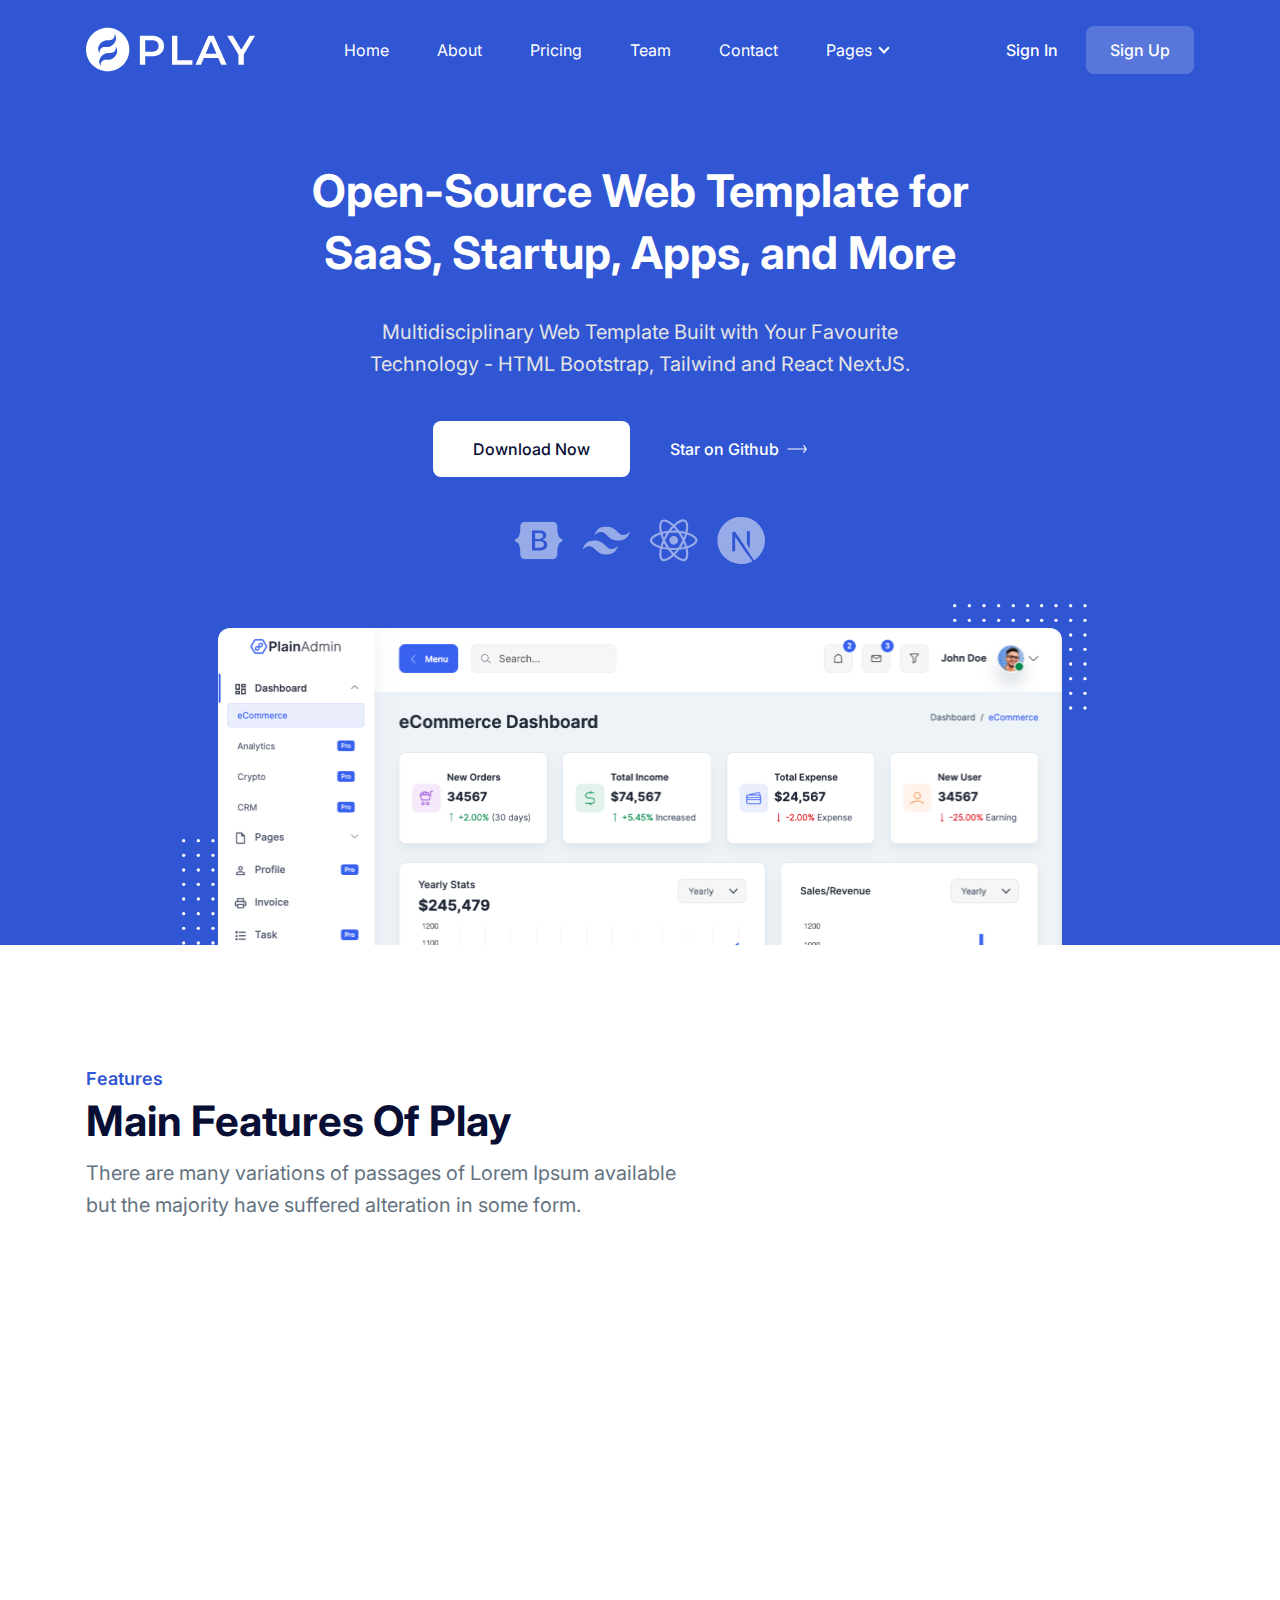
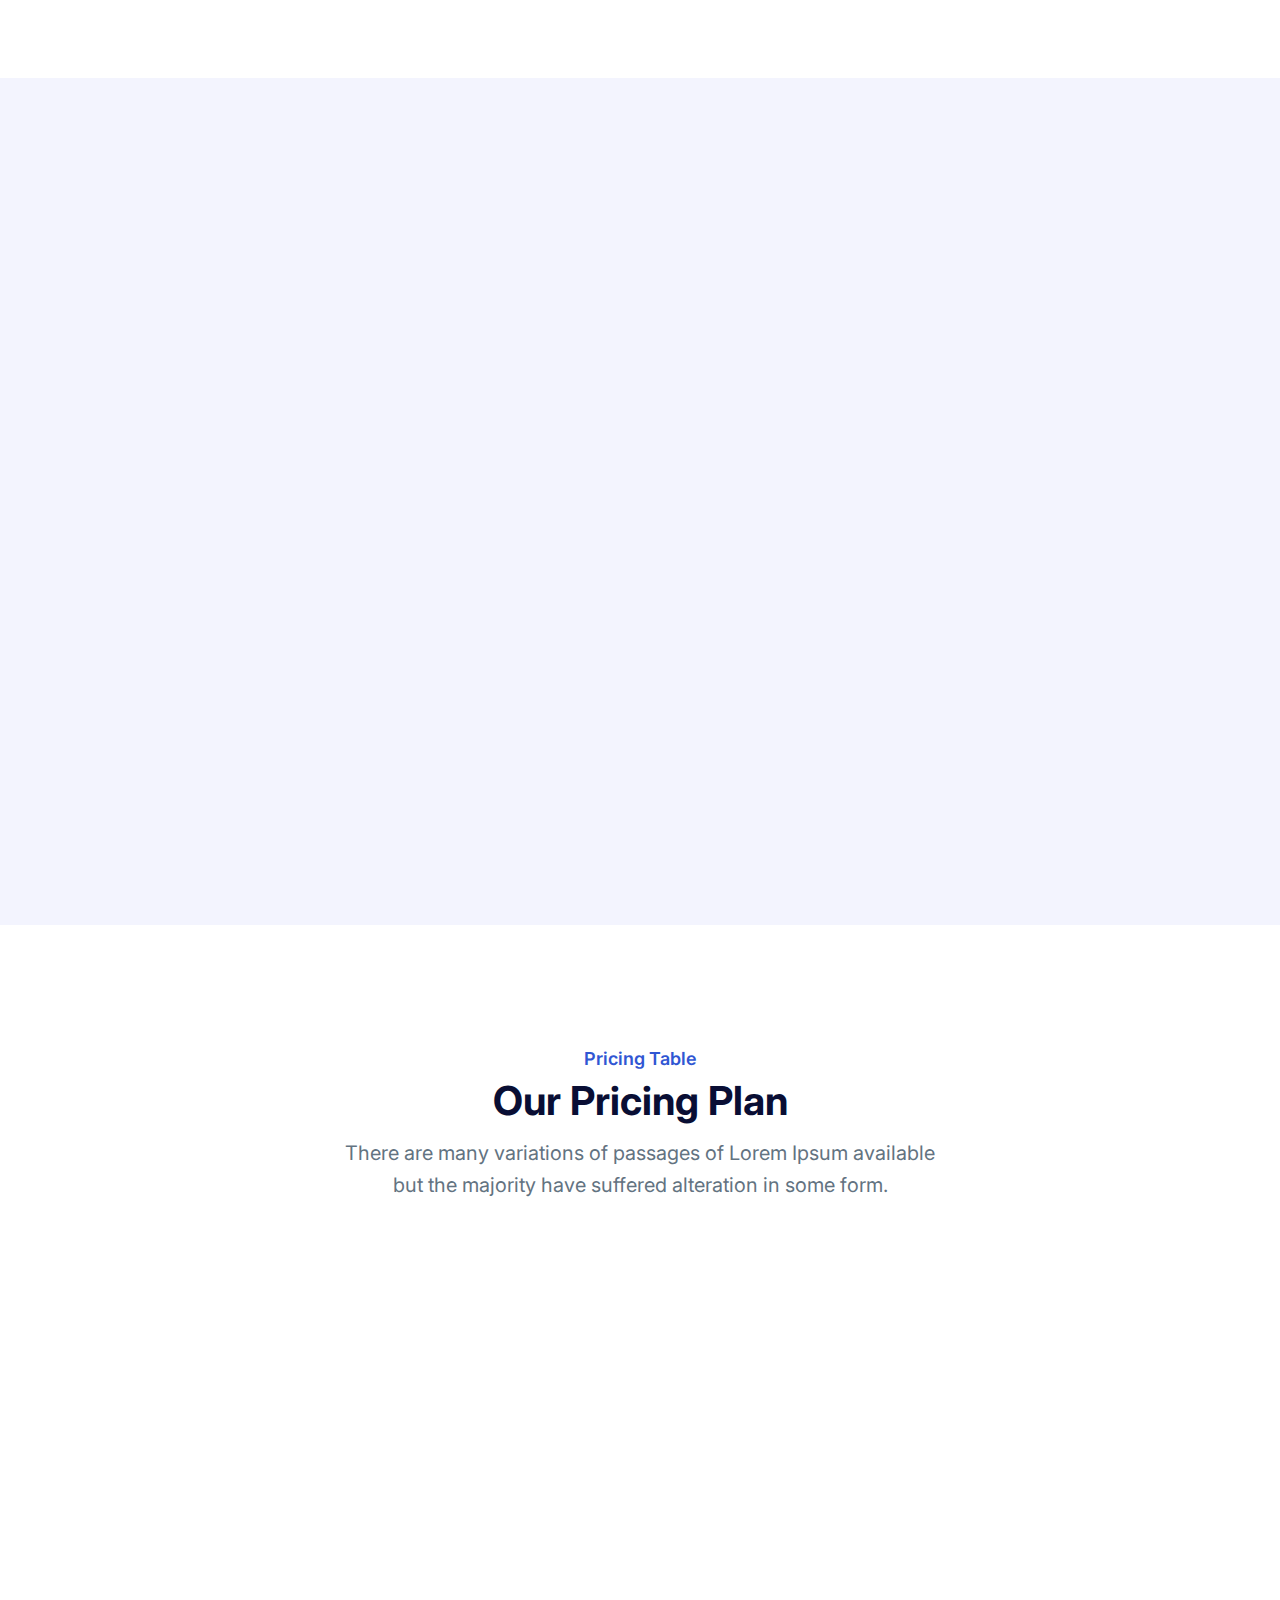
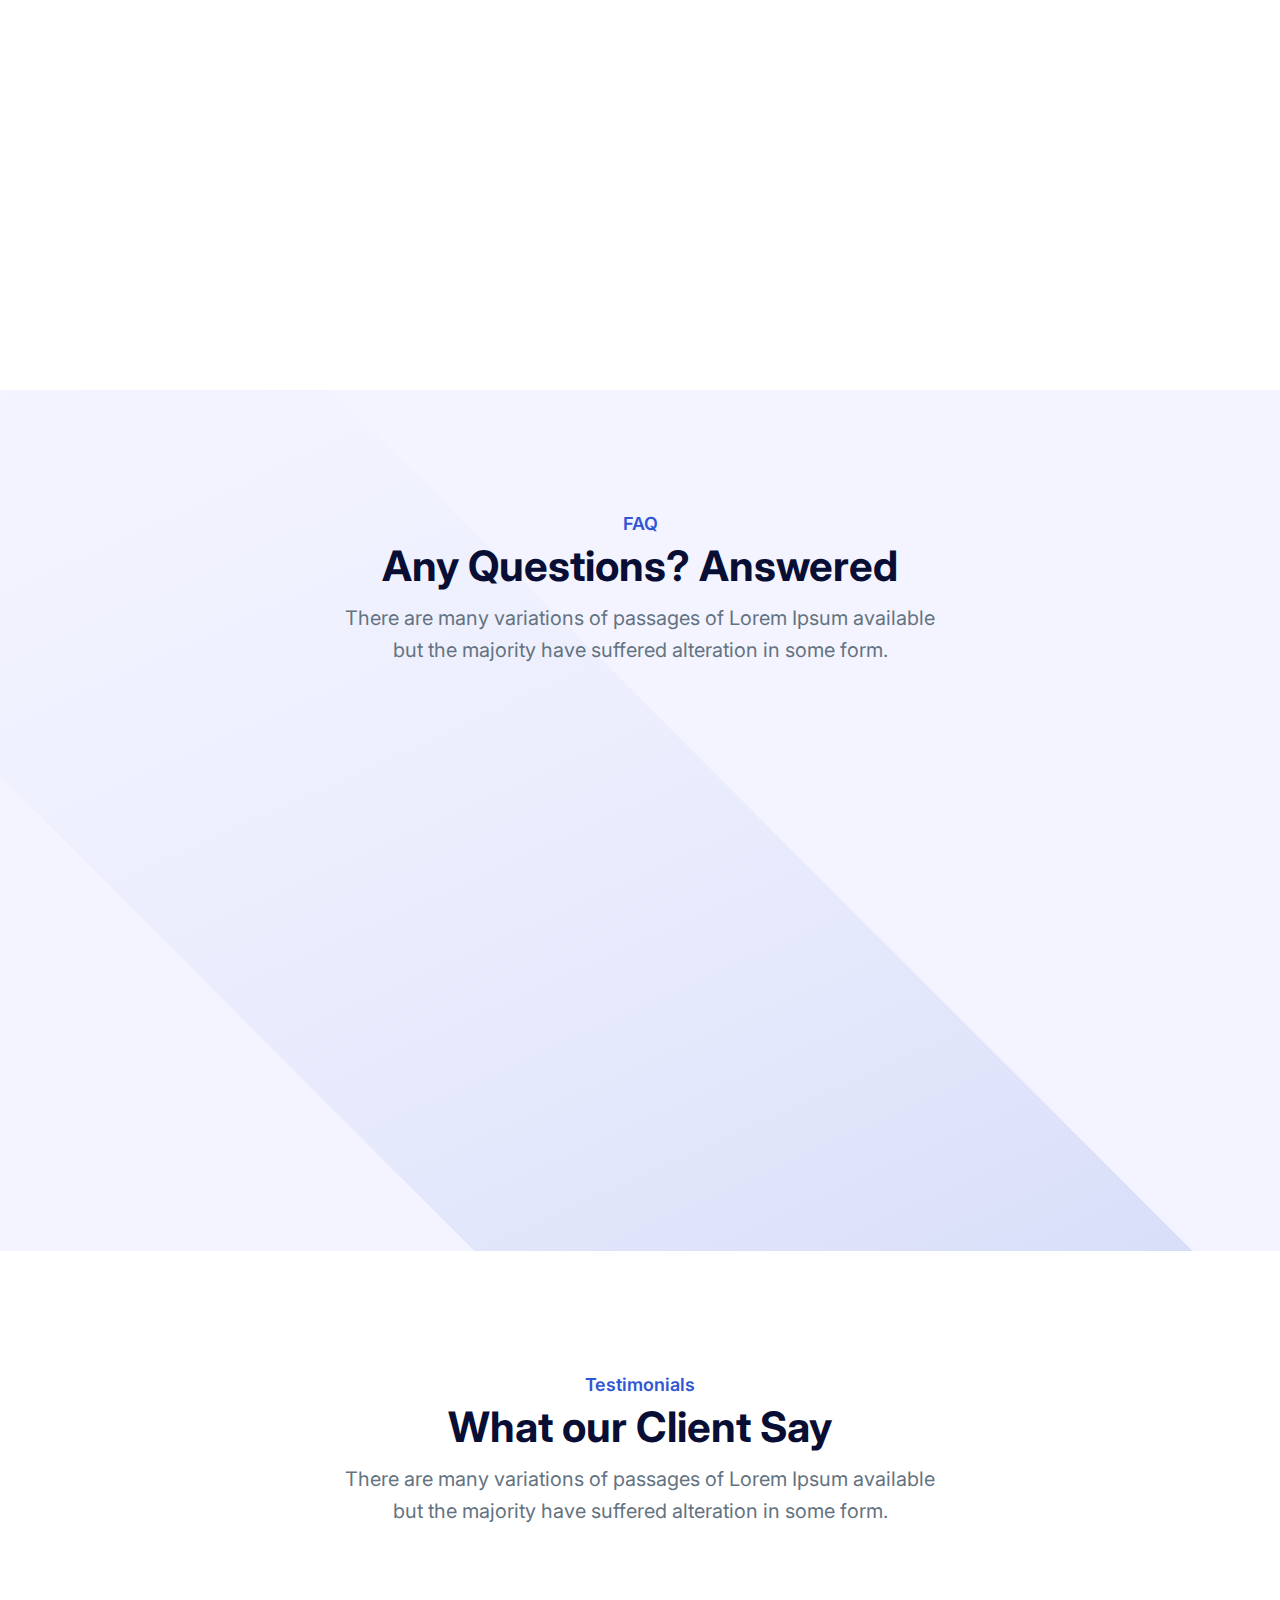
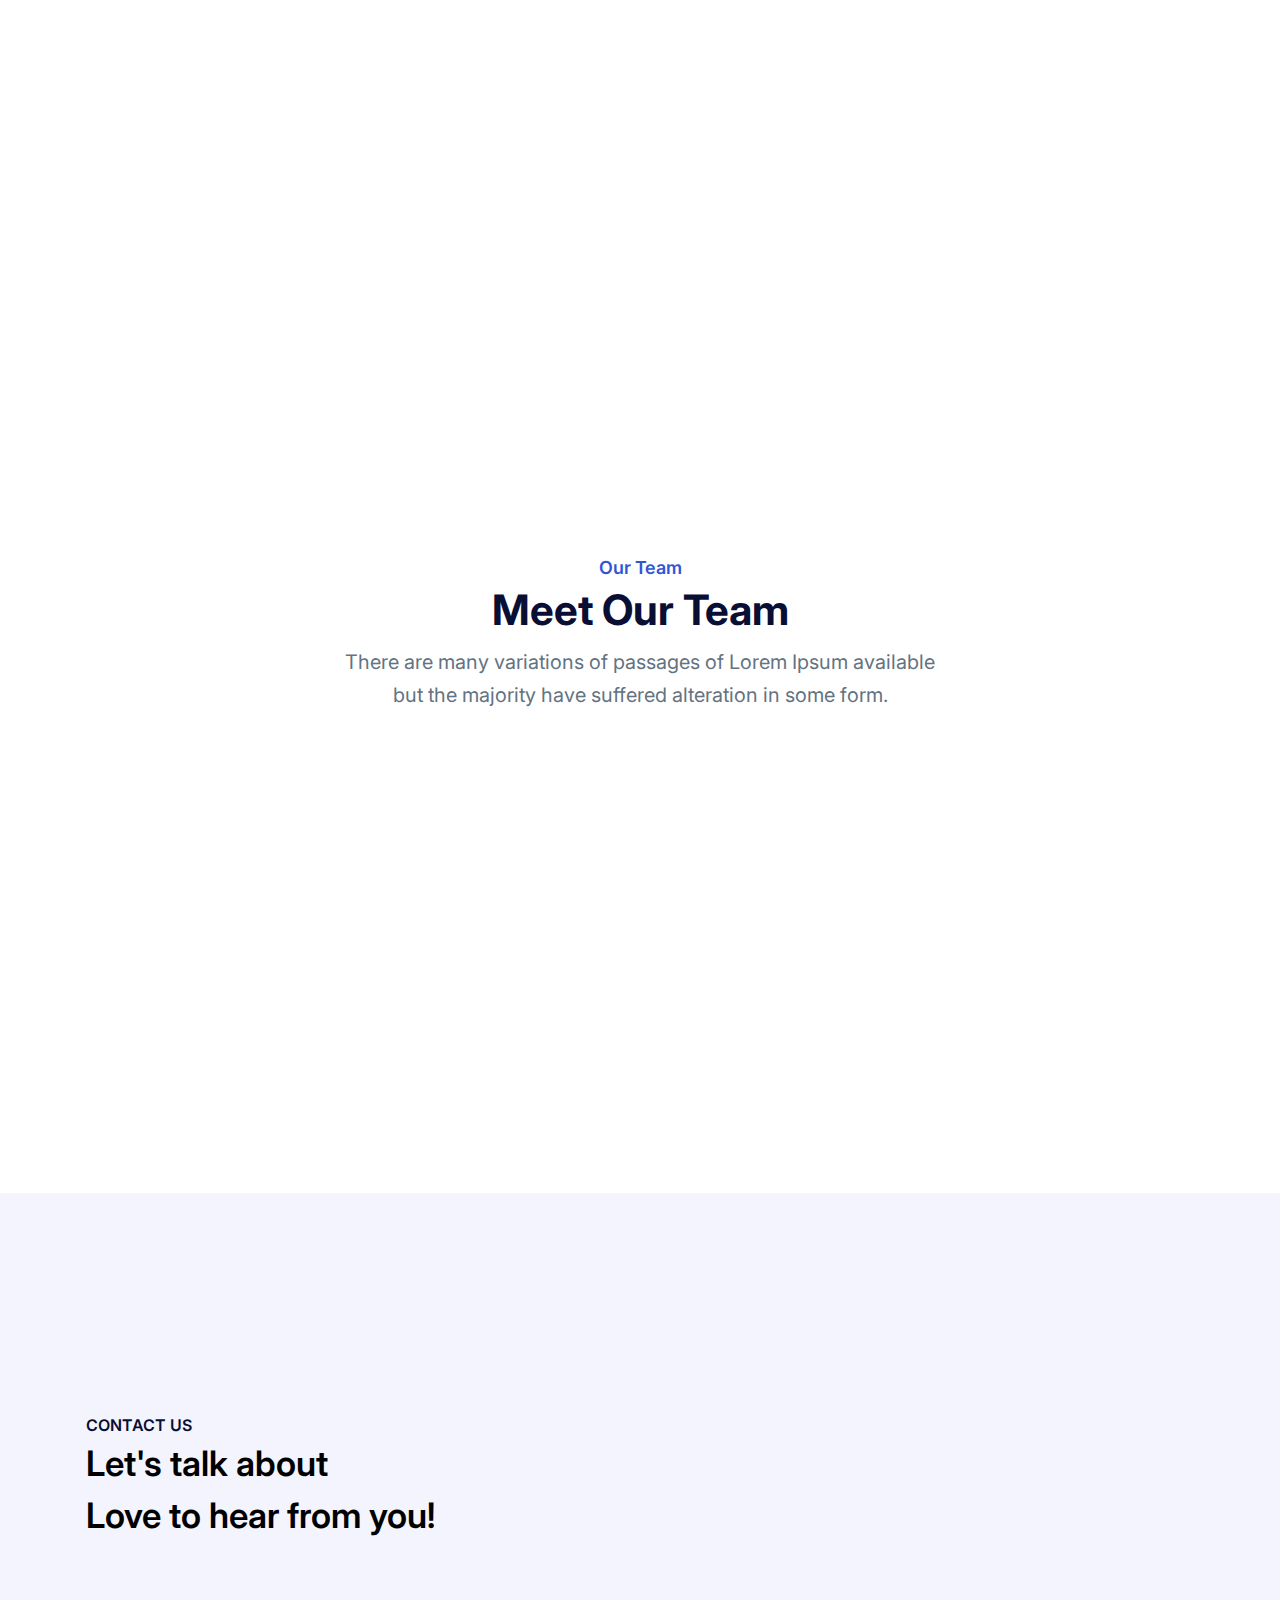
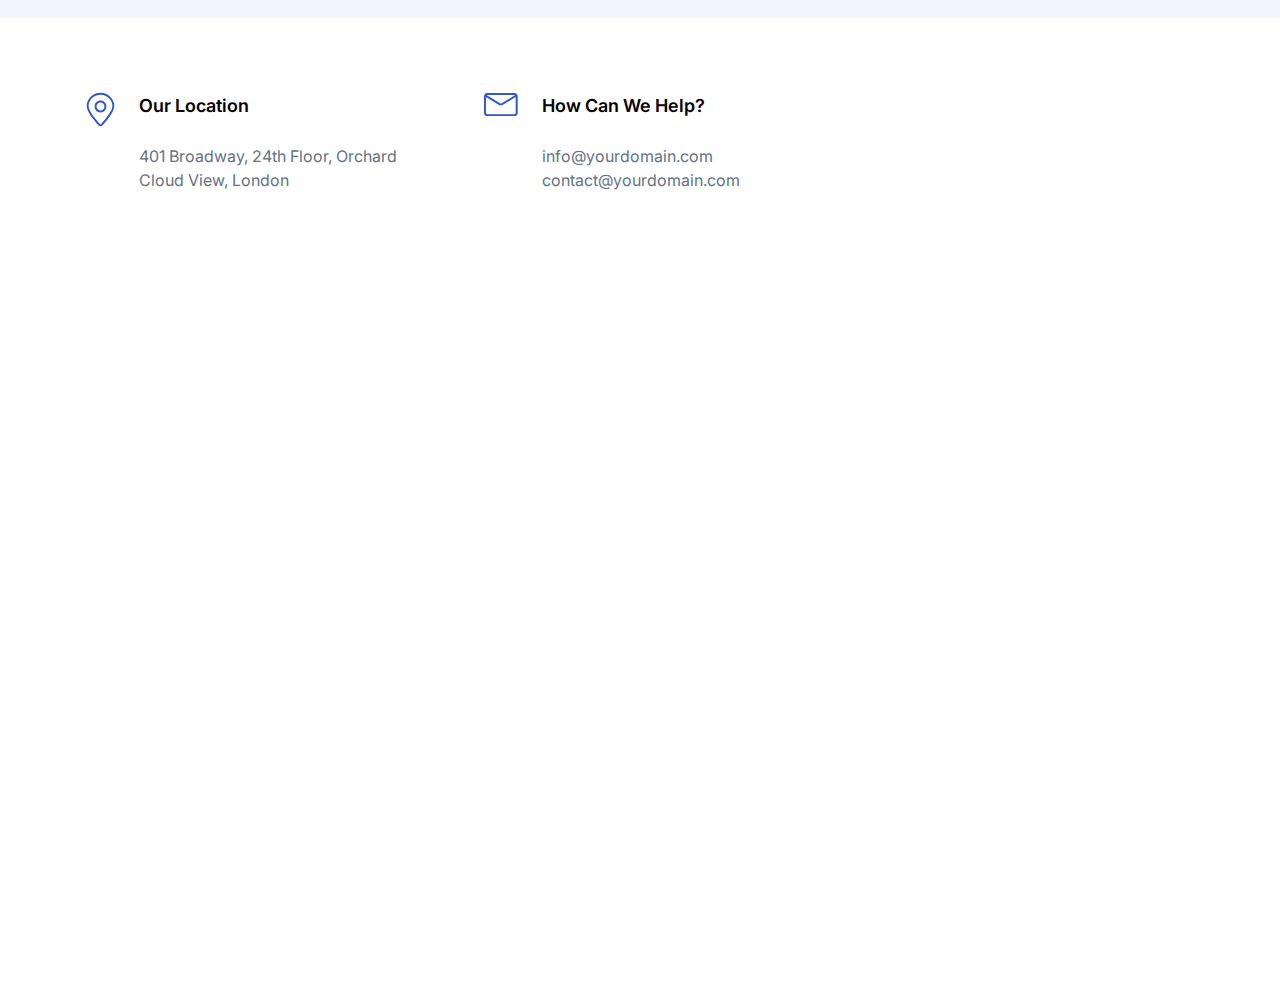
==== play-tailwind-main/index.html @ 8dba0bf2 "Add files via upload" ====
<!DOCTYPE html>
<html lang="en" class="scroll-smooth">
  <head>
    <meta charset="UTF-8" />
    <meta http-equiv="X-UA-Compatible" content="IE=edge" />
    <meta name="viewport" content="width=device-width, initial-scale=1.0" />
    <title>
      Play | Free Tailwind CSS Template for Startup and SaaS By TailGrids
    </title>
    <link
      rel="shortcut icon"
      href="assets/images/favicon.png"
      type="image/x-icon"
    />
    <link rel="stylesheet" href="assets/css/animate.css" />
    <link rel="stylesheet" href="assets/css/tailwind.css" />

    <!-- ==== WOW JS ==== -->
    <script src="assets/js/wow.min.js"></script>
    <script>
      new WOW().init();
    </script>
  </head>
  <body>
    <!-- ====== Navbar Section Start -->
    <div
      class="ud-header absolute top-0 left-0 z-40 flex w-full items-center bg-transparent"
    >
      <div class="container">
        <div class="relative -mx-4 flex items-center justify-between">
          <div class="w-60 max-w-full px-4">
            <a href="index.html" class="navbar-logo block w-full py-5">
              <img
                src="assets/images/logo/logo-white.svg"
                alt="logo"
                class="header-logo w-full"
              />
            </a>
          </div>
          <div class="flex w-full items-center justify-between px-4">
            <div>
              <button
                id="navbarToggler"
                class="absolute right-4 top-1/2 block -translate-y-1/2 rounded-lg px-3 py-[6px] ring-primary focus:ring-2 lg:hidden"
              >
                <span
                  class="relative my-[6px] block h-[2px] w-[30px] bg-white"
                ></span>
                <span
                  class="relative my-[6px] block h-[2px] w-[30px] bg-white"
                ></span>
                <span
                  class="relative my-[6px] block h-[2px] w-[30px] bg-white"
                ></span>
              </button>
              <nav
                id="navbarCollapse"
                class="absolute right-4 top-full hidden w-full max-w-[250px] rounded-lg bg-white py-5 shadow-lg lg:static lg:block lg:w-full lg:max-w-full lg:bg-transparent lg:py-0 lg:px-4 lg:shadow-none xl:px-6"
              >
                <ul class="blcok lg:flex">
                  <li class="group relative">
                    <a
                      href="#home"
                      class="ud-menu-scroll mx-8 flex py-2 text-base text-dark group-hover:text-primary lg:mr-0 lg:inline-flex lg:py-6 lg:px-0 lg:text-white lg:group-hover:text-white lg:group-hover:opacity-70"
                    >
                      Home
                    </a>
                  </li>
                  <li class="group relative">
                    <a
                      href="#about"
                      class="ud-menu-scroll mx-8 flex py-2 text-base text-dark group-hover:text-primary lg:mr-0 lg:ml-7 lg:inline-flex lg:py-6 lg:px-0 lg:text-white lg:group-hover:text-white lg:group-hover:opacity-70 xl:ml-12"
                    >
                      About
                    </a>
                  </li>
                  <li class="group relative">
                    <a
                      href="#pricing"
                      class="ud-menu-scroll mx-8 flex py-2 text-base text-dark group-hover:text-primary lg:mr-0 lg:ml-7 lg:inline-flex lg:py-6 lg:px-0 lg:text-white lg:group-hover:text-white lg:group-hover:opacity-70 xl:ml-12"
                    >
                      Pricing
                    </a>
                  </li>
                  <li class="group relative">
                    <a
                      href="#team"
                      class="ud-menu-scroll mx-8 flex py-2 text-base text-dark group-hover:text-primary lg:mr-0 lg:ml-7 lg:inline-flex lg:py-6 lg:px-0 lg:text-white lg:group-hover:text-white lg:group-hover:opacity-70 xl:ml-12"
                    >
                      Team
                    </a>
                  </li>
                  <li class="group relative">
                    <a
                      href="#contact"
                      class="ud-menu-scroll mx-8 flex py-2 text-base text-dark group-hover:text-primary lg:mr-0 lg:ml-7 lg:inline-flex lg:py-6 lg:px-0 lg:text-white lg:group-hover:text-white lg:group-hover:opacity-70 xl:ml-12"
                    >
                      Contact
                    </a>
                  </li>
                  <li class="submenu-item group relative">
                    <a
                      href="javascript:void(0)"
                      class="relative mx-8 flex py-2 text-base text-dark after:absolute after:right-1 after:top-1/2 after:mt-[-2px] after:h-2 after:w-2 after:-translate-y-1/2 after:rotate-45 after:border-b-2 after:border-r-2 after:border-current group-hover:text-primary lg:mr-0 lg:ml-8 lg:inline-flex lg:py-6 lg:pl-0 lg:pr-4 lg:text-white lg:after:right-0 lg:group-hover:text-white lg:group-hover:opacity-70 xl:ml-12"
                    >
                      Pages
                    </a>
                    <div
                      class="submenu relative top-full left-0 hidden w-[250px] rounded-sm bg-white p-4 transition-[top] duration-300 group-hover:opacity-100 lg:invisible lg:absolute lg:top-[110%] lg:block lg:opacity-0 lg:shadow-lg lg:group-hover:visible lg:group-hover:top-full"
                    >
                      <a
                        href="about.html"
                        class="block rounded py-[10px] px-4 text-sm text-body-color hover:text-primary"
                      >
                        About Page
                      </a>
                      <a
                        href="pricing.html"
                        class="block rounded py-[10px] px-4 text-sm text-body-color hover:text-primary"
                      >
                        Pricing Page
                      </a>
                      <a
                        href="contact.html"
                        class="block rounded py-[10px] px-4 text-sm text-body-color hover:text-primary"
                      >
                        Contact Page
                      </a>
                      <a
                        href="blog-grids.html"
                        class="block rounded py-[10px] px-4 text-sm text-body-color hover:text-primary"
                      >
                        Blog Grid Page
                      </a>
                      <a
                        href="blog-details.html"
                        class="block rounded py-[10px] px-4 text-sm text-body-color hover:text-primary"
                      >
                        Blog Details Page
                      </a>
                      <a
                        href="signup.html"
                        class="block rounded py-[10px] px-4 text-sm text-body-color hover:text-primary"
                      >
                        Sign Up Page
                      </a>
                      <a
                        href="signin.html"
                        class="block rounded py-[10px] px-4 text-sm text-body-color hover:text-primary"
                      >
                        Sign In Page
                      </a>
                      <a
                        href="404.html"
                        class="block rounded py-[10px] px-4 text-sm text-body-color hover:text-primary"
                      >
                        404 Page
                      </a>
                    </div>
                  </li>
                </ul>
              </nav>
            </div>
            <div class="hidden justify-end pr-16 sm:flex lg:pr-0">
              <a
                href="signin.html"
                class="loginBtn py-3 px-7 text-base font-medium text-white hover:opacity-70"
              >
                Sign In
              </a>
              <a
                href="signup.html"
                class="signUpBtn rounded-lg bg-white bg-opacity-20 py-3 px-6 text-base font-medium text-white duration-300 ease-in-out hover:bg-opacity-100 hover:text-dark"
              >
                Sign Up
              </a>
            </div>
          </div>
        </div>
      </div>
    </div>
    <!-- ====== Navbar Section End -->

    <!-- ====== Hero Section Start -->
    <div
      id="home"
      class="relative overflow-hidden bg-primary pt-[120px] md:pt-[130px] lg:pt-[160px]"
    >
      <div class="container">
        <div class="-mx-4 flex flex-wrap items-center">
          <div class="w-full px-4">
            <div
              class="hero-content wow fadeInUp mx-auto max-w-[780px] text-center"
              data-wow-delay=".2s"
            >
              <h1
                class="mb-8 text-3xl font-bold leading-snug text-white sm:text-4xl sm:leading-snug md:text-[45px] md:leading-snug"
              >
                Open-Source Web Template for SaaS, Startup, Apps, and More
              </h1>
              <p
                class="mx-auto mb-10 max-w-[600px] text-base text-[#e4e4e4] sm:text-lg sm:leading-relaxed md:text-xl md:leading-relaxed"
              >
                Multidisciplinary Web Template Built with Your Favourite
                Technology - HTML Bootstrap, Tailwind and React NextJS.
              </p>
              <ul class="mb-10 flex flex-wrap items-center justify-center">
                <li>
                  <a
                    href="https://links.tailgrids.com/play-download"
                    class="inline-flex items-center justify-center rounded-lg bg-white py-4 px-6 text-center text-base font-medium text-dark transition duration-300 ease-in-out hover:text-primary hover:shadow-lg sm:px-10"
                  >
                    Download Now
                  </a>
                </li>
                <li>
                  <a
                    href="https://github.com/tailgrids/play-tailwind"
                    target="_blank"
                    class="flex items-center py-4 px-6 text-base font-medium text-white transition duration-300 ease-in-out hover:opacity-70 sm:px-10"
                  >
                    Star on Github
                    <span class="pl-2">
                      <svg
                        width="20"
                        height="8"
                        viewBox="0 0 20 8"
                        class="fill-current"
                      >
                        <path
                          d="M19.2188 2.90632L17.0625 0.343819C16.875 0.125069 16.5312 0.0938193 16.2812 0.281319C16.0625 0.468819 16.0312 0.812569 16.2188 1.06257L18.25 3.46882H0.9375C0.625 3.46882 0.375 3.71882 0.375 4.03132C0.375 4.34382 0.625 4.59382 0.9375 4.59382H18.25L16.2188 7.00007C16.0312 7.21882 16.0625 7.56257 16.2812 7.78132C16.375 7.87507 16.5 7.90632 16.625 7.90632C16.7812 7.90632 16.9375 7.84382 17.0312 7.71882L19.1875 5.15632C19.75 4.46882 19.75 3.53132 19.2188 2.90632Z"
                        />
                      </svg>
                    </span>
                  </a>
                </li>
              </ul>
              <div class="wow fadeInUp text-center" data-wow-delay=".3s">
                <img
                  src="assets/images/hero/brand.svg"
                  alt="image"
                  class="mx-auto w-full max-w-[250px] opacity-50 transition duration-300 ease-in-out hover:opacity-100"
                />
              </div>
            </div>
          </div>

          <div class="w-full px-4">
            <div
              class="wow fadeInUp relative z-10 mx-auto max-w-[845px]"
              data-wow-delay=".25s"
            >
              <div class="mt-16">
                <img
                  src="assets/images/hero/hero-image.jpg"
                  alt="hero"
                  class="mx-auto max-w-full rounded-t-xl rounded-tr-xl"
                />
              </div>
              <div class="absolute bottom-0 -left-9 z-[-1]">
                <svg
                  width="134"
                  height="106"
                  viewBox="0 0 134 106"
                  fill="none"
                  xmlns="http://www.w3.org/2000/svg"
                >
                  <circle
                    cx="1.66667"
                    cy="104"
                    r="1.66667"
                    transform="rotate(-90 1.66667 104)"
                    fill="white"
                  />
                  <circle
                    cx="16.3333"
                    cy="104"
                    r="1.66667"
                    transform="rotate(-90 16.3333 104)"
                    fill="white"
                  />
                  <circle
                    cx="31"
                    cy="104"
                    r="1.66667"
                    transform="rotate(-90 31 104)"
                    fill="white"
                  />
                  <circle
                    cx="45.6667"
                    cy="104"
                    r="1.66667"
                    transform="rotate(-90 45.6667 104)"
                    fill="white"
                  />
                  <circle
                    cx="60.3333"
                    cy="104"
                    r="1.66667"
                    transform="rotate(-90 60.3333 104)"
                    fill="white"
                  />
                  <circle
                    cx="88.6667"
                    cy="104"
                    r="1.66667"
                    transform="rotate(-90 88.6667 104)"
                    fill="white"
                  />
                  <circle
                    cx="117.667"
                    cy="104"
                    r="1.66667"
                    transform="rotate(-90 117.667 104)"
                    fill="white"
                  />
                  <circle
                    cx="74.6667"
                    cy="104"
                    r="1.66667"
                    transform="rotate(-90 74.6667 104)"
                    fill="white"
                  />
                  <circle
                    cx="103"
                    cy="104"
                    r="1.66667"
                    transform="rotate(-90 103 104)"
                    fill="white"
                  />
                  <circle
                    cx="132"
                    cy="104"
                    r="1.66667"
                    transform="rotate(-90 132 104)"
                    fill="white"
                  />
                  <circle
                    cx="1.66667"
                    cy="89.3333"
                    r="1.66667"
                    transform="rotate(-90 1.66667 89.3333)"
                    fill="white"
                  />
                  <circle
                    cx="16.3333"
                    cy="89.3333"
                    r="1.66667"
                    transform="rotate(-90 16.3333 89.3333)"
                    fill="white"
                  />
                  <circle
                    cx="31"
                    cy="89.3333"
                    r="1.66667"
                    transform="rotate(-90 31 89.3333)"
                    fill="white"
                  />
                  <circle
                    cx="45.6667"
                    cy="89.3333"
                    r="1.66667"
                    transform="rotate(-90 45.6667 89.3333)"
                    fill="white"
                  />
                  <circle
                    cx="60.3333"
                    cy="89.3338"
                    r="1.66667"
                    transform="rotate(-90 60.3333 89.3338)"
                    fill="white"
                  />
                  <circle
                    cx="88.6667"
                    cy="89.3338"
                    r="1.66667"
                    transform="rotate(-90 88.6667 89.3338)"
                    fill="white"
                  />
                  <circle
                    cx="117.667"
                    cy="89.3338"
                    r="1.66667"
                    transform="rotate(-90 117.667 89.3338)"
                    fill="white"
                  />
                  <circle
                    cx="74.6667"
                    cy="89.3338"
                    r="1.66667"
                    transform="rotate(-90 74.6667 89.3338)"
                    fill="white"
                  />
                  <circle
                    cx="103"
                    cy="89.3338"
                    r="1.66667"
                    transform="rotate(-90 103 89.3338)"
                    fill="white"
                  />
                  <circle
                    cx="132"
                    cy="89.3338"
                    r="1.66667"
                    transform="rotate(-90 132 89.3338)"
                    fill="white"
                  />
                  <circle
                    cx="1.66667"
                    cy="74.6673"
                    r="1.66667"
                    transform="rotate(-90 1.66667 74.6673)"
                    fill="white"
                  />
                  <circle
                    cx="1.66667"
                    cy="31.0003"
                    r="1.66667"
                    transform="rotate(-90 1.66667 31.0003)"
                    fill="white"
                  />
                  <circle
                    cx="16.3333"
                    cy="74.6668"
                    r="1.66667"
                    transform="rotate(-90 16.3333 74.6668)"
                    fill="white"
                  />
                  <circle
                    cx="16.3333"
                    cy="31.0003"
                    r="1.66667"
                    transform="rotate(-90 16.3333 31.0003)"
                    fill="white"
                  />
                  <circle
                    cx="31"
                    cy="74.6668"
                    r="1.66667"
                    transform="rotate(-90 31 74.6668)"
                    fill="white"
                  />
                  <circle
                    cx="31"
                    cy="31.0003"
                    r="1.66667"
                    transform="rotate(-90 31 31.0003)"
                    fill="white"
                  />
                  <circle
                    cx="45.6667"
                    cy="74.6668"
                    r="1.66667"
                    transform="rotate(-90 45.6667 74.6668)"
                    fill="white"
                  />
                  <circle
                    cx="45.6667"
                    cy="31.0003"
                    r="1.66667"
                    transform="rotate(-90 45.6667 31.0003)"
                    fill="white"
                  />
                  <circle
                    cx="60.3333"
                    cy="74.6668"
                    r="1.66667"
                    transform="rotate(-90 60.3333 74.6668)"
                    fill="white"
                  />
                  <circle
                    cx="60.3333"
                    cy="31.0001"
                    r="1.66667"
                    transform="rotate(-90 60.3333 31.0001)"
                    fill="white"
                  />
                  <circle
                    cx="88.6667"
                    cy="74.6668"
                    r="1.66667"
                    transform="rotate(-90 88.6667 74.6668)"
                    fill="white"
                  />
                  <circle
                    cx="88.6667"
                    cy="31.0001"
                    r="1.66667"
                    transform="rotate(-90 88.6667 31.0001)"
                    fill="white"
                  />
                  <circle
                    cx="117.667"
                    cy="74.6668"
                    r="1.66667"
                    transform="rotate(-90 117.667 74.6668)"
                    fill="white"
                  />
                  <circle
                    cx="117.667"
                    cy="31.0001"
                    r="1.66667"
                    transform="rotate(-90 117.667 31.0001)"
                    fill="white"
                  />
                  <circle
                    cx="74.6667"
                    cy="74.6668"
                    r="1.66667"
                    transform="rotate(-90 74.6667 74.6668)"
                    fill="white"
                  />
                  <circle
                    cx="74.6667"
                    cy="31.0001"
                    r="1.66667"
                    transform="rotate(-90 74.6667 31.0001)"
                    fill="white"
                  />
                  <circle
                    cx="103"
                    cy="74.6668"
                    r="1.66667"
                    transform="rotate(-90 103 74.6668)"
                    fill="white"
                  />
                  <circle
                    cx="103"
                    cy="31.0001"
                    r="1.66667"
                    transform="rotate(-90 103 31.0001)"
                    fill="white"
                  />
                  <circle
                    cx="132"
                    cy="74.6668"
                    r="1.66667"
                    transform="rotate(-90 132 74.6668)"
                    fill="white"
                  />
                  <circle
                    cx="132"
                    cy="31.0001"
                    r="1.66667"
                    transform="rotate(-90 132 31.0001)"
                    fill="white"
                  />
                  <circle
                    cx="1.66667"
                    cy="60.0003"
                    r="1.66667"
                    transform="rotate(-90 1.66667 60.0003)"
                    fill="white"
                  />
                  <circle
                    cx="1.66667"
                    cy="16.3336"
                    r="1.66667"
                    transform="rotate(-90 1.66667 16.3336)"
                    fill="white"
                  />
                  <circle
                    cx="16.3333"
                    cy="60.0003"
                    r="1.66667"
                    transform="rotate(-90 16.3333 60.0003)"
                    fill="white"
                  />
                  <circle
                    cx="16.3333"
                    cy="16.3336"
                    r="1.66667"
                    transform="rotate(-90 16.3333 16.3336)"
                    fill="white"
                  />
                  <circle
                    cx="31"
                    cy="60.0003"
                    r="1.66667"
                    transform="rotate(-90 31 60.0003)"
                    fill="white"
                  />
                  <circle
                    cx="31"
                    cy="16.3336"
                    r="1.66667"
                    transform="rotate(-90 31 16.3336)"
                    fill="white"
                  />
                  <circle
                    cx="45.6667"
                    cy="60.0003"
                    r="1.66667"
                    transform="rotate(-90 45.6667 60.0003)"
                    fill="white"
                  />
                  <circle
                    cx="45.6667"
                    cy="16.3336"
                    r="1.66667"
                    transform="rotate(-90 45.6667 16.3336)"
                    fill="white"
                  />
                  <circle
                    cx="60.3333"
                    cy="60.0003"
                    r="1.66667"
                    transform="rotate(-90 60.3333 60.0003)"
                    fill="white"
                  />
                  <circle
                    cx="60.3333"
                    cy="16.3336"
                    r="1.66667"
                    transform="rotate(-90 60.3333 16.3336)"
                    fill="white"
                  />
                  <circle
                    cx="88.6667"
                    cy="60.0003"
                    r="1.66667"
                    transform="rotate(-90 88.6667 60.0003)"
                    fill="white"
                  />
                  <circle
                    cx="88.6667"
                    cy="16.3336"
                    r="1.66667"
                    transform="rotate(-90 88.6667 16.3336)"
                    fill="white"
                  />
                  <circle
                    cx="117.667"
                    cy="60.0003"
                    r="1.66667"
                    transform="rotate(-90 117.667 60.0003)"
                    fill="white"
                  />
                  <circle
                    cx="117.667"
                    cy="16.3336"
                    r="1.66667"
                    transform="rotate(-90 117.667 16.3336)"
                    fill="white"
                  />
                  <circle
                    cx="74.6667"
                    cy="60.0003"
                    r="1.66667"
                    transform="rotate(-90 74.6667 60.0003)"
                    fill="white"
                  />
                  <circle
                    cx="74.6667"
                    cy="16.3336"
                    r="1.66667"
                    transform="rotate(-90 74.6667 16.3336)"
                    fill="white"
                  />
                  <circle
                    cx="103"
                    cy="60.0003"
                    r="1.66667"
                    transform="rotate(-90 103 60.0003)"
                    fill="white"
                  />
                  <circle
                    cx="103"
                    cy="16.3336"
                    r="1.66667"
                    transform="rotate(-90 103 16.3336)"
                    fill="white"
                  />
                  <circle
                    cx="132"
                    cy="60.0003"
                    r="1.66667"
                    transform="rotate(-90 132 60.0003)"
                    fill="white"
                  />
                  <circle
                    cx="132"
                    cy="16.3336"
                    r="1.66667"
                    transform="rotate(-90 132 16.3336)"
                    fill="white"
                  />
                  <circle
                    cx="1.66667"
                    cy="45.3336"
                    r="1.66667"
                    transform="rotate(-90 1.66667 45.3336)"
                    fill="white"
                  />
                  <circle
                    cx="1.66667"
                    cy="1.66683"
                    r="1.66667"
                    transform="rotate(-90 1.66667 1.66683)"
                    fill="white"
                  />
                  <circle
                    cx="16.3333"
                    cy="45.3336"
                    r="1.66667"
                    transform="rotate(-90 16.3333 45.3336)"
                    fill="white"
                  />
                  <circle
                    cx="16.3333"
                    cy="1.66683"
                    r="1.66667"
                    transform="rotate(-90 16.3333 1.66683)"
                    fill="white"
                  />
                  <circle
                    cx="31"
                    cy="45.3336"
                    r="1.66667"
                    transform="rotate(-90 31 45.3336)"
                    fill="white"
                  />
                  <circle
                    cx="31"
                    cy="1.66683"
                    r="1.66667"
                    transform="rotate(-90 31 1.66683)"
                    fill="white"
                  />
                  <circle
                    cx="45.6667"
                    cy="45.3336"
                    r="1.66667"
                    transform="rotate(-90 45.6667 45.3336)"
                    fill="white"
                  />
                  <circle
                    cx="45.6667"
                    cy="1.66683"
                    r="1.66667"
                    transform="rotate(-90 45.6667 1.66683)"
                    fill="white"
                  />
                  <circle
                    cx="60.3333"
                    cy="45.3338"
                    r="1.66667"
                    transform="rotate(-90 60.3333 45.3338)"
                    fill="white"
                  />
                  <circle
                    cx="60.3333"
                    cy="1.66707"
                    r="1.66667"
                    transform="rotate(-90 60.3333 1.66707)"
                    fill="white"
                  />
                  <circle
                    cx="88.6667"
                    cy="45.3338"
                    r="1.66667"
                    transform="rotate(-90 88.6667 45.3338)"
                    fill="white"
                  />
                  <circle
                    cx="88.6667"
                    cy="1.66707"
                    r="1.66667"
                    transform="rotate(-90 88.6667 1.66707)"
                    fill="white"
                  />
                  <circle
                    cx="117.667"
                    cy="45.3338"
                    r="1.66667"
                    transform="rotate(-90 117.667 45.3338)"
                    fill="white"
                  />
                  <circle
                    cx="117.667"
                    cy="1.66707"
                    r="1.66667"
                    transform="rotate(-90 117.667 1.66707)"
                    fill="white"
                  />
                  <circle
                    cx="74.6667"
                    cy="45.3338"
                    r="1.66667"
                    transform="rotate(-90 74.6667 45.3338)"
                    fill="white"
                  />
                  <circle
                    cx="74.6667"
                    cy="1.66707"
                    r="1.66667"
                    transform="rotate(-90 74.6667 1.66707)"
                    fill="white"
                  />
                  <circle
                    cx="103"
                    cy="45.3338"
                    r="1.66667"
                    transform="rotate(-90 103 45.3338)"
                    fill="white"
                  />
                  <circle
                    cx="103"
                    cy="1.66707"
                    r="1.66667"
                    transform="rotate(-90 103 1.66707)"
                    fill="white"
                  />
                  <circle
                    cx="132"
                    cy="45.3338"
                    r="1.66667"
                    transform="rotate(-90 132 45.3338)"
                    fill="white"
                  />
                  <circle
                    cx="132"
                    cy="1.66707"
                    r="1.66667"
                    transform="rotate(-90 132 1.66707)"
                    fill="white"
                  />
                </svg>
              </div>
              <div class="absolute -top-6 -right-6 z-[-1]">
                <svg
                  width="134"
                  height="106"
                  viewBox="0 0 134 106"
                  fill="none"
                  xmlns="http://www.w3.org/2000/svg"
                >
                  <circle
                    cx="1.66667"
                    cy="104"
                    r="1.66667"
                    transform="rotate(-90 1.66667 104)"
                    fill="white"
                  />
                  <circle
                    cx="16.3333"
                    cy="104"
                    r="1.66667"
                    transform="rotate(-90 16.3333 104)"
                    fill="white"
                  />
                  <circle
                    cx="31"
                    cy="104"
                    r="1.66667"
                    transform="rotate(-90 31 104)"
                    fill="white"
                  />
                  <circle
                    cx="45.6667"
                    cy="104"
                    r="1.66667"
                    transform="rotate(-90 45.6667 104)"
                    fill="white"
                  />
                  <circle
                    cx="60.3333"
                    cy="104"
                    r="1.66667"
                    transform="rotate(-90 60.3333 104)"
                    fill="white"
                  />
                  <circle
                    cx="88.6667"
                    cy="104"
                    r="1.66667"
                    transform="rotate(-90 88.6667 104)"
                    fill="white"
                  />
                  <circle
                    cx="117.667"
                    cy="104"
                    r="1.66667"
                    transform="rotate(-90 117.667 104)"
                    fill="white"
                  />
                  <circle
                    cx="74.6667"
                    cy="104"
                    r="1.66667"
                    transform="rotate(-90 74.6667 104)"
                    fill="white"
                  />
                  <circle
                    cx="103"
                    cy="104"
                    r="1.66667"
                    transform="rotate(-90 103 104)"
                    fill="white"
                  />
                  <circle
                    cx="132"
                    cy="104"
                    r="1.66667"
                    transform="rotate(-90 132 104)"
                    fill="white"
                  />
                  <circle
                    cx="1.66667"
                    cy="89.3333"
                    r="1.66667"
                    transform="rotate(-90 1.66667 89.3333)"
                    fill="white"
                  />
                  <circle
                    cx="16.3333"
                    cy="89.3333"
                    r="1.66667"
                    transform="rotate(-90 16.3333 89.3333)"
                    fill="white"
                  />
                  <circle
                    cx="31"
                    cy="89.3333"
                    r="1.66667"
                    transform="rotate(-90 31 89.3333)"
                    fill="white"
                  />
                  <circle
                    cx="45.6667"
                    cy="89.3333"
                    r="1.66667"
                    transform="rotate(-90 45.6667 89.3333)"
                    fill="white"
                  />
                  <circle
                    cx="60.3333"
                    cy="89.3338"
                    r="1.66667"
                    transform="rotate(-90 60.3333 89.3338)"
                    fill="white"
                  />
                  <circle
                    cx="88.6667"
                    cy="89.3338"
                    r="1.66667"
                    transform="rotate(-90 88.6667 89.3338)"
                    fill="white"
                  />
                  <circle
                    cx="117.667"
                    cy="89.3338"
                    r="1.66667"
                    transform="rotate(-90 117.667 89.3338)"
                    fill="white"
                  />
                  <circle
                    cx="74.6667"
                    cy="89.3338"
                    r="1.66667"
                    transform="rotate(-90 74.6667 89.3338)"
                    fill="white"
                  />
                  <circle
                    cx="103"
                    cy="89.3338"
                    r="1.66667"
                    transform="rotate(-90 103 89.3338)"
                    fill="white"
                  />
                  <circle
                    cx="132"
                    cy="89.3338"
                    r="1.66667"
                    transform="rotate(-90 132 89.3338)"
                    fill="white"
                  />
                  <circle
                    cx="1.66667"
                    cy="74.6673"
                    r="1.66667"
                    transform="rotate(-90 1.66667 74.6673)"
                    fill="white"
                  />
                  <circle
                    cx="1.66667"
                    cy="31.0003"
                    r="1.66667"
                    transform="rotate(-90 1.66667 31.0003)"
                    fill="white"
                  />
                  <circle
                    cx="16.3333"
                    cy="74.6668"
                    r="1.66667"
                    transform="rotate(-90 16.3333 74.6668)"
                    fill="white"
                  />
                  <circle
                    cx="16.3333"
                    cy="31.0003"
                    r="1.66667"
                    transform="rotate(-90 16.3333 31.0003)"
                    fill="white"
                  />
                  <circle
                    cx="31"
                    cy="74.6668"
                    r="1.66667"
                    transform="rotate(-90 31 74.6668)"
                    fill="white"
                  />
                  <circle
                    cx="31"
                    cy="31.0003"
                    r="1.66667"
                    transform="rotate(-90 31 31.0003)"
                    fill="white"
                  />
                  <circle
                    cx="45.6667"
                    cy="74.6668"
                    r="1.66667"
                    transform="rotate(-90 45.6667 74.6668)"
                    fill="white"
                  />
                  <circle
                    cx="45.6667"
                    cy="31.0003"
                    r="1.66667"
                    transform="rotate(-90 45.6667 31.0003)"
                    fill="white"
                  />
                  <circle
                    cx="60.3333"
                    cy="74.6668"
                    r="1.66667"
                    transform="rotate(-90 60.3333 74.6668)"
                    fill="white"
                  />
                  <circle
                    cx="60.3333"
                    cy="31.0001"
                    r="1.66667"
                    transform="rotate(-90 60.3333 31.0001)"
                    fill="white"
                  />
                  <circle
                    cx="88.6667"
                    cy="74.6668"
                    r="1.66667"
                    transform="rotate(-90 88.6667 74.6668)"
                    fill="white"
                  />
                  <circle
                    cx="88.6667"
                    cy="31.0001"
                    r="1.66667"
                    transform="rotate(-90 88.6667 31.0001)"
                    fill="white"
                  />
                  <circle
                    cx="117.667"
                    cy="74.6668"
                    r="1.66667"
                    transform="rotate(-90 117.667 74.6668)"
                    fill="white"
                  />
                  <circle
                    cx="117.667"
                    cy="31.0001"
                    r="1.66667"
                    transform="rotate(-90 117.667 31.0001)"
                    fill="white"
                  />
                  <circle
                    cx="74.6667"
                    cy="74.6668"
                    r="1.66667"
                    transform="rotate(-90 74.6667 74.6668)"
                    fill="white"
                  />
                  <circle
                    cx="74.6667"
                    cy="31.0001"
                    r="1.66667"
                    transform="rotate(-90 74.6667 31.0001)"
                    fill="white"
                  />
                  <circle
                    cx="103"
                    cy="74.6668"
                    r="1.66667"
                    transform="rotate(-90 103 74.6668)"
                    fill="white"
                  />
                  <circle
                    cx="103"
                    cy="31.0001"
                    r="1.66667"
                    transform="rotate(-90 103 31.0001)"
                    fill="white"
                  />
                  <circle
                    cx="132"
                    cy="74.6668"
                    r="1.66667"
                    transform="rotate(-90 132 74.6668)"
                    fill="white"
                  />
                  <circle
                    cx="132"
                    cy="31.0001"
                    r="1.66667"
                    transform="rotate(-90 132 31.0001)"
                    fill="white"
                  />
                  <circle
                    cx="1.66667"
                    cy="60.0003"
                    r="1.66667"
                    transform="rotate(-90 1.66667 60.0003)"
                    fill="white"
                  />
                  <circle
                    cx="1.66667"
                    cy="16.3336"
                    r="1.66667"
                    transform="rotate(-90 1.66667 16.3336)"
                    fill="white"
                  />
                  <circle
                    cx="16.3333"
                    cy="60.0003"
                    r="1.66667"
                    transform="rotate(-90 16.3333 60.0003)"
                    fill="white"
                  />
                  <circle
                    cx="16.3333"
                    cy="16.3336"
                    r="1.66667"
                    transform="rotate(-90 16.3333 16.3336)"
                    fill="white"
                  />
                  <circle
                    cx="31"
                    cy="60.0003"
                    r="1.66667"
                    transform="rotate(-90 31 60.0003)"
                    fill="white"
                  />
                  <circle
                    cx="31"
                    cy="16.3336"
                    r="1.66667"
                    transform="rotate(-90 31 16.3336)"
                    fill="white"
                  />
                  <circle
                    cx="45.6667"
                    cy="60.0003"
                    r="1.66667"
                    transform="rotate(-90 45.6667 60.0003)"
                    fill="white"
                  />
                  <circle
                    cx="45.6667"
                    cy="16.3336"
                    r="1.66667"
                    transform="rotate(-90 45.6667 16.3336)"
                    fill="white"
                  />
                  <circle
                    cx="60.3333"
                    cy="60.0003"
                    r="1.66667"
                    transform="rotate(-90 60.3333 60.0003)"
                    fill="white"
                  />
                  <circle
                    cx="60.3333"
                    cy="16.3336"
                    r="1.66667"
                    transform="rotate(-90 60.3333 16.3336)"
                    fill="white"
                  />
                  <circle
                    cx="88.6667"
                    cy="60.0003"
                    r="1.66667"
                    transform="rotate(-90 88.6667 60.0003)"
                    fill="white"
                  />
                  <circle
                    cx="88.6667"
                    cy="16.3336"
                    r="1.66667"
                    transform="rotate(-90 88.6667 16.3336)"
                    fill="white"
                  />
                  <circle
                    cx="117.667"
                    cy="60.0003"
                    r="1.66667"
                    transform="rotate(-90 117.667 60.0003)"
                    fill="white"
                  />
                  <circle
                    cx="117.667"
                    cy="16.3336"
                    r="1.66667"
                    transform="rotate(-90 117.667 16.3336)"
                    fill="white"
                  />
                  <circle
                    cx="74.6667"
                    cy="60.0003"
                    r="1.66667"
                    transform="rotate(-90 74.6667 60.0003)"
                    fill="white"
                  />
                  <circle
                    cx="74.6667"
                    cy="16.3336"
                    r="1.66667"
                    transform="rotate(-90 74.6667 16.3336)"
                    fill="white"
                  />
                  <circle
                    cx="103"
                    cy="60.0003"
                    r="1.66667"
                    transform="rotate(-90 103 60.0003)"
                    fill="white"
                  />
                  <circle
                    cx="103"
                    cy="16.3336"
                    r="1.66667"
                    transform="rotate(-90 103 16.3336)"
                    fill="white"
                  />
                  <circle
                    cx="132"
                    cy="60.0003"
                    r="1.66667"
                    transform="rotate(-90 132 60.0003)"
                    fill="white"
                  />
                  <circle
                    cx="132"
                    cy="16.3336"
                    r="1.66667"
                    transform="rotate(-90 132 16.3336)"
                    fill="white"
                  />
                  <circle
                    cx="1.66667"
                    cy="45.3336"
                    r="1.66667"
                    transform="rotate(-90 1.66667 45.3336)"
                    fill="white"
                  />
                  <circle
                    cx="1.66667"
                    cy="1.66683"
                    r="1.66667"
                    transform="rotate(-90 1.66667 1.66683)"
                    fill="white"
                  />
                  <circle
                    cx="16.3333"
                    cy="45.3336"
                    r="1.66667"
                    transform="rotate(-90 16.3333 45.3336)"
                    fill="white"
                  />
                  <circle
                    cx="16.3333"
                    cy="1.66683"
                    r="1.66667"
                    transform="rotate(-90 16.3333 1.66683)"
                    fill="white"
                  />
                  <circle
                    cx="31"
                    cy="45.3336"
                    r="1.66667"
                    transform="rotate(-90 31 45.3336)"
                    fill="white"
                  />
                  <circle
                    cx="31"
                    cy="1.66683"
                    r="1.66667"
                    transform="rotate(-90 31 1.66683)"
                    fill="white"
                  />
                  <circle
                    cx="45.6667"
                    cy="45.3336"
                    r="1.66667"
                    transform="rotate(-90 45.6667 45.3336)"
                    fill="white"
                  />
                  <circle
                    cx="45.6667"
                    cy="1.66683"
                    r="1.66667"
                    transform="rotate(-90 45.6667 1.66683)"
                    fill="white"
                  />
                  <circle
                    cx="60.3333"
                    cy="45.3338"
                    r="1.66667"
                    transform="rotate(-90 60.3333 45.3338)"
                    fill="white"
                  />
                  <circle
                    cx="60.3333"
                    cy="1.66707"
                    r="1.66667"
                    transform="rotate(-90 60.3333 1.66707)"
                    fill="white"
                  />
                  <circle
                    cx="88.6667"
                    cy="45.3338"
                    r="1.66667"
                    transform="rotate(-90 88.6667 45.3338)"
                    fill="white"
                  />
                  <circle
                    cx="88.6667"
                    cy="1.66707"
                    r="1.66667"
                    transform="rotate(-90 88.6667 1.66707)"
                    fill="white"
                  />
                  <circle
                    cx="117.667"
                    cy="45.3338"
                    r="1.66667"
                    transform="rotate(-90 117.667 45.3338)"
                    fill="white"
                  />
                  <circle
                    cx="117.667"
                    cy="1.66707"
                    r="1.66667"
                    transform="rotate(-90 117.667 1.66707)"
                    fill="white"
                  />
                  <circle
                    cx="74.6667"
                    cy="45.3338"
                    r="1.66667"
                    transform="rotate(-90 74.6667 45.3338)"
                    fill="white"
                  />
                  <circle
                    cx="74.6667"
                    cy="1.66707"
                    r="1.66667"
                    transform="rotate(-90 74.6667 1.66707)"
                    fill="white"
                  />
                  <circle
                    cx="103"
                    cy="45.3338"
                    r="1.66667"
                    transform="rotate(-90 103 45.3338)"
                    fill="white"
                  />
                  <circle
                    cx="103"
                    cy="1.66707"
                    r="1.66667"
                    transform="rotate(-90 103 1.66707)"
                    fill="white"
                  />
                  <circle
                    cx="132"
                    cy="45.3338"
                    r="1.66667"
                    transform="rotate(-90 132 45.3338)"
                    fill="white"
                  />
                  <circle
                    cx="132"
                    cy="1.66707"
                    r="1.66667"
                    transform="rotate(-90 132 1.66707)"
                    fill="white"
                  />
                </svg>
              </div>
            </div>
          </div>
        </div>
      </div>
    </div>
    <!-- ====== Hero Section End -->

    <!-- ====== Features Section Start -->
    <section class="pt-20 pb-8 lg:pt-[120px] lg:pb-[70px]">
      <div class="container">
        <div class="-mx-4 flex flex-wrap">
          <div class="w-full px-4">
            <div class="mb-12 max-w-[620px] lg:mb-20">
              <span class="mb-2 block text-lg font-semibold text-primary">
                Features
              </span>
              <h2
                class="mb-4 text-3xl font-bold text-dark sm:text-4xl md:text-[42px]"
              >
                Main Features Of Play
              </h2>
              <p
                class="text-lg leading-relaxed text-body-color sm:text-xl sm:leading-relaxed"
              >
                There are many variations of passages of Lorem Ipsum available
                but the majority have suffered alteration in some form.
              </p>
            </div>
          </div>
        </div>
        <div class="-mx-4 flex flex-wrap">
          <div class="w-full px-4 md:w-1/2 lg:w-1/4">
            <div class="wow fadeInUp group mb-12 bg-white" data-wow-delay=".1s">
              <div
                class="relative z-10 mb-8 flex h-[70px] w-[70px] items-center justify-center rounded-2xl bg-primary"
              >
                <span
                  class="absolute top-0 left-0 z-[-1] mb-8 flex h-[70px] w-[70px] rotate-[25deg] items-center justify-center rounded-2xl bg-primary bg-opacity-20 duration-300 group-hover:rotate-45"
                ></span>
                <svg
                  width="35"
                  height="35"
                  viewBox="0 0 52 52"
                  fill="none"
                  xmlns="http://www.w3.org/2000/svg"
                >
                  <path
                    d="M44.9313 11.7H38.9188C40.5438 10.9687 41.7626 9.99374 42.2501 8.69374C42.9001 6.98749 42.2501 5.19999 40.3001 3.33124C38.1876 1.29999 35.9938 0.568738 33.8001 1.13749C29.9813 2.11249 27.4626 7.06874 26.2438 9.99374C25.1063 7.06874 22.5876 2.11249 18.6876 1.13749C16.4938 0.568738 14.3001 1.29999 12.1876 3.33124C10.2376 5.19999 9.5876 6.98749 10.2376 8.69374C10.7251 9.99374 12.0251 10.9687 13.5688 11.7H7.06885C5.0376 11.7 3.4126 13.325 3.4126 15.3562V21.5312C3.4126 23.5625 5.0376 25.1875 7.06885 25.1875H7.71885V46.2312C7.71885 48.8312 9.83135 51.025 12.5126 51.025H40.1376C42.7376 51.025 44.9313 48.9125 44.9313 46.2312V25.1875C46.9626 25.1875 48.5876 23.5625 48.5876 21.5312V15.3562C48.5063 13.325 46.8813 11.7 44.9313 11.7ZM34.5313 3.98124C34.7751 3.89999 35.0188 3.89999 35.1813 3.89999C36.1563 3.89999 37.2126 4.38749 38.2688 5.52499C38.7563 6.01249 39.8126 7.06874 39.5688 7.79999C39.0001 9.34374 33.9626 10.6437 28.9251 11.05C30.0626 8.36874 32.1751 4.54999 34.5313 3.98124ZM13.0001 7.71874C12.7563 6.98749 13.8126 5.93124 14.3001 5.44374C15.4376 4.38749 16.4126 3.81874 17.3876 3.81874C17.6313 3.81874 17.8751 3.81874 18.0376 3.89999C20.4751 4.54999 22.5063 8.28749 23.6438 10.9687C18.6063 10.5625 13.5688 9.26249 13.0001 7.71874ZM42.0063 46.2312C42.0063 47.2875 41.1126 48.1812 40.0563 48.1812H12.4313C11.3751 48.1812 10.4813 47.2875 10.4813 46.2312V25.1875H41.9251V46.2312H42.0063ZM45.6626 21.5312C45.6626 22.0187 45.3376 22.3437 44.8501 22.3437H7.06885C6.6626 22.3437 6.25635 22.0187 6.25635 21.5312V15.3562C6.25635 14.95 6.6626 14.5437 7.06885 14.5437H44.8501C45.2563 14.5437 45.6626 14.8687 45.6626 15.3562V21.5312Z"
                    fill="white"
                  />
                </svg>
              </div>
              <h4 class="mb-3 text-xl font-bold text-dark">
                Free and Open-Source
              </h4>
              <p class="mb-8 text-body-color lg:mb-11">
                Lorem Ipsum is simply dummy text of the printing and industry.
              </p>
              <a
                href="javascript:void(0)"
                class="text-base font-medium text-body-color hover:text-primary"
              >
                Learn More
              </a>
            </div>
          </div>
          <div class="w-full px-4 md:w-1/2 lg:w-1/4">
            <div
              class="wow fadeInUp group mb-12 bg-white"
              data-wow-delay=".15s"
            >
              <div
                class="relative z-10 mb-8 flex h-[70px] w-[70px] items-center justify-center rounded-2xl bg-primary"
              >
                <span
                  class="absolute top-0 left-0 z-[-1] mb-8 flex h-[70px] w-[70px] rotate-[25deg] items-center justify-center rounded-2xl bg-primary bg-opacity-20 duration-300 group-hover:rotate-45"
                ></span>
                <svg
                  width="35"
                  height="35"
                  viewBox="0 0 52 52"
                  fill="none"
                  xmlns="http://www.w3.org/2000/svg"
                >
                  <path
                    d="M49.8062 23.3187L43.875 17.3875C43.3063 16.8187 42.4125 16.8187 41.8438 17.3875C41.275 17.9562 41.275 18.85 41.8438 19.4187L46.9625 24.6187H27.4625V4.87498L32.5812 10.075C33.15 10.6437 34.0437 10.6437 34.6125 10.075C35.1812 9.50623 35.1812 8.61248 34.6125 8.04373L28.6812 2.11248C27.95 1.38123 26.975 0.974976 26 0.974976C24.9438 0.974976 24.05 1.38123 23.3188 2.11248L17.3875 8.04373C16.8187 8.61248 16.8187 9.50623 17.3875 10.075C17.6312 10.3187 18.0375 10.4812 18.3625 10.4812C18.6875 10.4812 19.0937 10.3187 19.3375 10.075L24.6187 4.87498V24.5375H4.95625L10.075 19.3375C10.6437 18.7687 10.6437 17.875 10.075 17.3062C9.50625 16.7375 8.6125 16.7375 8.04375 17.3062L2.1125 23.2375C0.65 24.7 0.65 27.1375 2.1125 28.6L8.04375 34.5312C8.2875 34.775 8.69375 34.9375 9.01875 34.9375C9.34375 34.9375 9.75 34.775 9.99375 34.5312C10.5625 33.9625 10.5625 33.0687 9.99375 32.5L4.79375 27.3H24.4563V47.125L19.2563 41.925C18.6875 41.3562 17.7938 41.3562 17.225 41.925C16.6563 42.4937 16.6563 43.3875 17.225 43.9562L23.1562 49.8875C23.8875 50.6187 24.8625 51.025 25.8375 51.025C26.8937 51.025 27.7875 50.6187 28.5187 49.8875L34.45 43.9562C35.0188 43.3875 35.0188 42.4937 34.45 41.925C33.8813 41.3562 32.9875 41.3562 32.4188 41.925L27.4625 47.125V27.3812H47.0438L41.8438 32.5812C41.275 33.15 41.275 34.0437 41.8438 34.6125C42.0875 34.8562 42.4938 35.0187 42.8188 35.0187C43.1438 35.0187 43.55 34.8562 43.7938 34.6125L49.725 28.6812C51.2688 27.2187 51.2687 24.7812 49.8062 23.3187Z"
                    fill="white"
                  />
                </svg>
              </div>
              <h4 class="mb-3 text-xl font-bold text-dark">
                Multipurpose Template
              </h4>
              <p class="mb-8 text-body-color lg:mb-11">
                Lorem Ipsum is simply dummy text of the printing and industry.
              </p>
              <a
                href="javascript:void(0)"
                class="text-base font-medium text-body-color hover:text-primary"
              >
                Learn More
              </a>
            </div>
          </div>
          <div class="w-full px-4 md:w-1/2 lg:w-1/4">
            <div class="wow fadeInUp group mb-12 bg-white" data-wow-delay=".2s">
              <div
                class="relative z-10 mb-8 flex h-[70px] w-[70px] items-center justify-center rounded-2xl bg-primary"
              >
                <span
                  class="absolute top-0 left-0 z-[-1] mb-8 flex h-[70px] w-[70px] rotate-[25deg] items-center justify-center rounded-2xl bg-primary bg-opacity-20 duration-300 group-hover:rotate-45"
                ></span>
                <svg
                  width="35"
                  height="35"
                  viewBox="0 0 35 35"
                  fill="none"
                  xmlns="http://www.w3.org/2000/svg"
                >
                  <path
                    d="M10.7734 14.3281H3.82813C2.07813 14.3281 0.65625 12.9062 0.65625 11.1562V4.21094C0.65625 2.46094 2.07813 1.03906 3.82813 1.03906H10.7734C12.5234 1.03906 13.9453 2.46094 13.9453 4.21094V11.1562C13.9453 12.9062 12.5234 14.3281 10.7734 14.3281ZM3.82813 2.95312C3.17188 2.95312 2.57031 3.5 2.57031 4.21094V11.1562C2.57031 11.8125 3.11719 12.4141 3.82813 12.4141H10.7734C11.4297 12.4141 12.0313 11.8672 12.0313 11.1562V4.21094C12.0313 3.55469 11.4844 2.95312 10.7734 2.95312H3.82813Z"
                    fill="white"
                  />
                  <path
                    d="M31.1719 14.3281H24.2266C22.4766 14.3281 21.0547 12.9062 21.0547 11.1562V4.21094C21.0547 2.46094 22.4766 1.03906 24.2266 1.03906H31.1719C32.9219 1.03906 34.3438 2.46094 34.3438 4.21094V11.1562C34.3438 12.9062 32.9219 14.3281 31.1719 14.3281ZM24.2266 2.95312C23.5703 2.95312 22.9688 3.5 22.9688 4.21094V11.1562C22.9688 11.8125 23.5156 12.4141 24.2266 12.4141H31.1719C31.8281 12.4141 32.4297 11.8672 32.4297 11.1562V4.21094C32.4297 3.55469 31.8828 2.95312 31.1719 2.95312H24.2266Z"
                    fill="white"
                  />
                  <path
                    d="M10.7734 33.9609H3.82813C2.07813 33.9609 0.65625 32.5391 0.65625 30.7891V23.8438C0.65625 22.0938 2.07813 20.6719 3.82813 20.6719H10.7734C12.5234 20.6719 13.9453 22.0938 13.9453 23.8438V30.7891C13.9453 32.5391 12.5234 33.9609 10.7734 33.9609ZM3.82813 22.5859C3.17188 22.5859 2.57031 23.1328 2.57031 23.8438V30.7891C2.57031 31.4453 3.11719 32.0469 3.82813 32.0469H10.7734C11.4297 32.0469 12.0313 31.5 12.0313 30.7891V23.8438C12.0313 23.1875 11.4844 22.5859 10.7734 22.5859H3.82813Z"
                    fill="white"
                  />
                  <path
                    d="M31.1719 33.9609H24.2266C22.4766 33.9609 21.0547 32.5391 21.0547 30.7891V23.8438C21.0547 22.0938 22.4766 20.6719 24.2266 20.6719H31.1719C32.9219 20.6719 34.3438 22.0938 34.3438 23.8438V30.7891C34.3438 32.5391 32.9219 33.9609 31.1719 33.9609ZM24.2266 22.5859C23.5703 22.5859 22.9688 23.1328 22.9688 23.8438V30.7891C22.9688 31.4453 23.5156 32.0469 24.2266 32.0469H31.1719C31.8281 32.0469 32.4297 31.5 32.4297 30.7891V23.8438C32.4297 23.1875 31.8828 22.5859 31.1719 22.5859H24.2266Z"
                    fill="white"
                  />
                </svg>
              </div>
              <h4 class="mb-3 text-xl font-bold text-dark">
                High-quality Design
              </h4>
              <p class="mb-8 text-body-color lg:mb-11">
                Lorem Ipsum is simply dummy text of the printing and industry.
              </p>
              <a
                href="javascript:void(0)"
                class="text-base font-medium text-body-color hover:text-primary"
              >
                Learn More
              </a>
            </div>
          </div>
          <div class="w-full px-4 md:w-1/2 lg:w-1/4">
            <div
              class="wow fadeInUp group mb-12 bg-white"
              data-wow-delay=".25s"
            >
              <div
                class="relative z-10 mb-8 flex h-[70px] w-[70px] items-center justify-center rounded-2xl bg-primary"
              >
                <span
                  class="absolute top-0 left-0 z-[-1] mb-8 flex h-[70px] w-[70px] rotate-[25deg] items-center justify-center rounded-2xl bg-primary bg-opacity-20 duration-300 group-hover:rotate-45"
                ></span>
                <svg
                  width="35"
                  height="35"
                  viewBox="0 0 35 35"
                  fill="none"
                  xmlns="http://www.w3.org/2000/svg"
                >
                  <path
                    d="M29.5312 21.6562L28.6563 21.1641L29.6953 20.5625C30.7344 19.9062 31.3359 18.8125 31.2812 17.6094C31.2266 16.4063 30.625 15.3125 29.5312 14.7109L27.8906 13.7813L29.6406 12.6875C30.6797 12.0313 31.2812 10.9375 31.2266 9.73438C31.1719 8.53125 30.5703 7.4375 29.4766 6.83594L19.25 1.09375C18.2109 0.492187 16.9531 0.546875 15.9141 1.09375L5.41406 7.21875C4.375 7.82031 3.71875 8.91406 3.71875 10.1172C3.71875 11.3203 4.375 12.4141 5.41406 13.0156L7.10938 14L5.41406 14.9844C4.375 15.5859 3.71875 16.6797 3.71875 17.8828C3.71875 19.0859 4.32031 20.1797 5.41406 20.7812L6.39844 21.3281L5.46875 21.875C4.42969 22.4766 3.77344 23.5703 3.77344 24.7734C3.77344 25.9766 4.375 27.0703 5.46875 27.6719L15.9141 33.6875C16.4609 34.0156 17.0078 34.125 17.6094 34.125C18.2109 34.125 18.8125 33.9609 19.3594 33.6328L29.6953 27.2891C30.7344 26.6328 31.3359 25.5391 31.2812 24.3359C31.2266 23.2969 30.625 22.2031 29.5312 21.6562ZM5.63281 10.1172C5.63281 9.57031 5.90625 9.13281 6.34375 8.85938L16.8438 2.78906C17.0625 2.67969 17.3359 2.57031 17.5547 2.57031C17.7734 2.57031 18.0469 2.625 18.2656 2.73437L28.5469 8.47656C28.9844 8.75 29.2578 9.1875 29.3125 9.73438C29.3125 10.2812 29.0391 10.7188 28.6016 10.9922L18.3203 17.3906C17.8828 17.6641 17.2812 17.6641 16.8438 17.3906L6.39844 11.375C5.90625 11.1562 5.63281 10.6641 5.63281 10.1172ZM5.63281 17.9375C5.63281 17.3906 5.90625 16.9531 6.34375 16.6797L9.02344 15.1484L15.8594 19.0859C16.4062 19.4141 16.9531 19.5234 17.5547 19.5234C18.1562 19.5234 18.7578 19.3594 19.3047 19.0312L26.0312 14.875L28.6016 16.2969C29.0391 16.5703 29.3125 17.0078 29.3672 17.5547C29.3672 18.1016 29.0938 18.5391 28.6563 18.8125L18.3203 25.2656C17.8828 25.5391 17.2812 25.5391 16.8438 25.2656L6.39844 19.25C5.90625 18.9766 5.63281 18.4844 5.63281 17.9375ZM28.6563 25.8125L18.3203 32.2109C17.8828 32.4844 17.2812 32.4844 16.8438 32.2109L6.39844 26.1953C5.96094 25.9219 5.6875 25.4844 5.6875 24.9375C5.6875 24.3906 5.96094 23.9531 6.39844 23.6797L8.3125 22.5859L15.8594 26.9609C16.4062 27.2891 16.9531 27.3984 17.5547 27.3984C18.1562 27.3984 18.7578 27.2344 19.3047 26.9062L26.7969 22.2578L28.6563 23.2969C29.0938 23.5703 29.3672 24.0078 29.4219 24.5547C29.3672 25.0469 29.0938 25.5391 28.6563 25.8125Z"
                    fill="white"
                  />
                </svg>
              </div>
              <h4 class="mb-3 text-xl font-bold text-dark">
                All Essential Elements
              </h4>
              <p class="mb-8 text-body-color lg:mb-11">
                Lorem Ipsum is simply dummy text of the printing and industry.
              </p>
              <a
                href="javascript:void(0)"
                class="text-base font-medium text-body-color hover:text-primary"
              >
                Learn More
              </a>
            </div>
          </div>
        </div>
      </div>
    </section>
    <!-- ====== Features Section End -->

    <!-- ====== About Section Start -->
    <section
      id="about"
      class="bg-[#f3f4fe] pt-20 pb-20 lg:pt-[120px] lg:pb-[120px]"
    >
      <div class="container">
        <div class="wow fadeInUp bg-white" data-wow-delay=".2s">
          <div class="-mx-4 flex flex-wrap">
            <div class="w-full px-4">
              <div
                class="items-center justify-between overflow-hidden border lg:flex"
              >
                <div
                  class="w-full py-12 px-7 sm:px-12 md:p-16 lg:max-w-[565px] lg:py-9 lg:px-16 xl:max-w-[640px] xl:p-[70px]"
                >
                  <span
                    class="mb-5 inline-block bg-primary py-2 px-5 text-sm font-medium text-white"
                  >
                    About Us
                  </span>
                  <h2
                    class="mb-6 text-3xl font-bold text-dark sm:text-4xl sm:leading-snug 2xl:text-[40px]"
                  >
                    Brilliant Toolkit to Build Nextgen Website Faster.
                  </h2>
                  <p class="mb-9 text-base leading-relaxed text-body-color">
                    The main ‘thrust' is to focus on educating attendees on how
                    to best protect highly vulnerable business applications with
                    interactive panel discussions and roundtables led by subject
                    matter experts.
                  </p>
                  <p class="mb-9 text-base leading-relaxed text-body-color">
                    The main ‘thrust' is to focus on educating attendees on how
                    to best protect highly vulnerable business applications with
                    interactive panel.
                  </p>
                  <a
                    href="javascript:void(0)"
                    class="inline-flex items-center justify-center rounded bg-primary py-4 px-6 text-base font-medium text-white transition duration-300 ease-in-out hover:bg-opacity-90 hover:shadow-lg"
                  >
                    Learn More
                  </a>
                </div>
                <div class="text-center">
                  <div class="relative z-10 inline-block">
                    <img
                      src="assets/images/about/about-image.svg"
                      alt="image"
                      class="mx-auto lg:ml-auto"
                    />
                  </div>
                </div>
              </div>
            </div>
          </div>
        </div>
      </div>
    </section>
    <!-- ====== About Section End -->

    <!-- ====== Pricing Section Start -->
    <section
      id="pricing"
      class="relative z-20 overflow-hidden bg-white pt-20 pb-12 lg:pt-[120px] lg:pb-[90px]"
    >
      <div class="container">
        <div class="-mx-4 flex flex-wrap">
          <div class="w-full px-4">
            <div class="mx-auto mb-[60px] max-w-[620px] text-center lg:mb-20">
              <span class="mb-2 block text-lg font-semibold text-primary">
                Pricing Table
              </span>
              <h2
                class="mb-4 text-3xl font-bold text-dark sm:text-4xl md:text-[40px]"
              >
                Our Pricing Plan
              </h2>
              <p
                class="text-lg leading-relaxed text-body-color sm:text-xl sm:leading-relaxed"
              >
                There are many variations of passages of Lorem Ipsum available
                but the majority have suffered alteration in some form.
              </p>
            </div>
          </div>
        </div>

        <div class="flex flex-wrap items-center justify-center">
          <div class="w-full md:w-1/2 lg:w-1/3">
            <div
              class="wow fadeInUp relative z-10 mb-10 overflow-hidden rounded-xl border border-primary border-opacity-20 bg-white py-10 px-8 text-center shadow-pricing sm:p-12 lg:py-10 lg:px-6 xl:p-12"
              data-wow-delay=".15s
              "
            >
              <span
                class="mb-2 block text-base font-medium uppercase text-dark"
              >
                STARTING FROM
              </span>
              <h2 class="mb-9 text-[28px] font-semibold text-primary">
                $ 19.99/mo
              </h2>

              <div class="mb-10">
                <p
                  class="mb-1 text-base font-medium leading-loose text-body-color"
                >
                  1 User
                </p>
                <p
                  class="mb-1 text-base font-medium leading-loose text-body-color"
                >
                  All UI components
                </p>
                <p
                  class="mb-1 text-base font-medium leading-loose text-body-color"
                >
                  Lifetime access
                </p>
                <p
                  class="mb-1 text-base font-medium leading-loose text-body-color"
                >
                  Free updates
                </p>
                <p
                  class="mb-1 text-base font-medium leading-loose text-body-color"
                >
                  Use on 1 (one) project
                </p>
                <p
                  class="mb-1 text-base font-medium leading-loose text-body-color"
                >
                  3 Months support
                </p>
              </div>
              <div class="w-full">
                <a
                  href="javascript:void(0)"
                  class="inline-block rounded-full border border-[#D4DEFF] bg-transparent py-4 px-11 text-center text-base font-medium text-primary transition duration-300 ease-in-out hover:border-primary hover:bg-primary hover:text-white"
                >
                  Purchase Now
                </a>
              </div>
              <span
                class="absolute left-0 bottom-0 z-[-1] block h-14 w-14 rounded-tr-full bg-primary"
              >
              </span>
            </div>
          </div>
          <div class="w-full md:w-1/2 lg:w-1/3">
            <div
              class="wow fadeInUp relative z-10 mb-10 overflow-hidden rounded-xl bg-primary bg-gradient-to-b from-primary to-[#179BEE] py-10 px-8 text-center shadow-pricing sm:p-12 lg:py-10 lg:px-6 xl:p-12"
              data-wow-delay=".1s
              "
            >
              <span
                class="mb-5 inline-block rounded-full border border-white bg-white py-2 px-6 text-base font-semibold uppercase text-primary"
              >
                POPULAR
              </span>
              <span
                class="mb-2 block text-base font-medium uppercase text-white"
              >
                STARTING FROM
              </span>
              <h2 class="mb-9 text-[28px] font-semibold text-white">
                $ 19.99/mo
              </h2>

              <div class="mb-10">
                <p class="mb-1 text-base font-medium leading-loose text-white">
                  5 User
                </p>
                <p class="mb-1 text-base font-medium leading-loose text-white">
                  All UI components
                </p>
                <p class="mb-1 text-base font-medium leading-loose text-white">
                  Lifetime access
                </p>
                <p class="mb-1 text-base font-medium leading-loose text-white">
                  Free updates
                </p>
                <p class="mb-1 text-base font-medium leading-loose text-white">
                  Use on 1 (one) project
                </p>
                <p class="mb-1 text-base font-medium leading-loose text-white">
                  4 Months support
                </p>
              </div>
              <div class="w-full">
                <a
                  href="javascript:void(0)"
                  class="inline-block rounded-full border border-white bg-white py-4 px-11 text-center text-base font-medium text-dark transition duration-300 ease-in-out hover:border-dark hover:bg-dark hover:text-white"
                >
                  Purchase Now
                </a>
              </div>
            </div>
          </div>
          <div class="w-full md:w-1/2 lg:w-1/3">
            <div
              class="wow fadeInUp relative z-10 mb-10 overflow-hidden rounded-xl border border-primary border-opacity-20 bg-white py-10 px-8 text-center shadow-pricing sm:p-12 lg:py-10 lg:px-6 xl:p-12"
              data-wow-delay=".15s
              "
            >
              <span
                class="mb-2 block text-base font-medium uppercase text-dark"
              >
                STARTING FROM
              </span>
              <h2 class="mb-9 text-[28px] font-semibold text-primary">
                $ 70.99/mo
              </h2>

              <div class="mb-10">
                <p
                  class="mb-1 text-base font-medium leading-loose text-body-color"
                >
                  1 User
                </p>
                <p
                  class="mb-1 text-base font-medium leading-loose text-body-color"
                >
                  All UI components
                </p>
                <p
                  class="mb-1 text-base font-medium leading-loose text-body-color"
                >
                  Lifetime access
                </p>
                <p
                  class="mb-1 text-base font-medium leading-loose text-body-color"
                >
                  Free updates
                </p>
                <p
                  class="mb-1 text-base font-medium leading-loose text-body-color"
                >
                  Use on unlimited project
                </p>
                <p
                  class="mb-1 text-base font-medium leading-loose text-body-color"
                >
                  4 Months support
                </p>
              </div>
              <div class="w-full">
                <a
                  href="javascript:void(0)"
                  class="inline-block rounded-full border border-[#D4DEFF] bg-transparent py-4 px-11 text-center text-base font-medium text-primary transition duration-300 ease-in-out hover:border-primary hover:bg-primary hover:text-white"
                >
                  Purchase Now
                </a>
              </div>

              <span
                class="absolute right-0 top-0 z-[-1] block h-14 w-14 rounded-bl-full bg-secondary"
              >
              </span>
            </div>
          </div>
        </div>
      </div>
    </section>
    <!-- ====== Pricing Section End -->

    <!-- ====== Faq Section Start -->
    <section
      class="relative z-20 overflow-hidden bg-[#f3f4ff] pt-20 pb-12 lg:pt-[120px] lg:pb-[90px]"
    >
      <div class="container">
        <div class="-mx-4 flex flex-wrap">
          <div class="w-full px-4">
            <div class="mx-auto mb-[60px] max-w-[620px] text-center lg:mb-20">
              <span class="mb-2 block text-lg font-semibold text-primary">
                FAQ
              </span>
              <h2
                class="mb-4 text-3xl font-bold text-dark sm:text-4xl md:text-[42px]"
              >
                Any Questions? Answered
              </h2>
              <p
                class="text-lg leading-relaxed text-body-color sm:text-xl sm:leading-relaxed"
              >
                There are many variations of passages of Lorem Ipsum available
                but the majority have suffered alteration in some form.
              </p>
            </div>
          </div>
        </div>

        <div class="-mx-4 flex flex-wrap">
          <div class="w-full px-4 lg:w-1/2">
            <div
              class="single-faq wow fadeInUp mb-8 w-full rounded-lg border border-[#F3F4FE] bg-white p-5 sm:p-8"
              data-wow-delay=".1s
              "
            >
              <button class="faq-btn flex w-full items-center text-left">
                <div
                  class="mr-5 flex h-10 w-full max-w-[40px] items-center justify-center rounded-lg bg-primary bg-opacity-5 text-primary"
                >
                  <svg
                    width="17"
                    height="10"
                    viewBox="0 0 17 10"
                    class="icon fill-current"
                  >
                    <path
                      d="M7.28687 8.43257L7.28679 8.43265L7.29496 8.43985C7.62576 8.73124 8.02464 8.86001 8.41472 8.86001C8.83092 8.86001 9.22376 8.69083 9.53447 8.41713L9.53454 8.41721L9.54184 8.41052L15.7631 2.70784L15.7691 2.70231L15.7749 2.69659C16.0981 2.38028 16.1985 1.80579 15.7981 1.41393C15.4803 1.1028 14.9167 1.00854 14.5249 1.38489L8.41472 7.00806L2.29995 1.38063L2.29151 1.37286L2.28271 1.36548C1.93092 1.07036 1.38469 1.06804 1.03129 1.41393L1.01755 1.42738L1.00488 1.44184C0.69687 1.79355 0.695778 2.34549 1.0545 2.69659L1.05999 2.70196L1.06565 2.70717L7.28687 8.43257Z"
                      fill="#3056D3"
                      stroke="#3056D3"
                    />
                  </svg>
                </div>
                <div class="w-full">
                  <h4 class="text-base font-semibold text-black sm:text-lg">
                    How to use TailGrids?
                  </h4>
                </div>
              </button>
              <div class="faq-content hidden pl-[62px]">
                <p class="py-3 text-base leading-relaxed text-body-color">
                  It takes 2-3 weeks to get your first blog post ready. That
                  includes the in-depth research & creation of your monthly
                  content marketing strategy that we do before writing your
                  first blog post, Ipsum available .
                </p>
              </div>
            </div>
            <div
              class="single-faq wow fadeInUp mb-8 w-full rounded-lg border border-[#F3F4FE] bg-white p-5 sm:p-8"
              data-wow-delay=".15s
              "
            >
              <button class="faq-btn flex w-full items-center text-left">
                <div
                  class="mr-5 flex h-10 w-full max-w-[40px] items-center justify-center rounded-lg bg-primary bg-opacity-5 text-primary"
                >
                  <svg
                    width="17"
                    height="10"
                    viewBox="0 0 17 10"
                    class="icon fill-current"
                  >
                    <path
                      d="M7.28687 8.43257L7.28679 8.43265L7.29496 8.43985C7.62576 8.73124 8.02464 8.86001 8.41472 8.86001C8.83092 8.86001 9.22376 8.69083 9.53447 8.41713L9.53454 8.41721L9.54184 8.41052L15.7631 2.70784L15.7691 2.70231L15.7749 2.69659C16.0981 2.38028 16.1985 1.80579 15.7981 1.41393C15.4803 1.1028 14.9167 1.00854 14.5249 1.38489L8.41472 7.00806L2.29995 1.38063L2.29151 1.37286L2.28271 1.36548C1.93092 1.07036 1.38469 1.06804 1.03129 1.41393L1.01755 1.42738L1.00488 1.44184C0.69687 1.79355 0.695778 2.34549 1.0545 2.69659L1.05999 2.70196L1.06565 2.70717L7.28687 8.43257Z"
                      fill="#3056D3"
                      stroke="#3056D3"
                    />
                  </svg>
                </div>
                <div class="w-full">
                  <h4 class="text-base font-semibold text-black sm:text-lg">
                    How to download icons from LineIcons?
                  </h4>
                </div>
              </button>
              <div class="faq-content hidden pl-[62px]">
                <p class="py-3 text-base leading-relaxed text-body-color">
                  It takes 2-3 weeks to get your first blog post ready. That
                  includes the in-depth research & creation of your monthly
                  content marketing strategy that we do before writing your
                  first blog post, Ipsum available .
                </p>
              </div>
            </div>
            <div
              class="single-faq wow fadeInUp mb-8 w-full rounded-lg border border-[#F3F4FE] bg-white p-5 sm:p-8"
              data-wow-delay=".2s
              "
            >
              <button class="faq-btn flex w-full items-center text-left">
                <div
                  class="mr-5 flex h-10 w-full max-w-[40px] items-center justify-center rounded-lg bg-primary bg-opacity-5 text-primary"
                >
                  <svg
                    width="17"
                    height="10"
                    viewBox="0 0 17 10"
                    class="icon fill-current"
                  >
                    <path
                      d="M7.28687 8.43257L7.28679 8.43265L7.29496 8.43985C7.62576 8.73124 8.02464 8.86001 8.41472 8.86001C8.83092 8.86001 9.22376 8.69083 9.53447 8.41713L9.53454 8.41721L9.54184 8.41052L15.7631 2.70784L15.7691 2.70231L15.7749 2.69659C16.0981 2.38028 16.1985 1.80579 15.7981 1.41393C15.4803 1.1028 14.9167 1.00854 14.5249 1.38489L8.41472 7.00806L2.29995 1.38063L2.29151 1.37286L2.28271 1.36548C1.93092 1.07036 1.38469 1.06804 1.03129 1.41393L1.01755 1.42738L1.00488 1.44184C0.69687 1.79355 0.695778 2.34549 1.0545 2.69659L1.05999 2.70196L1.06565 2.70717L7.28687 8.43257Z"
                      fill="#3056D3"
                      stroke="#3056D3"
                    />
                  </svg>
                </div>
                <div class="w-full">
                  <h4 class="text-base font-semibold text-black sm:text-lg">
                    Is GrayGrids part of UIdeck?
                  </h4>
                </div>
              </button>
              <div class="faq-content hidden pl-[62px]">
                <p class="py-3 text-base leading-relaxed text-body-color">
                  It takes 2-3 weeks to get your first blog post ready. That
                  includes the in-depth research & creation of your monthly
                  content marketing strategy that we do before writing your
                  first blog post, Ipsum available .
                </p>
              </div>
            </div>
          </div>
          <div class="w-full px-4 lg:w-1/2">
            <div
              class="single-faq wow fadeInUp mb-8 w-full rounded-lg border border-[#F3F4FE] bg-white p-5 sm:p-8"
              data-wow-delay=".1s
              "
            >
              <button class="faq-btn flex w-full items-center text-left">
                <div
                  class="mr-5 flex h-10 w-full max-w-[40px] items-center justify-center rounded-lg bg-primary bg-opacity-5 text-primary"
                >
                  <svg
                    width="17"
                    height="10"
                    viewBox="0 0 17 10"
                    class="icon fill-current"
                  >
                    <path
                      d="M7.28687 8.43257L7.28679 8.43265L7.29496 8.43985C7.62576 8.73124 8.02464 8.86001 8.41472 8.86001C8.83092 8.86001 9.22376 8.69083 9.53447 8.41713L9.53454 8.41721L9.54184 8.41052L15.7631 2.70784L15.7691 2.70231L15.7749 2.69659C16.0981 2.38028 16.1985 1.80579 15.7981 1.41393C15.4803 1.1028 14.9167 1.00854 14.5249 1.38489L8.41472 7.00806L2.29995 1.38063L2.29151 1.37286L2.28271 1.36548C1.93092 1.07036 1.38469 1.06804 1.03129 1.41393L1.01755 1.42738L1.00488 1.44184C0.69687 1.79355 0.695778 2.34549 1.0545 2.69659L1.05999 2.70196L1.06565 2.70717L7.28687 8.43257Z"
                      fill="#3056D3"
                      stroke="#3056D3"
                    />
                  </svg>
                </div>
                <div class="w-full">
                  <h4 class="text-base font-semibold text-black sm:text-lg">
                    Can I use this template for commercial project?
                  </h4>
                </div>
              </button>
              <div class="faq-content hidden pl-[62px]">
                <p class="py-3 text-base leading-relaxed text-body-color">
                  It takes 2-3 weeks to get your first blog post ready. That
                  includes the in-depth research & creation of your monthly
                  content marketing strategy that we do before writing your
                  first blog post, Ipsum available .
                </p>
              </div>
            </div>
            <div
              class="single-faq wow fadeInUp mb-8 w-full rounded-lg border border-[#F3F4FE] bg-white p-5 sm:p-8"
              data-wow-delay=".15s
              "
            >
              <button class="faq-btn flex w-full items-center text-left">
                <div
                  class="mr-5 flex h-10 w-full max-w-[40px] items-center justify-center rounded-lg bg-primary bg-opacity-5 text-primary"
                >
                  <svg
                    width="17"
                    height="10"
                    viewBox="0 0 17 10"
                    class="icon fill-current"
                  >
                    <path
                      d="M7.28687 8.43257L7.28679 8.43265L7.29496 8.43985C7.62576 8.73124 8.02464 8.86001 8.41472 8.86001C8.83092 8.86001 9.22376 8.69083 9.53447 8.41713L9.53454 8.41721L9.54184 8.41052L15.7631 2.70784L15.7691 2.70231L15.7749 2.69659C16.0981 2.38028 16.1985 1.80579 15.7981 1.41393C15.4803 1.1028 14.9167 1.00854 14.5249 1.38489L8.41472 7.00806L2.29995 1.38063L2.29151 1.37286L2.28271 1.36548C1.93092 1.07036 1.38469 1.06804 1.03129 1.41393L1.01755 1.42738L1.00488 1.44184C0.69687 1.79355 0.695778 2.34549 1.0545 2.69659L1.05999 2.70196L1.06565 2.70717L7.28687 8.43257Z"
                      fill="#3056D3"
                      stroke="#3056D3"
                    />
                  </svg>
                </div>
                <div class="w-full">
                  <h4 class="text-base font-semibold text-black sm:text-lg">
                    Do you have plan to releasing Play Pro?
                  </h4>
                </div>
              </button>
              <div class="faq-content hidden pl-[62px]">
                <p class="py-3 text-base leading-relaxed text-body-color">
                  It takes 2-3 weeks to get your first blog post ready. That
                  includes the in-depth research & creation of your monthly
                  content marketing strategy that we do before writing your
                  first blog post, Ipsum available .
                </p>
              </div>
            </div>
            <div
              class="single-faq wow fadeInUp mb-8 w-full rounded-lg border border-[#F3F4FE] bg-white p-5 sm:p-8"
              data-wow-delay=".2s
              "
            >
              <button class="faq-btn flex w-full items-center text-left">
                <div
                  class="mr-5 flex h-10 w-full max-w-[40px] items-center justify-center rounded-lg bg-primary bg-opacity-5 text-primary"
                >
                  <svg
                    width="17"
                    height="10"
                    viewBox="0 0 17 10"
                    class="icon fill-current"
                  >
                    <path
                      d="M7.28687 8.43257L7.28679 8.43265L7.29496 8.43985C7.62576 8.73124 8.02464 8.86001 8.41472 8.86001C8.83092 8.86001 9.22376 8.69083 9.53447 8.41713L9.53454 8.41721L9.54184 8.41052L15.7631 2.70784L15.7691 2.70231L15.7749 2.69659C16.0981 2.38028 16.1985 1.80579 15.7981 1.41393C15.4803 1.1028 14.9167 1.00854 14.5249 1.38489L8.41472 7.00806L2.29995 1.38063L2.29151 1.37286L2.28271 1.36548C1.93092 1.07036 1.38469 1.06804 1.03129 1.41393L1.01755 1.42738L1.00488 1.44184C0.69687 1.79355 0.695778 2.34549 1.0545 2.69659L1.05999 2.70196L1.06565 2.70717L7.28687 8.43257Z"
                      fill="#3056D3"
                      stroke="#3056D3"
                    />
                  </svg>
                </div>
                <div class="w-full">
                  <h4 class="text-base font-semibold text-black sm:text-lg">
                    Where and how to host this template?
                  </h4>
                </div>
              </button>
              <div class="faq-content hidden pl-[62px]">
                <p class="py-3 text-base leading-relaxed text-body-color">
                  It takes 2-3 weeks to get your first blog post ready. That
                  includes the in-depth research & creation of your monthly
                  content marketing strategy that we do before writing your
                  first blog post, Ipsum available .
                </p>
              </div>
            </div>
          </div>
        </div>
      </div>

      <div class="absolute bottom-0 right-0 z-[-1]">
        <svg
          width="1440"
          height="886"
          viewBox="0 0 1440 886"
          fill="none"
          xmlns="http://www.w3.org/2000/svg"
        >
          <path
            opacity="0.5"
            d="M193.307 -273.321L1480.87 1014.24L1121.85 1373.26C1121.85 1373.26 731.745 983.231 478.513 729.927C225.976 477.317 -165.714 85.6993 -165.714 85.6993L193.307 -273.321Z"
            fill="url(#paint0_linear)"
          />
          <defs>
            <linearGradient
              id="paint0_linear"
              x1="1308.65"
              y1="1142.58"
              x2="602.827"
              y2="-418.681"
              gradientUnits="userSpaceOnUse"
            >
              <stop stop-color="#3056D3" stop-opacity="0.36" />
              <stop offset="1" stop-color="#F5F2FD" stop-opacity="0" />
              <stop offset="1" stop-color="#F5F2FD" stop-opacity="0.096144" />
            </linearGradient>
          </defs>
        </svg>
      </div>
    </section>
    <!-- ====== Faq Section End -->

    <!-- ====== Testimonials Start ====== -->
    <section id="testimonials" class="pt-20 md:pt-[120px]">
      <div class="container px-4">
        <div class="flex flex-wrap">
          <div class="mx-4 w-full">
            <div class="mx-auto mb-[60px] max-w-[620px] text-center lg:mb-20">
              <span class="mb-2 block text-lg font-semibold text-primary">
                Testimonials
              </span>
              <h2
                class="mb-4 text-3xl font-bold text-dark sm:text-4xl md:text-[42px]"
              >
                What our Client Say
              </h2>
              <p
                class="text-lg leading-relaxed text-body-color sm:text-xl sm:leading-relaxed"
              >
                There are many variations of passages of Lorem Ipsum available
                but the majority have suffered alteration in some form.
              </p>
            </div>
          </div>
        </div>

        <div class="flex flex-wrap">
          <div class="w-full px-4 md:w-1/2 lg:w-1/3">
            <div
              class="ud-single-testimonial wow fadeInUp mb-12 bg-white p-8 shadow-testimonial"
              data-wow-delay=".1s
              "
            >
              <div class="ud-testimonial-ratings mb-3 flex items-center">
                <span class="mr-1 text-[#fbb040]">
                  <svg
                    width="18"
                    height="16"
                    viewBox="0 0 18 16"
                    class="fill-current"
                  >
                    <path
                      d="M9.09815 0.360596L11.1054 6.06493H17.601L12.3459 9.5904L14.3532 15.2947L9.09815 11.7693L3.84309 15.2947L5.85035 9.5904L0.595291 6.06493H7.0909L9.09815 0.360596Z"
                    />
                  </svg>
                </span>
                <span class="mr-1 text-[#fbb040]">
                  <svg
                    width="18"
                    height="16"
                    viewBox="0 0 18 16"
                    class="fill-current"
                  >
                    <path
                      d="M9.09815 0.360596L11.1054 6.06493H17.601L12.3459 9.5904L14.3532 15.2947L9.09815 11.7693L3.84309 15.2947L5.85035 9.5904L0.595291 6.06493H7.0909L9.09815 0.360596Z"
                    />
                  </svg>
                </span>
                <span class="mr-1 text-[#fbb040]">
                  <svg
                    width="18"
                    height="16"
                    viewBox="0 0 18 16"
                    class="fill-current"
                  >
                    <path
                      d="M9.09815 0.360596L11.1054 6.06493H17.601L12.3459 9.5904L14.3532 15.2947L9.09815 11.7693L3.84309 15.2947L5.85035 9.5904L0.595291 6.06493H7.0909L9.09815 0.360596Z"
                    />
                  </svg>
                </span>
                <span class="mr-1 text-[#fbb040]">
                  <svg
                    width="18"
                    height="16"
                    viewBox="0 0 18 16"
                    class="fill-current"
                  >
                    <path
                      d="M9.09815 0.360596L11.1054 6.06493H17.601L12.3459 9.5904L14.3532 15.2947L9.09815 11.7693L3.84309 15.2947L5.85035 9.5904L0.595291 6.06493H7.0909L9.09815 0.360596Z"
                    />
                  </svg>
                </span>
                <span class="mr-1 text-[#fbb040]">
                  <svg
                    width="18"
                    height="16"
                    viewBox="0 0 18 16"
                    class="fill-current"
                  >
                    <path
                      d="M9.09815 0.360596L11.1054 6.06493H17.601L12.3459 9.5904L14.3532 15.2947L9.09815 11.7693L3.84309 15.2947L5.85035 9.5904L0.595291 6.06493H7.0909L9.09815 0.360596Z"
                    />
                  </svg>
                </span>
              </div>
              <div class="ud-testimonial-content mb-6">
                <p class="text-base tracking-wide text-body-color">
                  “Our members are so impressed. It's intuitive. It's clean.
                  It's distraction free. If you're building a community.
                </p>
              </div>
              <div class="ud-testimonial-info flex items-center">
                <div
                  class="ud-testimonial-image mr-5 h-[50px] w-[50px] overflow-hidden rounded-full"
                >
                  <img
                    src="assets/images/testimonials/author-01.png"
                    alt="author"
                  />
                </div>
                <div class="ud-testimonial-meta">
                  <h4 class="text-sm font-semibold">Sabo Masties</h4>
                  <p class="text-xs text-[#969696]">Founder @ Rolex</p>
                </div>
              </div>
            </div>
          </div>
          <div class="w-full px-4 md:w-1/2 lg:w-1/3">
            <div
              class="ud-single-testimonial wow fadeInUp mb-12 bg-white p-8 shadow-testimonial"
              data-wow-delay=".15s
              "
            >
              <div class="ud-testimonial-ratings mb-3 flex items-center">
                <span class="mr-1 text-[#fbb040]">
                  <svg
                    width="18"
                    height="16"
                    viewBox="0 0 18 16"
                    class="fill-current"
                  >
                    <path
                      d="M9.09815 0.360596L11.1054 6.06493H17.601L12.3459 9.5904L14.3532 15.2947L9.09815 11.7693L3.84309 15.2947L5.85035 9.5904L0.595291 6.06493H7.0909L9.09815 0.360596Z"
                    />
                  </svg>
                </span>
                <span class="mr-1 text-[#fbb040]">
                  <svg
                    width="18"
                    height="16"
                    viewBox="0 0 18 16"
                    class="fill-current"
                  >
                    <path
                      d="M9.09815 0.360596L11.1054 6.06493H17.601L12.3459 9.5904L14.3532 15.2947L9.09815 11.7693L3.84309 15.2947L5.85035 9.5904L0.595291 6.06493H7.0909L9.09815 0.360596Z"
                    />
                  </svg>
                </span>
                <span class="mr-1 text-[#fbb040]">
                  <svg
                    width="18"
                    height="16"
                    viewBox="0 0 18 16"
                    class="fill-current"
                  >
                    <path
                      d="M9.09815 0.360596L11.1054 6.06493H17.601L12.3459 9.5904L14.3532 15.2947L9.09815 11.7693L3.84309 15.2947L5.85035 9.5904L0.595291 6.06493H7.0909L9.09815 0.360596Z"
                    />
                  </svg>
                </span>
                <span class="mr-1 text-[#fbb040]">
                  <svg
                    width="18"
                    height="16"
                    viewBox="0 0 18 16"
                    class="fill-current"
                  >
                    <path
                      d="M9.09815 0.360596L11.1054 6.06493H17.601L12.3459 9.5904L14.3532 15.2947L9.09815 11.7693L3.84309 15.2947L5.85035 9.5904L0.595291 6.06493H7.0909L9.09815 0.360596Z"
                    />
                  </svg>
                </span>
                <span class="mr-1 text-[#fbb040]">
                  <svg
                    width="18"
                    height="16"
                    viewBox="0 0 18 16"
                    class="fill-current"
                  >
                    <path
                      d="M9.09815 0.360596L11.1054 6.06493H17.601L12.3459 9.5904L14.3532 15.2947L9.09815 11.7693L3.84309 15.2947L5.85035 9.5904L0.595291 6.06493H7.0909L9.09815 0.360596Z"
                    />
                  </svg>
                </span>
              </div>
              <div class="ud-testimonial-content mb-6">
                <p class="text-base tracking-wide text-body-color">
                  “Our members are so impressed. It's intuitive. It's clean.
                  It's distraction free. If you're building a community.
                </p>
              </div>
              <div class="ud-testimonial-info flex items-center">
                <div
                  class="ud-testimonial-image mr-5 h-[50px] w-[50px] overflow-hidden rounded-full"
                >
                  <img
                    src="assets/images/testimonials/author-02.png"
                    alt="author"
                  />
                </div>
                <div class="ud-testimonial-meta">
                  <h4 class="text-sm font-semibold">Margin Gesmu</h4>
                  <p class="text-xs text-[#969696]">Founder @ UI Hunter</p>
                </div>
              </div>
            </div>
          </div>
          <div class="w-full px-4 md:w-1/2 lg:w-1/3">
            <div
              class="ud-single-testimonial wow fadeInUp mb-12 bg-white p-8 shadow-testimonial"
              data-wow-delay=".2s
              "
            >
              <div class="ud-testimonial-ratings mb-3 flex items-center">
                <span class="mr-1 text-[#fbb040]">
                  <svg
                    width="18"
                    height="16"
                    viewBox="0 0 18 16"
                    class="fill-current"
                  >
                    <path
                      d="M9.09815 0.360596L11.1054 6.06493H17.601L12.3459 9.5904L14.3532 15.2947L9.09815 11.7693L3.84309 15.2947L5.85035 9.5904L0.595291 6.06493H7.0909L9.09815 0.360596Z"
                    />
                  </svg>
                </span>
                <span class="mr-1 text-[#fbb040]">
                  <svg
                    width="18"
                    height="16"
                    viewBox="0 0 18 16"
                    class="fill-current"
                  >
                    <path
                      d="M9.09815 0.360596L11.1054 6.06493H17.601L12.3459 9.5904L14.3532 15.2947L9.09815 11.7693L3.84309 15.2947L5.85035 9.5904L0.595291 6.06493H7.0909L9.09815 0.360596Z"
                    />
                  </svg>
                </span>
                <span class="mr-1 text-[#fbb040]">
                  <svg
                    width="18"
                    height="16"
                    viewBox="0 0 18 16"
                    class="fill-current"
                  >
                    <path
                      d="M9.09815 0.360596L11.1054 6.06493H17.601L12.3459 9.5904L14.3532 15.2947L9.09815 11.7693L3.84309 15.2947L5.85035 9.5904L0.595291 6.06493H7.0909L9.09815 0.360596Z"
                    />
                  </svg>
                </span>
                <span class="mr-1 text-[#fbb040]">
                  <svg
                    width="18"
                    height="16"
                    viewBox="0 0 18 16"
                    class="fill-current"
                  >
                    <path
                      d="M9.09815 0.360596L11.1054 6.06493H17.601L12.3459 9.5904L14.3532 15.2947L9.09815 11.7693L3.84309 15.2947L5.85035 9.5904L0.595291 6.06493H7.0909L9.09815 0.360596Z"
                    />
                  </svg>
                </span>
                <span class="mr-1 text-[#fbb040]">
                  <svg
                    width="18"
                    height="16"
                    viewBox="0 0 18 16"
                    class="fill-current"
                  >
                    <path
                      d="M9.09815 0.360596L11.1054 6.06493H17.601L12.3459 9.5904L14.3532 15.2947L9.09815 11.7693L3.84309 15.2947L5.85035 9.5904L0.595291 6.06493H7.0909L9.09815 0.360596Z"
                    />
                  </svg>
                </span>
              </div>
              <div class="ud-testimonial-content mb-6">
                <p class="text-base tracking-wide text-body-color">
                  “Our members are so impressed. It's intuitive. It's clean.
                  It's distraction free. If you're building a community.
                </p>
              </div>
              <div class="ud-testimonial-info flex items-center">
                <div
                  class="ud-testimonial-image mr-5 h-[50px] w-[50px] overflow-hidden rounded-full"
                >
                  <img
                    src="assets/images/testimonials/author-03.png"
                    alt="author"
                  />
                </div>
                <div class="ud-testimonial-meta">
                  <h4 class="text-sm font-semibold">William Smith</h4>
                  <p class="text-xs text-[#969696]">Founder @ Trorex</p>
                </div>
              </div>
            </div>
          </div>
        </div>
        <div class="flex flex-wrap">
          <div class="mx-4 w-full">
            <div class="wow fadeInUp" data-wow-delay=".2s">
              <div class="ud-title mb-8">
                <h6
                  class="relative inline-flex items-center text-xs font-normal text-body-color"
                >
                  Some Of Our Clients
                  <span class="ml-4 inline-block h-[1px] w-8 bg-[#afb2b5]">
                  </span>
                </h6>
              </div>
              <div class="ud-brands-logo flex flex-wrap items-center">
                <div class="ud-single-logo mr-10 mb-5 max-w-[140px]">
                  <a
                    href="https://tailgrids.com"
                    target="_blank"
                    rel="nofollow noopner"
                  >
                    <img
                      src="assets/images/brands/tailgrids.svg"
                      alt="tailgrids"
                      class="grayscale duration-300 hover:filter-none"
                    />
                  </a>
                </div>
                <div class="ud-single-logo mr-10 mb-5 max-w-[140px]">
                  <a
                    href="https://ayroui.com"
                    target="_blank"
                    rel="nofollow noopner"
                  >
                    <img
                      src="assets/images/brands/ayroui.svg"
                      alt="ayroui"
                      class="grayscale duration-300 hover:filter-none"
                    />
                  </a>
                </div>
                <div class="ud-single-logo mr-10 mb-5 max-w-[140px]">
                  <a
                    href="https://uideck.com"
                    target="_blank"
                    rel="nofollow noopner"
                  >
                    <img
                      src="assets/images/brands/uideck.svg"
                      alt="uideck"
                      class="grayscale duration-300 hover:filter-none"
                    />
                  </a>
                </div>
                <div class="ud-single-logo mr-10 mb-5 max-w-[140px]">
                  <a
                    href="https://graygrids.com"
                    target="_blank"
                    rel="nofollow noopner"
                  >
                    <img
                      src="assets/images/brands/graygrids.svg"
                      alt="graygrids"
                      class="grayscale duration-300 hover:filter-none"
                    />
                  </a>
                </div>
                <div class="ud-single-logo mr-10 mb-5 max-w-[140px]">
                  <a
                    href="https://lineicons.com"
                    target="_blank"
                    rel="nofollow noopner"
                  >
                    <img
                      src="assets/images/brands/lineicons.svg"
                      alt="lineicons"
                      class="grayscale duration-300 hover:filter-none"
                    />
                  </a>
                </div>
              </div>
            </div>
          </div>
        </div>
      </div>
    </section>
    <!-- ====== Testimonials End ====== -->

    <!-- ====== Team Section Start -->
    <section id="team" class="pt-20 pb-10 lg:pt-[120px] lg:pb-20">
      <div class="container">
        <div class="-mx-4 flex flex-wrap">
          <div class="w-full px-4">
            <div class="mx-auto mb-[60px] max-w-[620px] text-center">
              <span class="mb-2 block text-lg font-semibold text-primary">
                Our Team
              </span>
              <h2
                class="mb-4 text-3xl font-bold text-dark sm:text-4xl md:text-[42px]"
              >
                Meet Our Team
              </h2>
              <p
                class="text-lg leading-relaxed text-body-color sm:text-xl sm:leading-relaxed"
              >
                There are many variations of passages of Lorem Ipsum available
                but the majority have suffered alteration in some form.
              </p>
            </div>
          </div>
        </div>

        <div class="-mx-4 flex flex-wrap justify-center">
          <div class="w-full px-4 sm:w-1/2 lg:w-1/4">
            <div class="wow fadeInUp mb-10" data-wow-delay=".1s">
              <div
                class="h-170px] relative z-10 mx-auto mb-6 w-[170px] rounded-full"
              >
                <img
                  src="assets/images/team/team-01.png"
                  alt="image"
                  class="w-full rounded-full"
                />
                <span class="absolute top-0 left-0 z-[-1]">
                  <svg
                    width="71"
                    height="82"
                    viewBox="0 0 71 82"
                    fill="none"
                    xmlns="http://www.w3.org/2000/svg"
                  >
                    <circle
                      cx="1.29337"
                      cy="80.7066"
                      r="1.29337"
                      transform="rotate(-90 1.29337 80.7066)"
                      fill="#3056D3"
                    />
                    <circle
                      cx="12.6747"
                      cy="80.7066"
                      r="1.29337"
                      transform="rotate(-90 12.6747 80.7066)"
                      fill="#3056D3"
                    />
                    <circle
                      cx="24.0575"
                      cy="80.7066"
                      r="1.29337"
                      transform="rotate(-90 24.0575 80.7066)"
                      fill="#3056D3"
                    />
                    <circle
                      cx="35.4379"
                      cy="80.7066"
                      r="1.29337"
                      transform="rotate(-90 35.4379 80.7066)"
                      fill="#3056D3"
                    />
                    <circle
                      cx="46.8197"
                      cy="80.7066"
                      r="1.29337"
                      transform="rotate(-90 46.8197 80.7066)"
                      fill="#3056D3"
                    />
                    <circle
                      cx="68.807"
                      cy="80.7066"
                      r="1.29337"
                      transform="rotate(-90 68.807 80.7066)"
                      fill="#3056D3"
                    />
                    <circle
                      cx="57.9443"
                      cy="80.7066"
                      r="1.29337"
                      transform="rotate(-90 57.9443 80.7066)"
                      fill="#3056D3"
                    />
                    <circle
                      cx="1.29337"
                      cy="69.3249"
                      r="1.29337"
                      transform="rotate(-90 1.29337 69.3249)"
                      fill="#3056D3"
                    />
                    <circle
                      cx="12.6747"
                      cy="69.3249"
                      r="1.29337"
                      transform="rotate(-90 12.6747 69.3249)"
                      fill="#3056D3"
                    />
                    <circle
                      cx="24.0575"
                      cy="69.3249"
                      r="1.29337"
                      transform="rotate(-90 24.0575 69.3249)"
                      fill="#3056D3"
                    />
                    <circle
                      cx="35.4379"
                      cy="69.3249"
                      r="1.29337"
                      transform="rotate(-90 35.4379 69.3249)"
                      fill="#3056D3"
                    />
                    <circle
                      cx="46.8197"
                      cy="69.325"
                      r="1.29337"
                      transform="rotate(-90 46.8197 69.325)"
                      fill="#3056D3"
                    />
                    <circle
                      cx="68.807"
                      cy="69.325"
                      r="1.29337"
                      transform="rotate(-90 68.807 69.325)"
                      fill="#3056D3"
                    />
                    <circle
                      cx="57.9433"
                      cy="69.325"
                      r="1.29337"
                      transform="rotate(-90 57.9433 69.325)"
                      fill="#3056D3"
                    />
                    <circle
                      cx="1.29337"
                      cy="57.9433"
                      r="1.29337"
                      transform="rotate(-90 1.29337 57.9433)"
                      fill="#3056D3"
                    />
                    <circle
                      cx="1.29337"
                      cy="24.0568"
                      r="1.29337"
                      transform="rotate(-90 1.29337 24.0568)"
                      fill="#3056D3"
                    />
                    <circle
                      cx="12.6747"
                      cy="57.9433"
                      r="1.29337"
                      transform="rotate(-90 12.6747 57.9433)"
                      fill="#3056D3"
                    />
                    <circle
                      cx="12.6747"
                      cy="24.0568"
                      r="1.29337"
                      transform="rotate(-90 12.6747 24.0568)"
                      fill="#3056D3"
                    />
                    <circle
                      cx="24.0575"
                      cy="57.9433"
                      r="1.29337"
                      transform="rotate(-90 24.0575 57.9433)"
                      fill="#3056D3"
                    />
                    <circle
                      cx="24.0575"
                      cy="24.0568"
                      r="1.29337"
                      transform="rotate(-90 24.0575 24.0568)"
                      fill="#3056D3"
                    />
                    <circle
                      cx="35.4379"
                      cy="57.9433"
                      r="1.29337"
                      transform="rotate(-90 35.4379 57.9433)"
                      fill="#3056D3"
                    />
                    <circle
                      cx="35.4379"
                      cy="24.0568"
                      r="1.29337"
                      transform="rotate(-90 35.4379 24.0568)"
                      fill="#3056D3"
                    />
                    <circle
                      cx="46.8197"
                      cy="57.9431"
                      r="1.29337"
                      transform="rotate(-90 46.8197 57.9431)"
                      fill="#3056D3"
                    />
                    <circle
                      cx="46.8197"
                      cy="24.0567"
                      r="1.29337"
                      transform="rotate(-90 46.8197 24.0567)"
                      fill="#3056D3"
                    />
                    <circle
                      cx="68.807"
                      cy="57.9431"
                      r="1.29337"
                      transform="rotate(-90 68.807 57.9431)"
                      fill="#3056D3"
                    />
                    <circle
                      cx="68.807"
                      cy="24.0567"
                      r="1.29337"
                      transform="rotate(-90 68.807 24.0567)"
                      fill="#3056D3"
                    />
                    <circle
                      cx="57.9433"
                      cy="57.9431"
                      r="1.29337"
                      transform="rotate(-90 57.9433 57.9431)"
                      fill="#3056D3"
                    />
                    <circle
                      cx="57.9443"
                      cy="24.0567"
                      r="1.29337"
                      transform="rotate(-90 57.9443 24.0567)"
                      fill="#3056D3"
                    />
                    <circle
                      cx="1.29337"
                      cy="46.5615"
                      r="1.29337"
                      transform="rotate(-90 1.29337 46.5615)"
                      fill="#3056D3"
                    />
                    <circle
                      cx="1.29337"
                      cy="12.6751"
                      r="1.29337"
                      transform="rotate(-90 1.29337 12.6751)"
                      fill="#3056D3"
                    />
                    <circle
                      cx="12.6747"
                      cy="46.5615"
                      r="1.29337"
                      transform="rotate(-90 12.6747 46.5615)"
                      fill="#3056D3"
                    />
                    <circle
                      cx="12.6747"
                      cy="12.6751"
                      r="1.29337"
                      transform="rotate(-90 12.6747 12.6751)"
                      fill="#3056D3"
                    />
                    <circle
                      cx="24.0575"
                      cy="46.5615"
                      r="1.29337"
                      transform="rotate(-90 24.0575 46.5615)"
                      fill="#3056D3"
                    />
                    <circle
                      cx="24.0575"
                      cy="12.6751"
                      r="1.29337"
                      transform="rotate(-90 24.0575 12.6751)"
                      fill="#3056D3"
                    />
                    <circle
                      cx="35.4379"
                      cy="46.5615"
                      r="1.29337"
                      transform="rotate(-90 35.4379 46.5615)"
                      fill="#3056D3"
                    />
                    <circle
                      cx="35.4379"
                      cy="12.6751"
                      r="1.29337"
                      transform="rotate(-90 35.4379 12.6751)"
                      fill="#3056D3"
                    />
                    <circle
                      cx="46.8197"
                      cy="46.5615"
                      r="1.29337"
                      transform="rotate(-90 46.8197 46.5615)"
                      fill="#3056D3"
                    />
                    <circle
                      cx="46.8197"
                      cy="12.6751"
                      r="1.29337"
                      transform="rotate(-90 46.8197 12.6751)"
                      fill="#3056D3"
                    />
                    <circle
                      cx="68.807"
                      cy="46.5615"
                      r="1.29337"
                      transform="rotate(-90 68.807 46.5615)"
                      fill="#3056D3"
                    />
                    <circle
                      cx="68.807"
                      cy="12.6751"
                      r="1.29337"
                      transform="rotate(-90 68.807 12.6751)"
                      fill="#3056D3"
                    />
                    <circle
                      cx="57.9433"
                      cy="46.5615"
                      r="1.29337"
                      transform="rotate(-90 57.9433 46.5615)"
                      fill="#3056D3"
                    />
                    <circle
                      cx="57.9443"
                      cy="12.6751"
                      r="1.29337"
                      transform="rotate(-90 57.9443 12.6751)"
                      fill="#3056D3"
                    />
                    <circle
                      cx="1.29337"
                      cy="35.1798"
                      r="1.29337"
                      transform="rotate(-90 1.29337 35.1798)"
                      fill="#3056D3"
                    />
                    <circle
                      cx="1.29337"
                      cy="1.2933"
                      r="1.29337"
                      transform="rotate(-90 1.29337 1.2933)"
                      fill="#3056D3"
                    />
                    <circle
                      cx="12.6747"
                      cy="35.1798"
                      r="1.29337"
                      transform="rotate(-90 12.6747 35.1798)"
                      fill="#3056D3"
                    />
                    <circle
                      cx="12.6747"
                      cy="1.2933"
                      r="1.29337"
                      transform="rotate(-90 12.6747 1.2933)"
                      fill="#3056D3"
                    />
                    <circle
                      cx="24.0575"
                      cy="35.1798"
                      r="1.29337"
                      transform="rotate(-90 24.0575 35.1798)"
                      fill="#3056D3"
                    />
                    <circle
                      cx="24.0575"
                      cy="1.29336"
                      r="1.29337"
                      transform="rotate(-90 24.0575 1.29336)"
                      fill="#3056D3"
                    />
                    <circle
                      cx="35.4379"
                      cy="35.1798"
                      r="1.29337"
                      transform="rotate(-90 35.4379 35.1798)"
                      fill="#3056D3"
                    />
                    <circle
                      cx="35.4379"
                      cy="1.29336"
                      r="1.29337"
                      transform="rotate(-90 35.4379 1.29336)"
                      fill="#3056D3"
                    />
                    <circle
                      cx="46.8197"
                      cy="35.18"
                      r="1.29337"
                      transform="rotate(-90 46.8197 35.18)"
                      fill="#3056D3"
                    />
                    <circle
                      cx="46.8197"
                      cy="1.29354"
                      r="1.29337"
                      transform="rotate(-90 46.8197 1.29354)"
                      fill="#3056D3"
                    />
                    <circle
                      cx="68.807"
                      cy="35.18"
                      r="1.29337"
                      transform="rotate(-90 68.807 35.18)"
                      fill="#3056D3"
                    />
                    <circle
                      cx="68.807"
                      cy="1.29354"
                      r="1.29337"
                      transform="rotate(-90 68.807 1.29354)"
                      fill="#3056D3"
                    />
                    <circle
                      cx="57.9443"
                      cy="35.18"
                      r="1.29337"
                      transform="rotate(-90 57.9443 35.18)"
                      fill="#3056D3"
                    />
                    <circle
                      cx="57.9443"
                      cy="1.29354"
                      r="1.29337"
                      transform="rotate(-90 57.9443 1.29354)"
                      fill="#3056D3"
                    />
                  </svg>
                </span>
                <span class="absolute right-0 bottom-0">
                  <svg
                    width="22"
                    height="22"
                    viewBox="0 0 22 22"
                    fill="none"
                    xmlns="http://www.w3.org/2000/svg"
                  >
                    <path
                      d="M21.5 21.5L0.505701 21.5C0.767606 10.023 10.023 0.767604 21.5 0.505697L21.5 21.5Z"
                      stroke="#13C296"
                    />
                  </svg>
                </span>
              </div>
              <div class="text-center">
                <h4 class="mb-2 text-lg font-medium text-dark">
                  Adveen Desuza
                </h4>
                <p class="mb-5 text-sm font-medium text-body-color">
                  UI Designer
                </p>
                <div class="flex items-center justify-center">
                  <a
                    href="javascript:void(0)"
                    class="mx-2 flex h-8 w-8 items-center justify-center text-[#cdced6] hover:text-primary"
                  >
                    <svg
                      width="10"
                      height="18"
                      viewBox="0 0 10 18"
                      class="fill-current"
                    >
                      <path
                        d="M9.29878 7.2H7.74898H7.19548V6.61935V4.81936V4.23871H7.74898H8.91133C9.21575 4.23871 9.46483 4.00645 9.46483 3.65806V0.580645C9.46483 0.26129 9.24343 0 8.91133 0H6.89106C4.70474 0 3.18262 1.62581 3.18262 4.03548V6.56129V7.14194H2.62912H0.747223C0.359774 7.14194 0 7.46129 0 7.92581V10.0161C0 10.4226 0.304424 10.8 0.747223 10.8H2.57377H3.12727V11.3806V17.2161C3.12727 17.6226 3.43169 18 3.87449 18H6.47593C6.64198 18 6.78036 17.9129 6.89106 17.7968C7.00176 17.6806 7.08478 17.4774 7.08478 17.3032V11.4097V10.829H7.66596H8.91133C9.2711 10.829 9.54785 10.5968 9.6032 10.2484V10.2194V10.1903L9.99065 8.1871C10.0183 7.98387 9.99065 7.75161 9.8246 7.51935C9.76925 7.37419 9.52018 7.22903 9.29878 7.2Z"
                      />
                    </svg>
                  </a>
                  <a
                    href="javascript:void(0)"
                    class="mx-2 flex h-8 w-8 items-center justify-center text-[#cdced6] hover:text-primary"
                  >
                    <svg
                      width="18"
                      height="14"
                      viewBox="0 0 18 14"
                      class="fill-current"
                    >
                      <path
                        d="M15.9968 2.41096L17.1 1.09589C17.4194 0.739726 17.5065 0.465753 17.5355 0.328767C16.6645 0.821918 15.8516 0.986301 15.329 0.986301H15.1258L15.0097 0.876712C14.3129 0.30137 13.4419 0 12.5129 0C10.4806 0 8.88387 1.58904 8.88387 3.42466C8.88387 3.53425 8.88387 3.69863 8.9129 3.80822L9 4.35616L8.39032 4.32877C4.67419 4.21918 1.62581 1.20548 1.13226 0.684932C0.319355 2.05479 0.783871 3.36986 1.27742 4.19178L2.26452 5.72603L0.696774 4.90411C0.725806 6.05479 1.19032 6.9589 2.09032 7.61644L2.87419 8.16438L2.09032 8.46575C2.58387 9.86301 3.6871 10.4384 4.5 10.6575L5.57419 10.9315L4.55806 11.589C2.93226 12.6849 0.9 12.6027 0 12.5205C1.82903 13.726 4.00645 14 5.51613 14C6.64839 14 7.49032 13.8904 7.69355 13.8082C15.8226 12 16.2 5.15068 16.2 3.78082V3.58904L16.3742 3.47945C17.3613 2.60274 17.7677 2.13699 18 1.86301C17.9129 1.89041 17.7968 1.94521 17.6806 1.9726L15.9968 2.41096Z"
                      />
                    </svg>
                  </a>
                  <a
                    href="javascript:void(0)"
                    class="mx-2 flex h-8 w-8 items-center justify-center text-[#cdced6] hover:text-primary"
                  >
                    <svg
                      width="18"
                      height="18"
                      viewBox="0 0 18 18"
                      class="fill-current"
                    >
                      <path
                        d="M8.90245 12.1939C10.7363 12.1939 12.2229 10.7073 12.2229 8.87352C12.2229 7.0397 10.7363 5.5531 8.90245 5.5531C7.06863 5.5531 5.58203 7.0397 5.58203 8.87352C5.58203 10.7073 7.06863 12.1939 8.90245 12.1939Z"
                      />
                      <path
                        d="M12.5088 0H5.23824C2.34719 0 0 2.34719 0 5.23824V12.4516C0 15.3999 2.34719 17.7471 5.23824 17.7471H12.4516C15.3999 17.7471 17.7471 15.3999 17.7471 12.5088V5.23824C17.7471 2.34719 15.3999 0 12.5088 0ZM8.90215 13.2244C6.46909 13.2244 4.55126 11.2493 4.55126 8.87353C4.55126 6.49771 6.49771 4.52264 8.90215 4.52264C11.278 4.52264 13.2244 6.49771 13.2244 8.87353C13.2244 11.2493 11.3066 13.2244 8.90215 13.2244ZM14.9133 4.92338C14.627 5.23824 14.1976 5.40999 13.711 5.40999C13.2817 5.40999 12.8523 5.23824 12.5088 4.92338C12.1939 4.60851 12.0222 4.20777 12.0222 3.72116C12.0222 3.23454 12.1939 2.86243 12.5088 2.51894C12.8237 2.17545 13.2244 2.0037 13.711 2.0037C14.1404 2.0037 14.5984 2.17545 14.9133 2.49031C15.1995 2.86243 15.3999 3.29179 15.3999 3.74978C15.3712 4.20777 15.1995 4.60851 14.9133 4.92338Z"
                      />
                      <path
                        d="M13.7397 3.03418C13.3676 3.03418 13.0527 3.34905 13.0527 3.72116C13.0527 4.09328 13.3676 4.40815 13.7397 4.40815C14.1118 4.40815 14.4267 4.09328 14.4267 3.72116C14.4267 3.34905 14.1405 3.03418 13.7397 3.03418Z"
                      />
                    </svg>
                  </a>
                </div>
              </div>
            </div>
          </div>
          <div class="w-full px-4 sm:w-1/2 lg:w-1/4">
            <div class="wow fadeInUp mb-10" data-wow-delay=".15s">
              <div
                class="h-170px] relative z-10 mx-auto mb-6 w-[170px] rounded-full"
              >
                <img
                  src="assets/images/team/team-02.png"
                  alt="image"
                  class="w-full rounded-full"
                />
                <span class="absolute top-0 left-0 z-[-1]">
                  <svg
                    width="71"
                    height="82"
                    viewBox="0 0 71 82"
                    fill="none"
                    xmlns="http://www.w3.org/2000/svg"
                  >
                    <circle
                      cx="1.29337"
                      cy="80.7066"
                      r="1.29337"
                      transform="rotate(-90 1.29337 80.7066)"
                      fill="#3056D3"
                    />
                    <circle
                      cx="12.6747"
                      cy="80.7066"
                      r="1.29337"
                      transform="rotate(-90 12.6747 80.7066)"
                      fill="#3056D3"
                    />
                    <circle
                      cx="24.0575"
                      cy="80.7066"
                      r="1.29337"
                      transform="rotate(-90 24.0575 80.7066)"
                      fill="#3056D3"
                    />
                    <circle
                      cx="35.4379"
                      cy="80.7066"
                      r="1.29337"
                      transform="rotate(-90 35.4379 80.7066)"
                      fill="#3056D3"
                    />
                    <circle
                      cx="46.8197"
                      cy="80.7066"
                      r="1.29337"
                      transform="rotate(-90 46.8197 80.7066)"
                      fill="#3056D3"
                    />
                    <circle
                      cx="68.807"
                      cy="80.7066"
                      r="1.29337"
                      transform="rotate(-90 68.807 80.7066)"
                      fill="#3056D3"
                    />
                    <circle
                      cx="57.9443"
                      cy="80.7066"
                      r="1.29337"
                      transform="rotate(-90 57.9443 80.7066)"
                      fill="#3056D3"
                    />
                    <circle
                      cx="1.29337"
                      cy="69.3249"
                      r="1.29337"
                      transform="rotate(-90 1.29337 69.3249)"
                      fill="#3056D3"
                    />
                    <circle
                      cx="12.6747"
                      cy="69.3249"
                      r="1.29337"
                      transform="rotate(-90 12.6747 69.3249)"
                      fill="#3056D3"
                    />
                    <circle
                      cx="24.0575"
                      cy="69.3249"
                      r="1.29337"
                      transform="rotate(-90 24.0575 69.3249)"
                      fill="#3056D3"
                    />
                    <circle
                      cx="35.4379"
                      cy="69.3249"
                      r="1.29337"
                      transform="rotate(-90 35.4379 69.3249)"
                      fill="#3056D3"
                    />
                    <circle
                      cx="46.8197"
                      cy="69.325"
                      r="1.29337"
                      transform="rotate(-90 46.8197 69.325)"
                      fill="#3056D3"
                    />
                    <circle
                      cx="68.807"
                      cy="69.325"
                      r="1.29337"
                      transform="rotate(-90 68.807 69.325)"
                      fill="#3056D3"
                    />
                    <circle
                      cx="57.9433"
                      cy="69.325"
                      r="1.29337"
                      transform="rotate(-90 57.9433 69.325)"
                      fill="#3056D3"
                    />
                    <circle
                      cx="1.29337"
                      cy="57.9433"
                      r="1.29337"
                      transform="rotate(-90 1.29337 57.9433)"
                      fill="#3056D3"
                    />
                    <circle
                      cx="1.29337"
                      cy="24.0568"
                      r="1.29337"
                      transform="rotate(-90 1.29337 24.0568)"
                      fill="#3056D3"
                    />
                    <circle
                      cx="12.6747"
                      cy="57.9433"
                      r="1.29337"
                      transform="rotate(-90 12.6747 57.9433)"
                      fill="#3056D3"
                    />
                    <circle
                      cx="12.6747"
                      cy="24.0568"
                      r="1.29337"
                      transform="rotate(-90 12.6747 24.0568)"
                      fill="#3056D3"
                    />
                    <circle
                      cx="24.0575"
                      cy="57.9433"
                      r="1.29337"
                      transform="rotate(-90 24.0575 57.9433)"
                      fill="#3056D3"
                    />
                    <circle
                      cx="24.0575"
                      cy="24.0568"
                      r="1.29337"
                      transform="rotate(-90 24.0575 24.0568)"
                      fill="#3056D3"
                    />
                    <circle
                      cx="35.4379"
                      cy="57.9433"
                      r="1.29337"
                      transform="rotate(-90 35.4379 57.9433)"
                      fill="#3056D3"
                    />
                    <circle
                      cx="35.4379"
                      cy="24.0568"
                      r="1.29337"
                      transform="rotate(-90 35.4379 24.0568)"
                      fill="#3056D3"
                    />
                    <circle
                      cx="46.8197"
                      cy="57.9431"
                      r="1.29337"
                      transform="rotate(-90 46.8197 57.9431)"
                      fill="#3056D3"
                    />
                    <circle
                      cx="46.8197"
                      cy="24.0567"
                      r="1.29337"
                      transform="rotate(-90 46.8197 24.0567)"
                      fill="#3056D3"
                    />
                    <circle
                      cx="68.807"
                      cy="57.9431"
                      r="1.29337"
                      transform="rotate(-90 68.807 57.9431)"
                      fill="#3056D3"
                    />
                    <circle
                      cx="68.807"
                      cy="24.0567"
                      r="1.29337"
                      transform="rotate(-90 68.807 24.0567)"
                      fill="#3056D3"
                    />
                    <circle
                      cx="57.9433"
                      cy="57.9431"
                      r="1.29337"
                      transform="rotate(-90 57.9433 57.9431)"
                      fill="#3056D3"
                    />
                    <circle
                      cx="57.9443"
                      cy="24.0567"
                      r="1.29337"
                      transform="rotate(-90 57.9443 24.0567)"
                      fill="#3056D3"
                    />
                    <circle
                      cx="1.29337"
                      cy="46.5615"
                      r="1.29337"
                      transform="rotate(-90 1.29337 46.5615)"
                      fill="#3056D3"
                    />
                    <circle
                      cx="1.29337"
                      cy="12.6751"
                      r="1.29337"
                      transform="rotate(-90 1.29337 12.6751)"
                      fill="#3056D3"
                    />
                    <circle
                      cx="12.6747"
                      cy="46.5615"
                      r="1.29337"
                      transform="rotate(-90 12.6747 46.5615)"
                      fill="#3056D3"
                    />
                    <circle
                      cx="12.6747"
                      cy="12.6751"
                      r="1.29337"
                      transform="rotate(-90 12.6747 12.6751)"
                      fill="#3056D3"
                    />
                    <circle
                      cx="24.0575"
                      cy="46.5615"
                      r="1.29337"
                      transform="rotate(-90 24.0575 46.5615)"
                      fill="#3056D3"
                    />
                    <circle
                      cx="24.0575"
                      cy="12.6751"
                      r="1.29337"
                      transform="rotate(-90 24.0575 12.6751)"
                      fill="#3056D3"
                    />
                    <circle
                      cx="35.4379"
                      cy="46.5615"
                      r="1.29337"
                      transform="rotate(-90 35.4379 46.5615)"
                      fill="#3056D3"
                    />
                    <circle
                      cx="35.4379"
                      cy="12.6751"
                      r="1.29337"
                      transform="rotate(-90 35.4379 12.6751)"
                      fill="#3056D3"
                    />
                    <circle
                      cx="46.8197"
                      cy="46.5615"
                      r="1.29337"
                      transform="rotate(-90 46.8197 46.5615)"
                      fill="#3056D3"
                    />
                    <circle
                      cx="46.8197"
                      cy="12.6751"
                      r="1.29337"
                      transform="rotate(-90 46.8197 12.6751)"
                      fill="#3056D3"
                    />
                    <circle
                      cx="68.807"
                      cy="46.5615"
                      r="1.29337"
                      transform="rotate(-90 68.807 46.5615)"
                      fill="#3056D3"
                    />
                    <circle
                      cx="68.807"
                      cy="12.6751"
                      r="1.29337"
                      transform="rotate(-90 68.807 12.6751)"
                      fill="#3056D3"
                    />
                    <circle
                      cx="57.9433"
                      cy="46.5615"
                      r="1.29337"
                      transform="rotate(-90 57.9433 46.5615)"
                      fill="#3056D3"
                    />
                    <circle
                      cx="57.9443"
                      cy="12.6751"
                      r="1.29337"
                      transform="rotate(-90 57.9443 12.6751)"
                      fill="#3056D3"
                    />
                    <circle
                      cx="1.29337"
                      cy="35.1798"
                      r="1.29337"
                      transform="rotate(-90 1.29337 35.1798)"
                      fill="#3056D3"
                    />
                    <circle
                      cx="1.29337"
                      cy="1.2933"
                      r="1.29337"
                      transform="rotate(-90 1.29337 1.2933)"
                      fill="#3056D3"
                    />
                    <circle
                      cx="12.6747"
                      cy="35.1798"
                      r="1.29337"
                      transform="rotate(-90 12.6747 35.1798)"
                      fill="#3056D3"
                    />
                    <circle
                      cx="12.6747"
                      cy="1.2933"
                      r="1.29337"
                      transform="rotate(-90 12.6747 1.2933)"
                      fill="#3056D3"
                    />
                    <circle
                      cx="24.0575"
                      cy="35.1798"
                      r="1.29337"
                      transform="rotate(-90 24.0575 35.1798)"
                      fill="#3056D3"
                    />
                    <circle
                      cx="24.0575"
                      cy="1.29336"
                      r="1.29337"
                      transform="rotate(-90 24.0575 1.29336)"
                      fill="#3056D3"
                    />
                    <circle
                      cx="35.4379"
                      cy="35.1798"
                      r="1.29337"
                      transform="rotate(-90 35.4379 35.1798)"
                      fill="#3056D3"
                    />
                    <circle
                      cx="35.4379"
                      cy="1.29336"
                      r="1.29337"
                      transform="rotate(-90 35.4379 1.29336)"
                      fill="#3056D3"
                    />
                    <circle
                      cx="46.8197"
                      cy="35.18"
                      r="1.29337"
                      transform="rotate(-90 46.8197 35.18)"
                      fill="#3056D3"
                    />
                    <circle
                      cx="46.8197"
                      cy="1.29354"
                      r="1.29337"
                      transform="rotate(-90 46.8197 1.29354)"
                      fill="#3056D3"
                    />
                    <circle
                      cx="68.807"
                      cy="35.18"
                      r="1.29337"
                      transform="rotate(-90 68.807 35.18)"
                      fill="#3056D3"
                    />
                    <circle
                      cx="68.807"
                      cy="1.29354"
                      r="1.29337"
                      transform="rotate(-90 68.807 1.29354)"
                      fill="#3056D3"
                    />
                    <circle
                      cx="57.9443"
                      cy="35.18"
                      r="1.29337"
                      transform="rotate(-90 57.9443 35.18)"
                      fill="#3056D3"
                    />
                    <circle
                      cx="57.9443"
                      cy="1.29354"
                      r="1.29337"
                      transform="rotate(-90 57.9443 1.29354)"
                      fill="#3056D3"
                    />
                  </svg>
                </span>
                <span class="absolute right-0 bottom-0">
                  <svg
                    width="22"
                    height="22"
                    viewBox="0 0 22 22"
                    fill="none"
                    xmlns="http://www.w3.org/2000/svg"
                  >
                    <path
                      d="M21.5 21.5L0.505701 21.5C0.767606 10.023 10.023 0.767604 21.5 0.505697L21.5 21.5Z"
                      stroke="#13C296"
                    />
                  </svg>
                </span>
              </div>
              <div class="text-center">
                <h4 class="mb-2 text-lg font-medium text-dark">Jezmin uniya</h4>
                <p class="mb-5 text-sm font-medium text-body-color">
                  Product Designer
                </p>
                <div class="flex items-center justify-center">
                  <a
                    href="javascript:void(0)"
                    class="mx-2 flex h-8 w-8 items-center justify-center text-[#cdced6] hover:text-primary"
                  >
                    <svg
                      width="10"
                      height="18"
                      viewBox="0 0 10 18"
                      class="fill-current"
                    >
                      <path
                        d="M9.29878 7.2H7.74898H7.19548V6.61935V4.81936V4.23871H7.74898H8.91133C9.21575 4.23871 9.46483 4.00645 9.46483 3.65806V0.580645C9.46483 0.26129 9.24343 0 8.91133 0H6.89106C4.70474 0 3.18262 1.62581 3.18262 4.03548V6.56129V7.14194H2.62912H0.747223C0.359774 7.14194 0 7.46129 0 7.92581V10.0161C0 10.4226 0.304424 10.8 0.747223 10.8H2.57377H3.12727V11.3806V17.2161C3.12727 17.6226 3.43169 18 3.87449 18H6.47593C6.64198 18 6.78036 17.9129 6.89106 17.7968C7.00176 17.6806 7.08478 17.4774 7.08478 17.3032V11.4097V10.829H7.66596H8.91133C9.2711 10.829 9.54785 10.5968 9.6032 10.2484V10.2194V10.1903L9.99065 8.1871C10.0183 7.98387 9.99065 7.75161 9.8246 7.51935C9.76925 7.37419 9.52018 7.22903 9.29878 7.2Z"
                      />
                    </svg>
                  </a>
                  <a
                    href="javascript:void(0)"
                    class="mx-2 flex h-8 w-8 items-center justify-center text-[#cdced6] hover:text-primary"
                  >
                    <svg
                      width="18"
                      height="14"
                      viewBox="0 0 18 14"
                      class="fill-current"
                    >
                      <path
                        d="M15.9968 2.41096L17.1 1.09589C17.4194 0.739726 17.5065 0.465753 17.5355 0.328767C16.6645 0.821918 15.8516 0.986301 15.329 0.986301H15.1258L15.0097 0.876712C14.3129 0.30137 13.4419 0 12.5129 0C10.4806 0 8.88387 1.58904 8.88387 3.42466C8.88387 3.53425 8.88387 3.69863 8.9129 3.80822L9 4.35616L8.39032 4.32877C4.67419 4.21918 1.62581 1.20548 1.13226 0.684932C0.319355 2.05479 0.783871 3.36986 1.27742 4.19178L2.26452 5.72603L0.696774 4.90411C0.725806 6.05479 1.19032 6.9589 2.09032 7.61644L2.87419 8.16438L2.09032 8.46575C2.58387 9.86301 3.6871 10.4384 4.5 10.6575L5.57419 10.9315L4.55806 11.589C2.93226 12.6849 0.9 12.6027 0 12.5205C1.82903 13.726 4.00645 14 5.51613 14C6.64839 14 7.49032 13.8904 7.69355 13.8082C15.8226 12 16.2 5.15068 16.2 3.78082V3.58904L16.3742 3.47945C17.3613 2.60274 17.7677 2.13699 18 1.86301C17.9129 1.89041 17.7968 1.94521 17.6806 1.9726L15.9968 2.41096Z"
                      />
                    </svg>
                  </a>
                  <a
                    href="javascript:void(0)"
                    class="mx-2 flex h-8 w-8 items-center justify-center text-[#cdced6] hover:text-primary"
                  >
                    <svg
                      width="18"
                      height="18"
                      viewBox="0 0 18 18"
                      class="fill-current"
                    >
                      <path
                        d="M8.90245 12.1939C10.7363 12.1939 12.2229 10.7073 12.2229 8.87352C12.2229 7.0397 10.7363 5.5531 8.90245 5.5531C7.06863 5.5531 5.58203 7.0397 5.58203 8.87352C5.58203 10.7073 7.06863 12.1939 8.90245 12.1939Z"
                      />
                      <path
                        d="M12.5088 0H5.23824C2.34719 0 0 2.34719 0 5.23824V12.4516C0 15.3999 2.34719 17.7471 5.23824 17.7471H12.4516C15.3999 17.7471 17.7471 15.3999 17.7471 12.5088V5.23824C17.7471 2.34719 15.3999 0 12.5088 0ZM8.90215 13.2244C6.46909 13.2244 4.55126 11.2493 4.55126 8.87353C4.55126 6.49771 6.49771 4.52264 8.90215 4.52264C11.278 4.52264 13.2244 6.49771 13.2244 8.87353C13.2244 11.2493 11.3066 13.2244 8.90215 13.2244ZM14.9133 4.92338C14.627 5.23824 14.1976 5.40999 13.711 5.40999C13.2817 5.40999 12.8523 5.23824 12.5088 4.92338C12.1939 4.60851 12.0222 4.20777 12.0222 3.72116C12.0222 3.23454 12.1939 2.86243 12.5088 2.51894C12.8237 2.17545 13.2244 2.0037 13.711 2.0037C14.1404 2.0037 14.5984 2.17545 14.9133 2.49031C15.1995 2.86243 15.3999 3.29179 15.3999 3.74978C15.3712 4.20777 15.1995 4.60851 14.9133 4.92338Z"
                      />
                      <path
                        d="M13.7397 3.03418C13.3676 3.03418 13.0527 3.34905 13.0527 3.72116C13.0527 4.09328 13.3676 4.40815 13.7397 4.40815C14.1118 4.40815 14.4267 4.09328 14.4267 3.72116C14.4267 3.34905 14.1405 3.03418 13.7397 3.03418Z"
                      />
                    </svg>
                  </a>
                </div>
              </div>
            </div>
          </div>
          <div class="w-full px-4 sm:w-1/2 lg:w-1/4">
            <div class="wow fadeInUp mb-10" data-wow-delay=".2s">
              <div
                class="h-170px] relative z-10 mx-auto mb-6 w-[170px] rounded-full"
              >
                <img
                  src="assets/images/team/team-03.png"
                  alt="image"
                  class="w-full rounded-full"
                />
                <span class="absolute top-0 left-0 z-[-1]">
                  <svg
                    width="71"
                    height="82"
                    viewBox="0 0 71 82"
                    fill="none"
                    xmlns="http://www.w3.org/2000/svg"
                  >
                    <circle
                      cx="1.29337"
                      cy="80.7066"
                      r="1.29337"
                      transform="rotate(-90 1.29337 80.7066)"
                      fill="#3056D3"
                    />
                    <circle
                      cx="12.6747"
                      cy="80.7066"
                      r="1.29337"
                      transform="rotate(-90 12.6747 80.7066)"
                      fill="#3056D3"
                    />
                    <circle
                      cx="24.0575"
                      cy="80.7066"
                      r="1.29337"
                      transform="rotate(-90 24.0575 80.7066)"
                      fill="#3056D3"
                    />
                    <circle
                      cx="35.4379"
                      cy="80.7066"
                      r="1.29337"
                      transform="rotate(-90 35.4379 80.7066)"
                      fill="#3056D3"
                    />
                    <circle
                      cx="46.8197"
                      cy="80.7066"
                      r="1.29337"
                      transform="rotate(-90 46.8197 80.7066)"
                      fill="#3056D3"
                    />
                    <circle
                      cx="68.807"
                      cy="80.7066"
                      r="1.29337"
                      transform="rotate(-90 68.807 80.7066)"
                      fill="#3056D3"
                    />
                    <circle
                      cx="57.9443"
                      cy="80.7066"
                      r="1.29337"
                      transform="rotate(-90 57.9443 80.7066)"
                      fill="#3056D3"
                    />
                    <circle
                      cx="1.29337"
                      cy="69.3249"
                      r="1.29337"
                      transform="rotate(-90 1.29337 69.3249)"
                      fill="#3056D3"
                    />
                    <circle
                      cx="12.6747"
                      cy="69.3249"
                      r="1.29337"
                      transform="rotate(-90 12.6747 69.3249)"
                      fill="#3056D3"
                    />
                    <circle
                      cx="24.0575"
                      cy="69.3249"
                      r="1.29337"
                      transform="rotate(-90 24.0575 69.3249)"
                      fill="#3056D3"
                    />
                    <circle
                      cx="35.4379"
                      cy="69.3249"
                      r="1.29337"
                      transform="rotate(-90 35.4379 69.3249)"
                      fill="#3056D3"
                    />
                    <circle
                      cx="46.8197"
                      cy="69.325"
                      r="1.29337"
                      transform="rotate(-90 46.8197 69.325)"
                      fill="#3056D3"
                    />
                    <circle
                      cx="68.807"
                      cy="69.325"
                      r="1.29337"
                      transform="rotate(-90 68.807 69.325)"
                      fill="#3056D3"
                    />
                    <circle
                      cx="57.9433"
                      cy="69.325"
                      r="1.29337"
                      transform="rotate(-90 57.9433 69.325)"
                      fill="#3056D3"
                    />
                    <circle
                      cx="1.29337"
                      cy="57.9433"
                      r="1.29337"
                      transform="rotate(-90 1.29337 57.9433)"
                      fill="#3056D3"
                    />
                    <circle
                      cx="1.29337"
                      cy="24.0568"
                      r="1.29337"
                      transform="rotate(-90 1.29337 24.0568)"
                      fill="#3056D3"
                    />
                    <circle
                      cx="12.6747"
                      cy="57.9433"
                      r="1.29337"
                      transform="rotate(-90 12.6747 57.9433)"
                      fill="#3056D3"
                    />
                    <circle
                      cx="12.6747"
                      cy="24.0568"
                      r="1.29337"
                      transform="rotate(-90 12.6747 24.0568)"
                      fill="#3056D3"
                    />
                    <circle
                      cx="24.0575"
                      cy="57.9433"
                      r="1.29337"
                      transform="rotate(-90 24.0575 57.9433)"
                      fill="#3056D3"
                    />
                    <circle
                      cx="24.0575"
                      cy="24.0568"
                      r="1.29337"
                      transform="rotate(-90 24.0575 24.0568)"
                      fill="#3056D3"
                    />
                    <circle
                      cx="35.4379"
                      cy="57.9433"
                      r="1.29337"
                      transform="rotate(-90 35.4379 57.9433)"
                      fill="#3056D3"
                    />
                    <circle
                      cx="35.4379"
                      cy="24.0568"
                      r="1.29337"
                      transform="rotate(-90 35.4379 24.0568)"
                      fill="#3056D3"
                    />
                    <circle
                      cx="46.8197"
                      cy="57.9431"
                      r="1.29337"
                      transform="rotate(-90 46.8197 57.9431)"
                      fill="#3056D3"
                    />
                    <circle
                      cx="46.8197"
                      cy="24.0567"
                      r="1.29337"
                      transform="rotate(-90 46.8197 24.0567)"
                      fill="#3056D3"
                    />
                    <circle
                      cx="68.807"
                      cy="57.9431"
                      r="1.29337"
                      transform="rotate(-90 68.807 57.9431)"
                      fill="#3056D3"
                    />
                    <circle
                      cx="68.807"
                      cy="24.0567"
                      r="1.29337"
                      transform="rotate(-90 68.807 24.0567)"
                      fill="#3056D3"
                    />
                    <circle
                      cx="57.9433"
                      cy="57.9431"
                      r="1.29337"
                      transform="rotate(-90 57.9433 57.9431)"
                      fill="#3056D3"
                    />
                    <circle
                      cx="57.9443"
                      cy="24.0567"
                      r="1.29337"
                      transform="rotate(-90 57.9443 24.0567)"
                      fill="#3056D3"
                    />
                    <circle
                      cx="1.29337"
                      cy="46.5615"
                      r="1.29337"
                      transform="rotate(-90 1.29337 46.5615)"
                      fill="#3056D3"
                    />
                    <circle
                      cx="1.29337"
                      cy="12.6751"
                      r="1.29337"
                      transform="rotate(-90 1.29337 12.6751)"
                      fill="#3056D3"
                    />
                    <circle
                      cx="12.6747"
                      cy="46.5615"
                      r="1.29337"
                      transform="rotate(-90 12.6747 46.5615)"
                      fill="#3056D3"
                    />
                    <circle
                      cx="12.6747"
                      cy="12.6751"
                      r="1.29337"
                      transform="rotate(-90 12.6747 12.6751)"
                      fill="#3056D3"
                    />
                    <circle
                      cx="24.0575"
                      cy="46.5615"
                      r="1.29337"
                      transform="rotate(-90 24.0575 46.5615)"
                      fill="#3056D3"
                    />
                    <circle
                      cx="24.0575"
                      cy="12.6751"
                      r="1.29337"
                      transform="rotate(-90 24.0575 12.6751)"
                      fill="#3056D3"
                    />
                    <circle
                      cx="35.4379"
                      cy="46.5615"
                      r="1.29337"
                      transform="rotate(-90 35.4379 46.5615)"
                      fill="#3056D3"
                    />
                    <circle
                      cx="35.4379"
                      cy="12.6751"
                      r="1.29337"
                      transform="rotate(-90 35.4379 12.6751)"
                      fill="#3056D3"
                    />
                    <circle
                      cx="46.8197"
                      cy="46.5615"
                      r="1.29337"
                      transform="rotate(-90 46.8197 46.5615)"
                      fill="#3056D3"
                    />
                    <circle
                      cx="46.8197"
                      cy="12.6751"
                      r="1.29337"
                      transform="rotate(-90 46.8197 12.6751)"
                      fill="#3056D3"
                    />
                    <circle
                      cx="68.807"
                      cy="46.5615"
                      r="1.29337"
                      transform="rotate(-90 68.807 46.5615)"
                      fill="#3056D3"
                    />
                    <circle
                      cx="68.807"
                      cy="12.6751"
                      r="1.29337"
                      transform="rotate(-90 68.807 12.6751)"
                      fill="#3056D3"
                    />
                    <circle
                      cx="57.9433"
                      cy="46.5615"
                      r="1.29337"
                      transform="rotate(-90 57.9433 46.5615)"
                      fill="#3056D3"
                    />
                    <circle
                      cx="57.9443"
                      cy="12.6751"
                      r="1.29337"
                      transform="rotate(-90 57.9443 12.6751)"
                      fill="#3056D3"
                    />
                    <circle
                      cx="1.29337"
                      cy="35.1798"
                      r="1.29337"
                      transform="rotate(-90 1.29337 35.1798)"
                      fill="#3056D3"
                    />
                    <circle
                      cx="1.29337"
                      cy="1.2933"
                      r="1.29337"
                      transform="rotate(-90 1.29337 1.2933)"
                      fill="#3056D3"
                    />
                    <circle
                      cx="12.6747"
                      cy="35.1798"
                      r="1.29337"
                      transform="rotate(-90 12.6747 35.1798)"
                      fill="#3056D3"
                    />
                    <circle
                      cx="12.6747"
                      cy="1.2933"
                      r="1.29337"
                      transform="rotate(-90 12.6747 1.2933)"
                      fill="#3056D3"
                    />
                    <circle
                      cx="24.0575"
                      cy="35.1798"
                      r="1.29337"
                      transform="rotate(-90 24.0575 35.1798)"
                      fill="#3056D3"
                    />
                    <circle
                      cx="24.0575"
                      cy="1.29336"
                      r="1.29337"
                      transform="rotate(-90 24.0575 1.29336)"
                      fill="#3056D3"
                    />
                    <circle
                      cx="35.4379"
                      cy="35.1798"
                      r="1.29337"
                      transform="rotate(-90 35.4379 35.1798)"
                      fill="#3056D3"
                    />
                    <circle
                      cx="35.4379"
                      cy="1.29336"
                      r="1.29337"
                      transform="rotate(-90 35.4379 1.29336)"
                      fill="#3056D3"
                    />
                    <circle
                      cx="46.8197"
                      cy="35.18"
                      r="1.29337"
                      transform="rotate(-90 46.8197 35.18)"
                      fill="#3056D3"
                    />
                    <circle
                      cx="46.8197"
                      cy="1.29354"
                      r="1.29337"
                      transform="rotate(-90 46.8197 1.29354)"
                      fill="#3056D3"
                    />
                    <circle
                      cx="68.807"
                      cy="35.18"
                      r="1.29337"
                      transform="rotate(-90 68.807 35.18)"
                      fill="#3056D3"
                    />
                    <circle
                      cx="68.807"
                      cy="1.29354"
                      r="1.29337"
                      transform="rotate(-90 68.807 1.29354)"
                      fill="#3056D3"
                    />
                    <circle
                      cx="57.9443"
                      cy="35.18"
                      r="1.29337"
                      transform="rotate(-90 57.9443 35.18)"
                      fill="#3056D3"
                    />
                    <circle
                      cx="57.9443"
                      cy="1.29354"
                      r="1.29337"
                      transform="rotate(-90 57.9443 1.29354)"
                      fill="#3056D3"
                    />
                  </svg>
                </span>
                <span class="absolute right-0 bottom-0">
                  <svg
                    width="22"
                    height="22"
                    viewBox="0 0 22 22"
                    fill="none"
                    xmlns="http://www.w3.org/2000/svg"
                  >
                    <path
                      d="M21.5 21.5L0.505701 21.5C0.767606 10.023 10.023 0.767604 21.5 0.505697L21.5 21.5Z"
                      stroke="#13C296"
                    />
                  </svg>
                </span>
              </div>
              <div class="text-center">
                <h4 class="mb-2 text-lg font-medium text-dark">
                  Andrieo Gloree
                </h4>
                <p class="mb-5 text-sm font-medium text-body-color">
                  App Developer
                </p>
                <div class="flex items-center justify-center">
                  <a
                    href="javascript:void(0)"
                    class="mx-2 flex h-8 w-8 items-center justify-center text-[#cdced6] hover:text-primary"
                  >
                    <svg
                      width="10"
                      height="18"
                      viewBox="0 0 10 18"
                      class="fill-current"
                    >
                      <path
                        d="M9.29878 7.2H7.74898H7.19548V6.61935V4.81936V4.23871H7.74898H8.91133C9.21575 4.23871 9.46483 4.00645 9.46483 3.65806V0.580645C9.46483 0.26129 9.24343 0 8.91133 0H6.89106C4.70474 0 3.18262 1.62581 3.18262 4.03548V6.56129V7.14194H2.62912H0.747223C0.359774 7.14194 0 7.46129 0 7.92581V10.0161C0 10.4226 0.304424 10.8 0.747223 10.8H2.57377H3.12727V11.3806V17.2161C3.12727 17.6226 3.43169 18 3.87449 18H6.47593C6.64198 18 6.78036 17.9129 6.89106 17.7968C7.00176 17.6806 7.08478 17.4774 7.08478 17.3032V11.4097V10.829H7.66596H8.91133C9.2711 10.829 9.54785 10.5968 9.6032 10.2484V10.2194V10.1903L9.99065 8.1871C10.0183 7.98387 9.99065 7.75161 9.8246 7.51935C9.76925 7.37419 9.52018 7.22903 9.29878 7.2Z"
                      />
                    </svg>
                  </a>
                  <a
                    href="javascript:void(0)"
                    class="mx-2 flex h-8 w-8 items-center justify-center text-[#cdced6] hover:text-primary"
                  >
                    <svg
                      width="18"
                      height="14"
                      viewBox="0 0 18 14"
                      class="fill-current"
                    >
                      <path
                        d="M15.9968 2.41096L17.1 1.09589C17.4194 0.739726 17.5065 0.465753 17.5355 0.328767C16.6645 0.821918 15.8516 0.986301 15.329 0.986301H15.1258L15.0097 0.876712C14.3129 0.30137 13.4419 0 12.5129 0C10.4806 0 8.88387 1.58904 8.88387 3.42466C8.88387 3.53425 8.88387 3.69863 8.9129 3.80822L9 4.35616L8.39032 4.32877C4.67419 4.21918 1.62581 1.20548 1.13226 0.684932C0.319355 2.05479 0.783871 3.36986 1.27742 4.19178L2.26452 5.72603L0.696774 4.90411C0.725806 6.05479 1.19032 6.9589 2.09032 7.61644L2.87419 8.16438L2.09032 8.46575C2.58387 9.86301 3.6871 10.4384 4.5 10.6575L5.57419 10.9315L4.55806 11.589C2.93226 12.6849 0.9 12.6027 0 12.5205C1.82903 13.726 4.00645 14 5.51613 14C6.64839 14 7.49032 13.8904 7.69355 13.8082C15.8226 12 16.2 5.15068 16.2 3.78082V3.58904L16.3742 3.47945C17.3613 2.60274 17.7677 2.13699 18 1.86301C17.9129 1.89041 17.7968 1.94521 17.6806 1.9726L15.9968 2.41096Z"
                      />
                    </svg>
                  </a>
                  <a
                    href="javascript:void(0)"
                    class="mx-2 flex h-8 w-8 items-center justify-center text-[#cdced6] hover:text-primary"
                  >
                    <svg
                      width="18"
                      height="18"
                      viewBox="0 0 18 18"
                      class="fill-current"
                    >
                      <path
                        d="M8.90245 12.1939C10.7363 12.1939 12.2229 10.7073 12.2229 8.87352C12.2229 7.0397 10.7363 5.5531 8.90245 5.5531C7.06863 5.5531 5.58203 7.0397 5.58203 8.87352C5.58203 10.7073 7.06863 12.1939 8.90245 12.1939Z"
                      />
                      <path
                        d="M12.5088 0H5.23824C2.34719 0 0 2.34719 0 5.23824V12.4516C0 15.3999 2.34719 17.7471 5.23824 17.7471H12.4516C15.3999 17.7471 17.7471 15.3999 17.7471 12.5088V5.23824C17.7471 2.34719 15.3999 0 12.5088 0ZM8.90215 13.2244C6.46909 13.2244 4.55126 11.2493 4.55126 8.87353C4.55126 6.49771 6.49771 4.52264 8.90215 4.52264C11.278 4.52264 13.2244 6.49771 13.2244 8.87353C13.2244 11.2493 11.3066 13.2244 8.90215 13.2244ZM14.9133 4.92338C14.627 5.23824 14.1976 5.40999 13.711 5.40999C13.2817 5.40999 12.8523 5.23824 12.5088 4.92338C12.1939 4.60851 12.0222 4.20777 12.0222 3.72116C12.0222 3.23454 12.1939 2.86243 12.5088 2.51894C12.8237 2.17545 13.2244 2.0037 13.711 2.0037C14.1404 2.0037 14.5984 2.17545 14.9133 2.49031C15.1995 2.86243 15.3999 3.29179 15.3999 3.74978C15.3712 4.20777 15.1995 4.60851 14.9133 4.92338Z"
                      />
                      <path
                        d="M13.7397 3.03418C13.3676 3.03418 13.0527 3.34905 13.0527 3.72116C13.0527 4.09328 13.3676 4.40815 13.7397 4.40815C14.1118 4.40815 14.4267 4.09328 14.4267 3.72116C14.4267 3.34905 14.1405 3.03418 13.7397 3.03418Z"
                      />
                    </svg>
                  </a>
                </div>
              </div>
            </div>
          </div>
          <div class="w-full px-4 sm:w-1/2 lg:w-1/4">
            <div class="wow fadeInUp mb-10" data-wow-delay=".25s">
              <div
                class="h-170px] relative z-10 mx-auto mb-6 w-[170px] rounded-full"
              >
                <img
                  src="assets/images/team/team-01.png"
                  alt="image"
                  class="w-full rounded-full"
                />
                <span class="absolute top-0 left-0 z-[-1]">
                  <svg
                    width="71"
                    height="82"
                    viewBox="0 0 71 82"
                    fill="none"
                    xmlns="http://www.w3.org/2000/svg"
                  >
                    <circle
                      cx="1.29337"
                      cy="80.7066"
                      r="1.29337"
                      transform="rotate(-90 1.29337 80.7066)"
                      fill="#3056D3"
                    />
                    <circle
                      cx="12.6747"
                      cy="80.7066"
                      r="1.29337"
                      transform="rotate(-90 12.6747 80.7066)"
                      fill="#3056D3"
                    />
                    <circle
                      cx="24.0575"
                      cy="80.7066"
                      r="1.29337"
                      transform="rotate(-90 24.0575 80.7066)"
                      fill="#3056D3"
                    />
                    <circle
                      cx="35.4379"
                      cy="80.7066"
                      r="1.29337"
                      transform="rotate(-90 35.4379 80.7066)"
                      fill="#3056D3"
                    />
                    <circle
                      cx="46.8197"
                      cy="80.7066"
                      r="1.29337"
                      transform="rotate(-90 46.8197 80.7066)"
                      fill="#3056D3"
                    />
                    <circle
                      cx="68.807"
                      cy="80.7066"
                      r="1.29337"
                      transform="rotate(-90 68.807 80.7066)"
                      fill="#3056D3"
                    />
                    <circle
                      cx="57.9443"
                      cy="80.7066"
                      r="1.29337"
                      transform="rotate(-90 57.9443 80.7066)"
                      fill="#3056D3"
                    />
                    <circle
                      cx="1.29337"
                      cy="69.3249"
                      r="1.29337"
                      transform="rotate(-90 1.29337 69.3249)"
                      fill="#3056D3"
                    />
                    <circle
                      cx="12.6747"
                      cy="69.3249"
                      r="1.29337"
                      transform="rotate(-90 12.6747 69.3249)"
                      fill="#3056D3"
                    />
                    <circle
                      cx="24.0575"
                      cy="69.3249"
                      r="1.29337"
                      transform="rotate(-90 24.0575 69.3249)"
                      fill="#3056D3"
                    />
                    <circle
                      cx="35.4379"
                      cy="69.3249"
                      r="1.29337"
                      transform="rotate(-90 35.4379 69.3249)"
                      fill="#3056D3"
                    />
                    <circle
                      cx="46.8197"
                      cy="69.325"
                      r="1.29337"
                      transform="rotate(-90 46.8197 69.325)"
                      fill="#3056D3"
                    />
                    <circle
                      cx="68.807"
                      cy="69.325"
                      r="1.29337"
                      transform="rotate(-90 68.807 69.325)"
                      fill="#3056D3"
                    />
                    <circle
                      cx="57.9433"
                      cy="69.325"
                      r="1.29337"
                      transform="rotate(-90 57.9433 69.325)"
                      fill="#3056D3"
                    />
                    <circle
                      cx="1.29337"
                      cy="57.9433"
                      r="1.29337"
                      transform="rotate(-90 1.29337 57.9433)"
                      fill="#3056D3"
                    />
                    <circle
                      cx="1.29337"
                      cy="24.0568"
                      r="1.29337"
                      transform="rotate(-90 1.29337 24.0568)"
                      fill="#3056D3"
                    />
                    <circle
                      cx="12.6747"
                      cy="57.9433"
                      r="1.29337"
                      transform="rotate(-90 12.6747 57.9433)"
                      fill="#3056D3"
                    />
                    <circle
                      cx="12.6747"
                      cy="24.0568"
                      r="1.29337"
                      transform="rotate(-90 12.6747 24.0568)"
                      fill="#3056D3"
                    />
                    <circle
                      cx="24.0575"
                      cy="57.9433"
                      r="1.29337"
                      transform="rotate(-90 24.0575 57.9433)"
                      fill="#3056D3"
                    />
                    <circle
                      cx="24.0575"
                      cy="24.0568"
                      r="1.29337"
                      transform="rotate(-90 24.0575 24.0568)"
                      fill="#3056D3"
                    />
                    <circle
                      cx="35.4379"
                      cy="57.9433"
                      r="1.29337"
                      transform="rotate(-90 35.4379 57.9433)"
                      fill="#3056D3"
                    />
                    <circle
                      cx="35.4379"
                      cy="24.0568"
                      r="1.29337"
                      transform="rotate(-90 35.4379 24.0568)"
                      fill="#3056D3"
                    />
                    <circle
                      cx="46.8197"
                      cy="57.9431"
                      r="1.29337"
                      transform="rotate(-90 46.8197 57.9431)"
                      fill="#3056D3"
                    />
                    <circle
                      cx="46.8197"
                      cy="24.0567"
                      r="1.29337"
                      transform="rotate(-90 46.8197 24.0567)"
                      fill="#3056D3"
                    />
                    <circle
                      cx="68.807"
                      cy="57.9431"
                      r="1.29337"
                      transform="rotate(-90 68.807 57.9431)"
                      fill="#3056D3"
                    />
                    <circle
                      cx="68.807"
                      cy="24.0567"
                      r="1.29337"
                      transform="rotate(-90 68.807 24.0567)"
                      fill="#3056D3"
                    />
                    <circle
                      cx="57.9433"
                      cy="57.9431"
                      r="1.29337"
                      transform="rotate(-90 57.9433 57.9431)"
                      fill="#3056D3"
                    />
                    <circle
                      cx="57.9443"
                      cy="24.0567"
                      r="1.29337"
                      transform="rotate(-90 57.9443 24.0567)"
                      fill="#3056D3"
                    />
                    <circle
                      cx="1.29337"
                      cy="46.5615"
                      r="1.29337"
                      transform="rotate(-90 1.29337 46.5615)"
                      fill="#3056D3"
                    />
                    <circle
                      cx="1.29337"
                      cy="12.6751"
                      r="1.29337"
                      transform="rotate(-90 1.29337 12.6751)"
                      fill="#3056D3"
                    />
                    <circle
                      cx="12.6747"
                      cy="46.5615"
                      r="1.29337"
                      transform="rotate(-90 12.6747 46.5615)"
                      fill="#3056D3"
                    />
                    <circle
                      cx="12.6747"
                      cy="12.6751"
                      r="1.29337"
                      transform="rotate(-90 12.6747 12.6751)"
                      fill="#3056D3"
                    />
                    <circle
                      cx="24.0575"
                      cy="46.5615"
                      r="1.29337"
                      transform="rotate(-90 24.0575 46.5615)"
                      fill="#3056D3"
                    />
                    <circle
                      cx="24.0575"
                      cy="12.6751"
                      r="1.29337"
                      transform="rotate(-90 24.0575 12.6751)"
                      fill="#3056D3"
                    />
                    <circle
                      cx="35.4379"
                      cy="46.5615"
                      r="1.29337"
                      transform="rotate(-90 35.4379 46.5615)"
                      fill="#3056D3"
                    />
                    <circle
                      cx="35.4379"
                      cy="12.6751"
                      r="1.29337"
                      transform="rotate(-90 35.4379 12.6751)"
                      fill="#3056D3"
                    />
                    <circle
                      cx="46.8197"
                      cy="46.5615"
                      r="1.29337"
                      transform="rotate(-90 46.8197 46.5615)"
                      fill="#3056D3"
                    />
                    <circle
                      cx="46.8197"
                      cy="12.6751"
                      r="1.29337"
                      transform="rotate(-90 46.8197 12.6751)"
                      fill="#3056D3"
                    />
                    <circle
                      cx="68.807"
                      cy="46.5615"
                      r="1.29337"
                      transform="rotate(-90 68.807 46.5615)"
                      fill="#3056D3"
                    />
                    <circle
                      cx="68.807"
                      cy="12.6751"
                      r="1.29337"
                      transform="rotate(-90 68.807 12.6751)"
                      fill="#3056D3"
                    />
                    <circle
                      cx="57.9433"
                      cy="46.5615"
                      r="1.29337"
                      transform="rotate(-90 57.9433 46.5615)"
                      fill="#3056D3"
                    />
                    <circle
                      cx="57.9443"
                      cy="12.6751"
                      r="1.29337"
                      transform="rotate(-90 57.9443 12.6751)"
                      fill="#3056D3"
                    />
                    <circle
                      cx="1.29337"
                      cy="35.1798"
                      r="1.29337"
                      transform="rotate(-90 1.29337 35.1798)"
                      fill="#3056D3"
                    />
                    <circle
                      cx="1.29337"
                      cy="1.2933"
                      r="1.29337"
                      transform="rotate(-90 1.29337 1.2933)"
                      fill="#3056D3"
                    />
                    <circle
                      cx="12.6747"
                      cy="35.1798"
                      r="1.29337"
                      transform="rotate(-90 12.6747 35.1798)"
                      fill="#3056D3"
                    />
                    <circle
                      cx="12.6747"
                      cy="1.2933"
                      r="1.29337"
                      transform="rotate(-90 12.6747 1.2933)"
                      fill="#3056D3"
                    />
                    <circle
                      cx="24.0575"
                      cy="35.1798"
                      r="1.29337"
                      transform="rotate(-90 24.0575 35.1798)"
                      fill="#3056D3"
                    />
                    <circle
                      cx="24.0575"
                      cy="1.29336"
                      r="1.29337"
                      transform="rotate(-90 24.0575 1.29336)"
                      fill="#3056D3"
                    />
                    <circle
                      cx="35.4379"
                      cy="35.1798"
                      r="1.29337"
                      transform="rotate(-90 35.4379 35.1798)"
                      fill="#3056D3"
                    />
                    <circle
                      cx="35.4379"
                      cy="1.29336"
                      r="1.29337"
                      transform="rotate(-90 35.4379 1.29336)"
                      fill="#3056D3"
                    />
                    <circle
                      cx="46.8197"
                      cy="35.18"
                      r="1.29337"
                      transform="rotate(-90 46.8197 35.18)"
                      fill="#3056D3"
                    />
                    <circle
                      cx="46.8197"
                      cy="1.29354"
                      r="1.29337"
                      transform="rotate(-90 46.8197 1.29354)"
                      fill="#3056D3"
                    />
                    <circle
                      cx="68.807"
                      cy="35.18"
                      r="1.29337"
                      transform="rotate(-90 68.807 35.18)"
                      fill="#3056D3"
                    />
                    <circle
                      cx="68.807"
                      cy="1.29354"
                      r="1.29337"
                      transform="rotate(-90 68.807 1.29354)"
                      fill="#3056D3"
                    />
                    <circle
                      cx="57.9443"
                      cy="35.18"
                      r="1.29337"
                      transform="rotate(-90 57.9443 35.18)"
                      fill="#3056D3"
                    />
                    <circle
                      cx="57.9443"
                      cy="1.29354"
                      r="1.29337"
                      transform="rotate(-90 57.9443 1.29354)"
                      fill="#3056D3"
                    />
                  </svg>
                </span>
                <span class="absolute right-0 bottom-0">
                  <svg
                    width="22"
                    height="22"
                    viewBox="0 0 22 22"
                    fill="none"
                    xmlns="http://www.w3.org/2000/svg"
                  >
                    <path
                      d="M21.5 21.5L0.505701 21.5C0.767606 10.023 10.023 0.767604 21.5 0.505697L21.5 21.5Z"
                      stroke="#13C296"
                    />
                  </svg>
                </span>
              </div>
              <div class="text-center">
                <h4 class="mb-2 text-lg font-medium text-dark">
                  Jackie Sanders
                </h4>
                <p class="mb-5 text-sm font-medium text-body-color">
                  Content Writer
                </p>
                <div class="flex items-center justify-center">
                  <a
                    href="javascript:void(0)"
                    class="mx-2 flex h-8 w-8 items-center justify-center text-[#cdced6] hover:text-primary"
                  >
                    <svg
                      width="10"
                      height="18"
                      viewBox="0 0 10 18"
                      class="fill-current"
                    >
                      <path
                        d="M9.29878 7.2H7.74898H7.19548V6.61935V4.81936V4.23871H7.74898H8.91133C9.21575 4.23871 9.46483 4.00645 9.46483 3.65806V0.580645C9.46483 0.26129 9.24343 0 8.91133 0H6.89106C4.70474 0 3.18262 1.62581 3.18262 4.03548V6.56129V7.14194H2.62912H0.747223C0.359774 7.14194 0 7.46129 0 7.92581V10.0161C0 10.4226 0.304424 10.8 0.747223 10.8H2.57377H3.12727V11.3806V17.2161C3.12727 17.6226 3.43169 18 3.87449 18H6.47593C6.64198 18 6.78036 17.9129 6.89106 17.7968C7.00176 17.6806 7.08478 17.4774 7.08478 17.3032V11.4097V10.829H7.66596H8.91133C9.2711 10.829 9.54785 10.5968 9.6032 10.2484V10.2194V10.1903L9.99065 8.1871C10.0183 7.98387 9.99065 7.75161 9.8246 7.51935C9.76925 7.37419 9.52018 7.22903 9.29878 7.2Z"
                      />
                    </svg>
                  </a>
                  <a
                    href="javascript:void(0)"
                    class="mx-2 flex h-8 w-8 items-center justify-center text-[#cdced6] hover:text-primary"
                  >
                    <svg
                      width="18"
                      height="14"
                      viewBox="0 0 18 14"
                      class="fill-current"
                    >
                      <path
                        d="M15.9968 2.41096L17.1 1.09589C17.4194 0.739726 17.5065 0.465753 17.5355 0.328767C16.6645 0.821918 15.8516 0.986301 15.329 0.986301H15.1258L15.0097 0.876712C14.3129 0.30137 13.4419 0 12.5129 0C10.4806 0 8.88387 1.58904 8.88387 3.42466C8.88387 3.53425 8.88387 3.69863 8.9129 3.80822L9 4.35616L8.39032 4.32877C4.67419 4.21918 1.62581 1.20548 1.13226 0.684932C0.319355 2.05479 0.783871 3.36986 1.27742 4.19178L2.26452 5.72603L0.696774 4.90411C0.725806 6.05479 1.19032 6.9589 2.09032 7.61644L2.87419 8.16438L2.09032 8.46575C2.58387 9.86301 3.6871 10.4384 4.5 10.6575L5.57419 10.9315L4.55806 11.589C2.93226 12.6849 0.9 12.6027 0 12.5205C1.82903 13.726 4.00645 14 5.51613 14C6.64839 14 7.49032 13.8904 7.69355 13.8082C15.8226 12 16.2 5.15068 16.2 3.78082V3.58904L16.3742 3.47945C17.3613 2.60274 17.7677 2.13699 18 1.86301C17.9129 1.89041 17.7968 1.94521 17.6806 1.9726L15.9968 2.41096Z"
                      />
                    </svg>
                  </a>
                  <a
                    href="javascript:void(0)"
                    class="mx-2 flex h-8 w-8 items-center justify-center text-[#cdced6] hover:text-primary"
                  >
                    <svg
                      width="18"
                      height="18"
                      viewBox="0 0 18 18"
                      class="fill-current"
                    >
                      <path
                        d="M8.90245 12.1939C10.7363 12.1939 12.2229 10.7073 12.2229 8.87352C12.2229 7.0397 10.7363 5.5531 8.90245 5.5531C7.06863 5.5531 5.58203 7.0397 5.58203 8.87352C5.58203 10.7073 7.06863 12.1939 8.90245 12.1939Z"
                      />
                      <path
                        d="M12.5088 0H5.23824C2.34719 0 0 2.34719 0 5.23824V12.4516C0 15.3999 2.34719 17.7471 5.23824 17.7471H12.4516C15.3999 17.7471 17.7471 15.3999 17.7471 12.5088V5.23824C17.7471 2.34719 15.3999 0 12.5088 0ZM8.90215 13.2244C6.46909 13.2244 4.55126 11.2493 4.55126 8.87353C4.55126 6.49771 6.49771 4.52264 8.90215 4.52264C11.278 4.52264 13.2244 6.49771 13.2244 8.87353C13.2244 11.2493 11.3066 13.2244 8.90215 13.2244ZM14.9133 4.92338C14.627 5.23824 14.1976 5.40999 13.711 5.40999C13.2817 5.40999 12.8523 5.23824 12.5088 4.92338C12.1939 4.60851 12.0222 4.20777 12.0222 3.72116C12.0222 3.23454 12.1939 2.86243 12.5088 2.51894C12.8237 2.17545 13.2244 2.0037 13.711 2.0037C14.1404 2.0037 14.5984 2.17545 14.9133 2.49031C15.1995 2.86243 15.3999 3.29179 15.3999 3.74978C15.3712 4.20777 15.1995 4.60851 14.9133 4.92338Z"
                      />
                      <path
                        d="M13.7397 3.03418C13.3676 3.03418 13.0527 3.34905 13.0527 3.72116C13.0527 4.09328 13.3676 4.40815 13.7397 4.40815C14.1118 4.40815 14.4267 4.09328 14.4267 3.72116C14.4267 3.34905 14.1405 3.03418 13.7397 3.03418Z"
                      />
                    </svg>
                  </a>
                </div>
              </div>
            </div>
          </div>
        </div>
      </div>
    </section>
    <!-- ====== Team Section End -->

    <!-- ====== Contact Start ====== -->
    <section id="contact" class="relative py-20 md:py-[120px]">
      <div
        class="absolute top-0 left-0 z-[-1] h-1/2 w-full bg-[#f3f4fe] lg:h-[45%] xl:h-1/2"
      ></div>
      <div class="container px-4">
        <div class="-mx-4 flex flex-wrap items-center">
          <div class="w-full px-4 lg:w-7/12 xl:w-8/12">
            <div class="ud-contact-content-wrapper">
              <div class="ud-contact-title mb-12 lg:mb-[150px]">
                <span class="mb-5 text-base font-semibold text-dark">
                  CONTACT US
                </span>
                <h2 class="text-[35px] font-semibold">
                  Let's talk about <br />
                  Love to hear from you!
                </h2>
              </div>
              <div class="mb-12 flex flex-wrap justify-between lg:mb-0">
                <div class="mb-8 flex w-[330px] max-w-full">
                  <div class="mr-6 text-[32px] text-primary">
                    <svg
                      width="29"
                      height="35"
                      viewBox="0 0 29 35"
                      class="fill-current"
                    >
                      <path
                        d="M14.5 0.710938C6.89844 0.710938 0.664062 6.72656 0.664062 14.0547C0.664062 19.9062 9.03125 29.5859 12.6406 33.5234C13.1328 34.0703 13.7891 34.3437 14.5 34.3437C15.2109 34.3437 15.8672 34.0703 16.3594 33.5234C19.9688 29.6406 28.3359 19.9062 28.3359 14.0547C28.3359 6.67188 22.1016 0.710938 14.5 0.710938ZM14.9375 32.2109C14.6641 32.4844 14.2812 32.4844 14.0625 32.2109C11.3828 29.3125 2.57812 19.3594 2.57812 14.0547C2.57812 7.71094 7.9375 2.625 14.5 2.625C21.0625 2.625 26.4219 7.76562 26.4219 14.0547C26.4219 19.3594 17.6172 29.2578 14.9375 32.2109Z"
                      />
                      <path
                        d="M14.5 8.58594C11.2734 8.58594 8.59375 11.2109 8.59375 14.4922C8.59375 17.7188 11.2187 20.3984 14.5 20.3984C17.7812 20.3984 20.4062 17.7734 20.4062 14.4922C20.4062 11.2109 17.7266 8.58594 14.5 8.58594ZM14.5 18.4297C12.3125 18.4297 10.5078 16.625 10.5078 14.4375C10.5078 12.25 12.3125 10.4453 14.5 10.4453C16.6875 10.4453 18.4922 12.25 18.4922 14.4375C18.4922 16.625 16.6875 18.4297 14.5 18.4297Z"
                      />
                    </svg>
                  </div>
                  <div>
                    <h5 class="mb-6 text-lg font-semibold">Our Location</h5>
                    <p class="text-base text-body-color">
                      401 Broadway, 24th Floor, Orchard Cloud View, London
                    </p>
                  </div>
                </div>
                <div class="mb-8 flex w-[330px] max-w-full">
                  <div class="mr-6 text-[32px] text-primary">
                    <svg
                      width="34"
                      height="25"
                      viewBox="0 0 34 25"
                      class="fill-current"
                    >
                      <path
                        d="M30.5156 0.960938H3.17188C1.42188 0.960938 0 2.38281 0 4.13281V20.9219C0 22.6719 1.42188 24.0938 3.17188 24.0938H30.5156C32.2656 24.0938 33.6875 22.6719 33.6875 20.9219V4.13281C33.6875 2.38281 32.2656 0.960938 30.5156 0.960938ZM30.5156 2.875C30.7891 2.875 31.0078 2.92969 31.2266 3.09375L17.6094 11.3516C17.1172 11.625 16.5703 11.625 16.0781 11.3516L2.46094 3.09375C2.67969 2.98438 2.89844 2.875 3.17188 2.875H30.5156ZM30.5156 22.125H3.17188C2.51562 22.125 1.91406 21.5781 1.91406 20.8672V5.00781L15.0391 12.9922C15.5859 13.3203 16.1875 13.4844 16.7891 13.4844C17.3906 13.4844 17.9922 13.3203 18.5391 12.9922L31.6641 5.00781V20.8672C31.7734 21.5781 31.1719 22.125 30.5156 22.125Z"
                      />
                    </svg>
                  </div>
                  <div>
                    <h5 class="mb-6 text-lg font-semibold">How Can We Help?</h5>
                    <p class="text-base text-body-color">info@yourdomain.com</p>
                    <p class="text-base text-body-color">
                      contact@yourdomain.com
                    </p>
                  </div>
                </div>
              </div>
            </div>
          </div>
          <div class="w-full px-4 lg:w-5/12 xl:w-4/12">
            <div
              class="wow fadeInUp rounded-lg bg-white py-10 px-8 shadow-testimonial sm:py-12 sm:px-10 md:p-[60px] lg:p-10 lg:py-12 lg:px-10 2xl:p-[60px]"
              data-wow-delay=".2s
              "
            >
              <h3 class="mb-8 text-2xl font-semibold md:text-[26px]">
                Send us a Message
              </h3>
              <form>
                <div class="mb-6">
                  <label for="fullName" class="block text-xs text-dark"
                    >Full Name*</label
                  >
                  <input
                    type="text"
                    name="fullName"
                    placeholder="Adam Gelius"
                    class="w-full border-0 border-b border-[#f1f1f1] py-4 focus:border-primary focus:outline-none"
                  />
                </div>
                <div class="mb-6">
                  <label for="email" class="block text-xs text-dark"
                    >Email*</label
                  >
                  <input
                    type="email"
                    name="email"
                    placeholder="example@yourmail.com"
                    class="w-full border-0 border-b border-[#f1f1f1] py-4 focus:border-primary focus:outline-none"
                  />
                </div>
                <div class="mb-6">
                  <label for="phone" class="block text-xs text-dark"
                    >Phone*</label
                  >
                  <input
                    type="text"
                    name="phone"
                    placeholder="+885 1254 5211 552"
                    class="w-full border-0 border-b border-[#f1f1f1] py-4 focus:border-primary focus:outline-none"
                  />
                </div>
                <div class="mb-6">
                  <label for="message" class="block text-xs text-dark"
                    >Message*</label
                  >
                  <textarea
                    name="message"
                    rows="1"
                    placeholder="type your message here"
                    class="w-full resize-none border-0 border-b border-[#f1f1f1] py-4 focus:border-primary focus:outline-none"
                  ></textarea>
                </div>
                <div class="mb-0">
                  <button
                    type="submit"
                    class="inline-flex items-center justify-center rounded bg-primary py-4 px-6 text-base font-medium text-white transition duration-300 ease-in-out hover:bg-dark"
                  >
                    Send Message
                  </button>
                </div>
              </form>
            </div>
          </div>
        </div>
      </div>
    </section>
    <!-- ====== Contact End ====== -->

    <!-- ====== Footer Section Start -->
    <footer
      class="wow fadeInUp relative z-10 bg-black pt-20 lg:pt-[120px]"
      data-wow-delay=".15s"
    >
      <div class="container">
        <div class="-mx-4 flex flex-wrap">
          <div class="w-full px-4 sm:w-1/2 md:w-1/2 lg:w-4/12 xl:w-3/12">
            <div class="mb-10 w-full">
              <a
                href="javascript:void(0)"
                class="mb-6 inline-block max-w-[160px]"
              >
                <img
                  src="assets/images/logo/logo-white.svg"
                  alt="logo"
                  class="max-w-full"
                />
              </a>
              <p class="mb-7 text-base text-[#f3f4fe]">
                We create digital experiences for brands and companies by using
                technology.
              </p>
              <div class="-mx-3 flex items-center">
                <a
                  href="javascript:void(0)"
                  class="px-3 text-[#dddddd] hover:text-white"
                >
                  <svg
                    width="10"
                    height="18"
                    viewBox="0 0 10 18"
                    class="fill-current"
                  >
                    <path
                      d="M9.00007 6.82105H7.50006H6.96434V6.27097V4.56571V4.01562H7.50006H8.62507C8.91971 4.01562 9.16078 3.79559 9.16078 3.46554V0.550085C9.16078 0.247538 8.9465 0 8.62507 0H6.66969C4.55361 0 3.08038 1.54024 3.08038 3.82309V6.21596V6.76605H2.54466H0.72322C0.348217 6.76605 0 7.06859 0 7.50866V9.48897C0 9.87402 0.294645 10.2316 0.72322 10.2316H2.49109H3.02681V10.7817V16.31C3.02681 16.6951 3.32145 17.0526 3.75003 17.0526H6.26791C6.42862 17.0526 6.56255 16.9701 6.66969 16.8601C6.77684 16.7501 6.8572 16.5576 6.8572 16.3925V10.8092V10.2591H7.4197H8.62507C8.97328 10.2591 9.24114 10.0391 9.29471 9.709V9.6815V9.65399L9.66972 7.7562C9.6965 7.56367 9.66972 7.34363 9.509 7.1236C9.45543 6.98608 9.21436 6.84856 9.00007 6.82105Z"
                    />
                  </svg>
                </a>
                <a
                  href="javascript:void(0)"
                  class="px-3 text-[#dddddd] hover:text-white"
                >
                  <svg
                    width="19"
                    height="15"
                    viewBox="0 0 19 15"
                    class="fill-current"
                  >
                    <path
                      d="M16.2622 3.17878L17.33 1.93293C17.6391 1.59551 17.7234 1.33595 17.7515 1.20618C16.9085 1.67337 16.1217 1.82911 15.6159 1.82911H15.4192L15.3068 1.72528C14.6324 1.18022 13.7894 0.894714 12.8902 0.894714C10.9233 0.894714 9.37779 2.40012 9.37779 4.13913C9.37779 4.24295 9.37779 4.39868 9.40589 4.5025L9.49019 5.02161L8.90009 4.99565C5.30334 4.89183 2.35288 2.03675 1.87518 1.5436C1.08839 2.84136 1.53799 4.08722 2.01568 4.86587L2.97107 6.31937L1.45369 5.54071C1.48179 6.63084 1.93138 7.48736 2.80247 8.11029L3.56116 8.62939L2.80247 8.9149C3.28017 10.2386 4.34795 10.7837 5.13474 10.9913L6.17443 11.2509L5.19094 11.8738C3.61736 12.912 1.65039 12.8342 0.779297 12.7563C2.54957 13.8983 4.65705 14.1579 6.11823 14.1579C7.21412 14.1579 8.02901 14.0541 8.2257 13.9762C16.0936 12.2631 16.4589 5.77431 16.4589 4.47655V4.29486L16.6275 4.19104C17.5829 3.36047 17.9763 2.91923 18.2011 2.65967C18.1168 2.68563 18.0044 2.73754 17.892 2.7635L16.2622 3.17878Z"
                    />
                  </svg>
                </a>
                <a
                  href="javascript:void(0)"
                  class="px-3 text-[#dddddd] hover:text-white"
                >
                  <svg
                    width="18"
                    height="18"
                    viewBox="0 0 18 18"
                    class="fill-current"
                  >
                    <path
                      d="M8.91688 12.4995C10.6918 12.4995 12.1306 11.0911 12.1306 9.35385C12.1306 7.61655 10.6918 6.20819 8.91688 6.20819C7.14197 6.20819 5.70312 7.61655 5.70312 9.35385C5.70312 11.0911 7.14197 12.4995 8.91688 12.4995Z"
                    />
                    <path
                      d="M12.4078 0.947388H5.37075C2.57257 0.947388 0.300781 3.17104 0.300781 5.90993V12.7436C0.300781 15.5367 2.57257 17.7604 5.37075 17.7604H12.3524C15.2059 17.7604 17.4777 15.5367 17.4777 12.7978V5.90993C17.4777 3.17104 15.2059 0.947388 12.4078 0.947388ZM8.91696 13.4758C6.56206 13.4758 4.70584 11.6047 4.70584 9.35389C4.70584 7.10312 6.58976 5.23199 8.91696 5.23199C11.2165 5.23199 13.1004 7.10312 13.1004 9.35389C13.1004 11.6047 11.2442 13.4758 8.91696 13.4758ZM14.735 5.61164C14.4579 5.90993 14.0423 6.07264 13.5714 6.07264C13.1558 6.07264 12.7402 5.90993 12.4078 5.61164C12.103 5.31334 11.9368 4.9337 11.9368 4.47269C11.9368 4.01169 12.103 3.65916 12.4078 3.33375C12.7125 3.00834 13.1004 2.84563 13.5714 2.84563C13.9869 2.84563 14.4302 3.00834 14.735 3.30663C15.012 3.65916 15.2059 4.06593 15.2059 4.49981C15.1782 4.9337 15.012 5.31334 14.735 5.61164Z"
                    />
                    <path
                      d="M13.5985 3.82184C13.2383 3.82184 12.9336 4.12013 12.9336 4.47266C12.9336 4.82519 13.2383 5.12349 13.5985 5.12349C13.9587 5.12349 14.2634 4.82519 14.2634 4.47266C14.2634 4.12013 13.9864 3.82184 13.5985 3.82184Z"
                    />
                  </svg>
                </a>
                <a
                  href="javascript:void(0)"
                  class="px-3 text-[#dddddd] hover:text-white"
                >
                  <svg
                    width="18"
                    height="18"
                    viewBox="0 0 18 18"
                    class="fill-current"
                  >
                    <path
                      d="M16.7821 0.947388H1.84847C1.14272 0.947388 0.578125 1.49747 0.578125 2.18508V16.7623C0.578125 17.4224 1.14272 18 1.84847 18H16.7257C17.4314 18 17.996 17.4499 17.996 16.7623V2.15757C18.0525 1.49747 17.4879 0.947388 16.7821 0.947388ZM5.7442 15.4421H3.17528V7.32837H5.7442V15.4421ZM4.44563 6.2007C3.59873 6.2007 2.94944 5.5406 2.94944 4.74297C2.94944 3.94535 3.62696 3.28525 4.44563 3.28525C5.26429 3.28525 5.94181 3.94535 5.94181 4.74297C5.94181 5.5406 5.32075 6.2007 4.44563 6.2007ZM15.4835 15.4421H12.9146V11.509C12.9146 10.5739 12.8864 9.33618 11.5596 9.33618C10.2045 9.33618 10.0069 10.3813 10.0069 11.4265V15.4421H7.438V7.32837H9.95046V8.45605H9.9787C10.3457 7.79594 11.1644 7.13584 12.4347 7.13584C15.0601 7.13584 15.54 8.7861 15.54 11.0414V15.4421H15.4835Z"
                    />
                  </svg>
                </a>
              </div>
            </div>
          </div>
          <div class="w-full px-4 sm:w-1/2 md:w-1/2 lg:w-2/12 xl:w-2/12">
            <div class="mb-10 w-full">
              <h4 class="mb-9 text-lg font-semibold text-white">About Us</h4>
              <ul>
                <li>
                  <a
                    href="javascript:void(0)"
                    class="mb-2 inline-block text-base leading-loose text-[#f3f4fe] hover:text-primary"
                  >
                    Home
                  </a>
                </li>
                <li>
                  <a
                    href="javascript:void(0)"
                    class="mb-2 inline-block text-base leading-loose text-[#f3f4fe] hover:text-primary"
                  >
                    Features
                  </a>
                </li>
                <li>
                  <a
                    href="javascript:void(0)"
                    class="mb-2 inline-block text-base leading-loose text-[#f3f4fe] hover:text-primary"
                  >
                    About
                  </a>
                </li>
                <li>
                  <a
                    href="javascript:void(0)"
                    class="mb-2 inline-block text-base leading-loose text-[#f3f4fe] hover:text-primary"
                  >
                    Testimonial
                  </a>
                </li>
              </ul>
            </div>
          </div>
          <div class="w-full px-4 sm:w-1/2 md:w-1/2 lg:w-3/12 xl:w-2/12">
            <div class="mb-10 w-full">
              <h4 class="mb-9 text-lg font-semibold text-white">Features</h4>
              <ul>
                <li>
                  <a
                    href="javascript:void(0)"
                    class="mb-2 inline-block text-base leading-loose text-[#f3f4fe] hover:text-primary"
                  >
                    How it works
                  </a>
                </li>
                <li>
                  <a
                    href="javascript:void(0)"
                    class="mb-2 inline-block text-base leading-loose text-[#f3f4fe] hover:text-primary"
                  >
                    Privacy policy
                  </a>
                </li>
                <li>
                  <a
                    href="javascript:void(0)"
                    class="mb-2 inline-block text-base leading-loose text-[#f3f4fe] hover:text-primary"
                  >
                    Terms of Service
                  </a>
                </li>
                <li>
                  <a
                    href="javascript:void(0)"
                    class="mb-2 inline-block text-base leading-loose text-[#f3f4fe] hover:text-primary"
                  >
                    Refund policy
                  </a>
                </li>
              </ul>
            </div>
          </div>
          <div class="w-full px-4 sm:w-1/2 md:w-1/2 lg:w-3/12 xl:w-2/12">
            <div class="mb-10 w-full">
              <h4 class="mb-9 text-lg font-semibold text-white">
                Our Products
              </h4>
              <ul>
                <li>
                  <a
                    href="javascript:void(0)"
                    class="mb-2 inline-block text-base leading-loose text-[#f3f4fe] hover:text-primary"
                  >
                    LineIcons
                  </a>
                </li>
                <li>
                  <a
                    href="javascript:void(0)"
                    class="mb-2 inline-block text-base leading-loose text-[#f3f4fe] hover:text-primary"
                  >
                    Ecommerce HTML
                  </a>
                </li>
                <li>
                  <a
                    href="javascript:void(0)"
                    class="mb-2 inline-block text-base leading-loose text-[#f3f4fe] hover:text-primary"
                  >
                    Ayro UI
                  </a>
                </li>
                <li>
                  <a
                    href="javascript:void(0)"
                    class="mb-2 inline-block text-base leading-loose text-[#f3f4fe] hover:text-primary"
                  >
                    PlainAdmin
                  </a>
                </li>
              </ul>
            </div>
          </div>
          <div class="w-full px-4 md:w-2/3 lg:w-6/12 xl:w-3/12">
            <div class="mb-10 w-full">
              <h4 class="mb-9 text-lg font-semibold text-white">Partners</h4>
              <ul class="flex flex-wrap items-center">
                <li>
                  <a
                    href="https://tailgrids.com"
                    rel="nofollow noopner"
                    target="_blank"
                    class="mb-6 mr-5 block max-w-[120px] xl:max-w-[100px] 2xl:max-w-[120px]"
                  >
                    <img
                      src="assets/images/footer/brands/tailgrids.svg"
                      alt="tailgrids"
                    />
                  </a>
                </li>
                <li>
                  <a
                    href="https://ayroui.com"
                    rel="nofollow noopner"
                    target="_blank"
                    class="mb-6 mr-5 block max-w-[120px] xl:max-w-[100px] 2xl:max-w-[120px]"
                  >
                    <img
                      src="assets/images/footer/brands/ayroui.svg"
                      alt="ayroui"
                    />
                  </a>
                </li>
                <li>
                  <a
                    href="https://ecommercehtml.com"
                    rel="nofollow noopner"
                    target="_blank"
                    class="mb-6 mr-5 block max-w-[120px] xl:max-w-[100px] 2xl:max-w-[120px]"
                  >
                    <img
                      src="assets/images/footer/brands/ecommerce-html.svg"
                      alt="ecommerce-html"
                    />
                  </a>
                </li>
                <li>
                  <a
                    href="https://graygrids.com"
                    rel="nofollow noopner"
                    target="_blank"
                    class="mb-6 mr-5 block max-w-[120px] xl:max-w-[100px] 2xl:max-w-[120px]"
                  >
                    <img
                      src="assets/images/footer/brands/graygrids.svg"
                      alt="graygrids"
                    />
                  </a>
                </li>
                <li>
                  <a
                    href="https://lineicons.com"
                    rel="nofollow noopner"
                    target="_blank"
                    class="mb-6 mr-5 block max-w-[120px] xl:max-w-[100px] 2xl:max-w-[120px]"
                  >
                    <img
                      src="assets/images/footer/brands/lineicons.svg"
                      alt="lineicons"
                    />
                  </a>
                </li>
                <li>
                  <a
                    href="https://uideck.com"
                    rel="nofollow noopner"
                    target="_blank"
                    class="mb-6 mr-5 block max-w-[120px] xl:max-w-[100px] 2xl:max-w-[120px]"
                  >
                    <img
                      src="assets/images/footer/brands/uideck.svg"
                      alt="uideck"
                    />
                  </a>
                </li>
              </ul>
            </div>
          </div>
        </div>
      </div>

      <div class="mt-12 border-t border-opacity-40 py-8 lg:mt-[60px]">
        <div class="container">
          <div class="-mx-4 flex flex-wrap">
            <div class="w-full px-4 md:w-2/3 lg:w-1/2">
              <div class="my-1">
                <div
                  class="-mx-3 flex items-center justify-center md:justify-start"
                >
                  <a
                    href="javascript:void(0)"
                    class="px-3 text-base text-[#f3f4fe] hover:text-primary"
                  >
                    Privacy policy
                  </a>
                  <a
                    href="javascript:void(0)"
                    class="px-3 text-base text-[#f3f4fe] hover:text-primary"
                  >
                    Legal notice
                  </a>
                  <a
                    href="javascript:void(0)"
                    class="px-3 text-base text-[#f3f4fe] hover:text-primary"
                  >
                    Terms of service
                  </a>
                </div>
              </div>
            </div>
            <div class="w-full px-4 md:w-1/3 lg:w-1/2">
              <div class="my-1 flex justify-center md:justify-end">
                <p class="text-base text-[#f3f4fe]">
                  Designed and Developed by
                  <a
                    href="https://tailgrids.com"
                    rel="nofollow noopner"
                    target="_blank"
                    class="text-primary hover:underline"
                  >
                    TailGrids and UIdeck
                  </a>
                </p>
              </div>
            </div>
          </div>
        </div>
      </div>

      <div>
        <span class="absolute left-0 top-0 z-[-1]">
          <img src="assets/images/footer/shape-1.svg" alt="" />
        </span>

        <span class="absolute bottom-0 right-0 z-[-1]">
          <img src="assets/images/footer/shape-3.svg" alt="" />
        </span>

        <span class="absolute top-0 right-0 z-[-1]">
          <svg
            width="102"
            height="102"
            viewBox="0 0 102 102"
            fill="none"
            xmlns="http://www.w3.org/2000/svg"
          >
            <path
              d="M1.8667 33.1956C2.89765 33.1956 3.7334 34.0318 3.7334 35.0633C3.7334 36.0947 2.89765 36.9309 1.8667 36.9309C0.835744 36.9309 4.50645e-08 36.0947 0 35.0633C-4.50645e-08 34.0318 0.835744 33.1956 1.8667 33.1956Z"
              fill="white"
              fill-opacity="0.08"
            ></path>
            <path
              d="M18.2939 33.1956C19.3249 33.1956 20.1606 34.0318 20.1606 35.0633C20.1606 36.0947 19.3249 36.9309 18.2939 36.9309C17.263 36.9309 16.4272 36.0947 16.4272 35.0633C16.4272 34.0318 17.263 33.1956 18.2939 33.1956Z"
              fill="white"
              fill-opacity="0.08"
            ></path>
            <path
              d="M34.7209 33.195C35.7519 33.195 36.5876 34.0311 36.5876 35.0626C36.5876 36.0941 35.7519 36.9303 34.7209 36.9303C33.69 36.9303 32.8542 36.0941 32.8542 35.0626C32.8542 34.0311 33.69 33.195 34.7209 33.195Z"
              fill="white"
              fill-opacity="0.08"
            ></path>
            <path
              d="M50.9341 33.195C51.965 33.195 52.8008 34.0311 52.8008 35.0626C52.8008 36.0941 51.965 36.9303 50.9341 36.9303C49.9031 36.9303 49.0674 36.0941 49.0674 35.0626C49.0674 34.0311 49.9031 33.195 50.9341 33.195Z"
              fill="white"
              fill-opacity="0.08"
            ></path>
            <path
              d="M1.8667 16.7605C2.89765 16.7605 3.7334 17.5966 3.7334 18.6281C3.7334 19.6596 2.89765 20.4957 1.8667 20.4957C0.835744 20.4957 4.50645e-08 19.6596 0 18.6281C-4.50645e-08 17.5966 0.835744 16.7605 1.8667 16.7605Z"
              fill="white"
              fill-opacity="0.08"
            ></path>
            <path
              d="M18.2939 16.7605C19.3249 16.7605 20.1606 17.5966 20.1606 18.6281C20.1606 19.6596 19.3249 20.4957 18.2939 20.4957C17.263 20.4957 16.4272 19.6596 16.4272 18.6281C16.4272 17.5966 17.263 16.7605 18.2939 16.7605Z"
              fill="white"
              fill-opacity="0.08"
            ></path>
            <path
              d="M34.7209 16.7605C35.7519 16.7605 36.5876 17.5966 36.5876 18.6281C36.5876 19.6596 35.7519 20.4957 34.7209 20.4957C33.69 20.4957 32.8542 19.6596 32.8542 18.6281C32.8542 17.5966 33.69 16.7605 34.7209 16.7605Z"
              fill="white"
              fill-opacity="0.08"
            ></path>
            <path
              d="M50.9341 16.7605C51.965 16.7605 52.8008 17.5966 52.8008 18.6281C52.8008 19.6596 51.965 20.4957 50.9341 20.4957C49.9031 20.4957 49.0674 19.6596 49.0674 18.6281C49.0674 17.5966 49.9031 16.7605 50.9341 16.7605Z"
              fill="white"
              fill-opacity="0.08"
            ></path>
            <path
              d="M1.8667 0.324951C2.89765 0.324951 3.7334 1.16115 3.7334 2.19261C3.7334 3.22408 2.89765 4.06024 1.8667 4.06024C0.835744 4.06024 4.50645e-08 3.22408 0 2.19261C-4.50645e-08 1.16115 0.835744 0.324951 1.8667 0.324951Z"
              fill="white"
              fill-opacity="0.08"
            ></path>
            <path
              d="M18.2939 0.324951C19.3249 0.324951 20.1606 1.16115 20.1606 2.19261C20.1606 3.22408 19.3249 4.06024 18.2939 4.06024C17.263 4.06024 16.4272 3.22408 16.4272 2.19261C16.4272 1.16115 17.263 0.324951 18.2939 0.324951Z"
              fill="white"
              fill-opacity="0.08"
            ></path>
            <path
              d="M34.7209 0.325302C35.7519 0.325302 36.5876 1.16147 36.5876 2.19293C36.5876 3.2244 35.7519 4.06056 34.7209 4.06056C33.69 4.06056 32.8542 3.2244 32.8542 2.19293C32.8542 1.16147 33.69 0.325302 34.7209 0.325302Z"
              fill="white"
              fill-opacity="0.08"
            ></path>
            <path
              d="M50.9341 0.325302C51.965 0.325302 52.8008 1.16147 52.8008 2.19293C52.8008 3.2244 51.965 4.06056 50.9341 4.06056C49.9031 4.06056 49.0674 3.2244 49.0674 2.19293C49.0674 1.16147 49.9031 0.325302 50.9341 0.325302Z"
              fill="white"
              fill-opacity="0.08"
            ></path>
            <path
              d="M66.9037 33.1956C67.9346 33.1956 68.7704 34.0318 68.7704 35.0633C68.7704 36.0947 67.9346 36.9309 66.9037 36.9309C65.8727 36.9309 65.037 36.0947 65.037 35.0633C65.037 34.0318 65.8727 33.1956 66.9037 33.1956Z"
              fill="white"
              fill-opacity="0.08"
            ></path>
            <path
              d="M83.3307 33.1956C84.3616 33.1956 85.1974 34.0318 85.1974 35.0633C85.1974 36.0947 84.3616 36.9309 83.3307 36.9309C82.2997 36.9309 81.464 36.0947 81.464 35.0633C81.464 34.0318 82.2997 33.1956 83.3307 33.1956Z"
              fill="white"
              fill-opacity="0.08"
            ></path>
            <path
              d="M99.7576 33.1956C100.789 33.1956 101.624 34.0318 101.624 35.0633C101.624 36.0947 100.789 36.9309 99.7576 36.9309C98.7266 36.9309 97.8909 36.0947 97.8909 35.0633C97.8909 34.0318 98.7266 33.1956 99.7576 33.1956Z"
              fill="white"
              fill-opacity="0.08"
            ></path>
            <path
              d="M66.9037 16.7605C67.9346 16.7605 68.7704 17.5966 68.7704 18.6281C68.7704 19.6596 67.9346 20.4957 66.9037 20.4957C65.8727 20.4957 65.037 19.6596 65.037 18.6281C65.037 17.5966 65.8727 16.7605 66.9037 16.7605Z"
              fill="white"
              fill-opacity="0.08"
            ></path>
            <path
              d="M83.3307 16.7605C84.3616 16.7605 85.1974 17.5966 85.1974 18.6281C85.1974 19.6596 84.3616 20.4957 83.3307 20.4957C82.2997 20.4957 81.464 19.6596 81.464 18.6281C81.464 17.5966 82.2997 16.7605 83.3307 16.7605Z"
              fill="white"
              fill-opacity="0.08"
            ></path>
            <path
              d="M99.7576 16.7605C100.789 16.7605 101.624 17.5966 101.624 18.6281C101.624 19.6596 100.789 20.4957 99.7576 20.4957C98.7266 20.4957 97.8909 19.6596 97.8909 18.6281C97.8909 17.5966 98.7266 16.7605 99.7576 16.7605Z"
              fill="white"
              fill-opacity="0.08"
            ></path>
            <path
              d="M66.9037 0.324966C67.9346 0.324966 68.7704 1.16115 68.7704 2.19261C68.7704 3.22408 67.9346 4.06024 66.9037 4.06024C65.8727 4.06024 65.037 3.22408 65.037 2.19261C65.037 1.16115 65.8727 0.324966 66.9037 0.324966Z"
              fill="white"
              fill-opacity="0.08"
            ></path>
            <path
              d="M83.3307 0.324951C84.3616 0.324951 85.1974 1.16115 85.1974 2.19261C85.1974 3.22408 84.3616 4.06024 83.3307 4.06024C82.2997 4.06024 81.464 3.22408 81.464 2.19261C81.464 1.16115 82.2997 0.324951 83.3307 0.324951Z"
              fill="white"
              fill-opacity="0.08"
            ></path>
            <path
              d="M99.7576 0.324951C100.789 0.324951 101.624 1.16115 101.624 2.19261C101.624 3.22408 100.789 4.06024 99.7576 4.06024C98.7266 4.06024 97.8909 3.22408 97.8909 2.19261C97.8909 1.16115 98.7266 0.324951 99.7576 0.324951Z"
              fill="white"
              fill-opacity="0.08"
            ></path>
            <path
              d="M1.8667 82.2029C2.89765 82.2029 3.7334 83.039 3.7334 84.0705C3.7334 85.102 2.89765 85.9382 1.8667 85.9382C0.835744 85.9382 4.50645e-08 85.102 0 84.0705C-4.50645e-08 83.039 0.835744 82.2029 1.8667 82.2029Z"
              fill="white"
              fill-opacity="0.08"
            ></path>
            <path
              d="M18.2939 82.2029C19.3249 82.2029 20.1606 83.039 20.1606 84.0705C20.1606 85.102 19.3249 85.9382 18.2939 85.9382C17.263 85.9382 16.4272 85.102 16.4272 84.0705C16.4272 83.039 17.263 82.2029 18.2939 82.2029Z"
              fill="white"
              fill-opacity="0.08"
            ></path>
            <path
              d="M34.7209 82.2026C35.7519 82.2026 36.5876 83.0387 36.5876 84.0702C36.5876 85.1017 35.7519 85.9378 34.7209 85.9378C33.69 85.9378 32.8542 85.1017 32.8542 84.0702C32.8542 83.0387 33.69 82.2026 34.7209 82.2026Z"
              fill="white"
              fill-opacity="0.08"
            ></path>
            <path
              d="M50.9341 82.2026C51.965 82.2026 52.8008 83.0387 52.8008 84.0702C52.8008 85.1017 51.965 85.9378 50.9341 85.9378C49.9031 85.9378 49.0674 85.1017 49.0674 84.0702C49.0674 83.0387 49.9031 82.2026 50.9341 82.2026Z"
              fill="white"
              fill-opacity="0.08"
            ></path>
            <path
              d="M1.8667 65.7677C2.89765 65.7677 3.7334 66.6039 3.7334 67.6353C3.7334 68.6668 2.89765 69.503 1.8667 69.503C0.835744 69.503 4.50645e-08 68.6668 0 67.6353C-4.50645e-08 66.6039 0.835744 65.7677 1.8667 65.7677Z"
              fill="white"
              fill-opacity="0.08"
            ></path>
            <path
              d="M18.2939 65.7677C19.3249 65.7677 20.1606 66.6039 20.1606 67.6353C20.1606 68.6668 19.3249 69.503 18.2939 69.503C17.263 69.503 16.4272 68.6668 16.4272 67.6353C16.4272 66.6039 17.263 65.7677 18.2939 65.7677Z"
              fill="white"
              fill-opacity="0.08"
            ></path>
            <path
              d="M34.7209 65.7674C35.7519 65.7674 36.5876 66.6036 36.5876 67.635C36.5876 68.6665 35.7519 69.5027 34.7209 69.5027C33.69 69.5027 32.8542 68.6665 32.8542 67.635C32.8542 66.6036 33.69 65.7674 34.7209 65.7674Z"
              fill="white"
              fill-opacity="0.08"
            ></path>
            <path
              d="M50.9341 65.7674C51.965 65.7674 52.8008 66.6036 52.8008 67.635C52.8008 68.6665 51.965 69.5027 50.9341 69.5027C49.9031 69.5027 49.0674 68.6665 49.0674 67.635C49.0674 66.6036 49.9031 65.7674 50.9341 65.7674Z"
              fill="white"
              fill-opacity="0.08"
            ></path>
            <path
              d="M1.8667 98.2644C2.89765 98.2644 3.7334 99.1005 3.7334 100.132C3.7334 101.163 2.89765 102 1.8667 102C0.835744 102 4.50645e-08 101.163 0 100.132C-4.50645e-08 99.1005 0.835744 98.2644 1.8667 98.2644Z"
              fill="white"
              fill-opacity="0.08"
            ></path>
            <path
              d="M1.8667 49.3322C2.89765 49.3322 3.7334 50.1684 3.7334 51.1998C3.7334 52.2313 2.89765 53.0675 1.8667 53.0675C0.835744 53.0675 4.50645e-08 52.2313 0 51.1998C-4.50645e-08 50.1684 0.835744 49.3322 1.8667 49.3322Z"
              fill="white"
              fill-opacity="0.08"
            ></path>
            <path
              d="M18.2939 98.2644C19.3249 98.2644 20.1606 99.1005 20.1606 100.132C20.1606 101.163 19.3249 102 18.2939 102C17.263 102 16.4272 101.163 16.4272 100.132C16.4272 99.1005 17.263 98.2644 18.2939 98.2644Z"
              fill="white"
              fill-opacity="0.08"
            ></path>
            <path
              d="M18.2939 49.3322C19.3249 49.3322 20.1606 50.1684 20.1606 51.1998C20.1606 52.2313 19.3249 53.0675 18.2939 53.0675C17.263 53.0675 16.4272 52.2313 16.4272 51.1998C16.4272 50.1684 17.263 49.3322 18.2939 49.3322Z"
              fill="white"
              fill-opacity="0.08"
            ></path>
            <path
              d="M34.7209 98.2647C35.7519 98.2647 36.5876 99.1008 36.5876 100.132C36.5876 101.164 35.7519 102 34.7209 102C33.69 102 32.8542 101.164 32.8542 100.132C32.8542 99.1008 33.69 98.2647 34.7209 98.2647Z"
              fill="white"
              fill-opacity="0.08"
            ></path>
            <path
              d="M50.9341 98.2647C51.965 98.2647 52.8008 99.1008 52.8008 100.132C52.8008 101.164 51.965 102 50.9341 102C49.9031 102 49.0674 101.164 49.0674 100.132C49.0674 99.1008 49.9031 98.2647 50.9341 98.2647Z"
              fill="white"
              fill-opacity="0.08"
            ></path>
            <path
              d="M34.7209 49.3326C35.7519 49.3326 36.5876 50.1687 36.5876 51.2002C36.5876 52.2317 35.7519 53.0678 34.7209 53.0678C33.69 53.0678 32.8542 52.2317 32.8542 51.2002C32.8542 50.1687 33.69 49.3326 34.7209 49.3326Z"
              fill="white"
              fill-opacity="0.08"
            ></path>
            <path
              d="M50.9341 49.3326C51.965 49.3326 52.8008 50.1687 52.8008 51.2002C52.8008 52.2317 51.965 53.0678 50.9341 53.0678C49.9031 53.0678 49.0674 52.2317 49.0674 51.2002C49.0674 50.1687 49.9031 49.3326 50.9341 49.3326Z"
              fill="white"
              fill-opacity="0.08"
            ></path>
            <path
              d="M66.9037 82.2029C67.9346 82.2029 68.7704 83.0391 68.7704 84.0705C68.7704 85.102 67.9346 85.9382 66.9037 85.9382C65.8727 85.9382 65.037 85.102 65.037 84.0705C65.037 83.0391 65.8727 82.2029 66.9037 82.2029Z"
              fill="white"
              fill-opacity="0.08"
            ></path>
            <path
              d="M83.3307 82.2029C84.3616 82.2029 85.1974 83.0391 85.1974 84.0705C85.1974 85.102 84.3616 85.9382 83.3307 85.9382C82.2997 85.9382 81.464 85.102 81.464 84.0705C81.464 83.0391 82.2997 82.2029 83.3307 82.2029Z"
              fill="white"
              fill-opacity="0.08"
            ></path>
            <path
              d="M99.7576 82.2029C100.789 82.2029 101.624 83.039 101.624 84.0705C101.624 85.102 100.789 85.9382 99.7576 85.9382C98.7266 85.9382 97.8909 85.102 97.8909 84.0705C97.8909 83.039 98.7266 82.2029 99.7576 82.2029Z"
              fill="white"
              fill-opacity="0.08"
            ></path>
            <path
              d="M66.9037 65.7674C67.9346 65.7674 68.7704 66.6036 68.7704 67.635C68.7704 68.6665 67.9346 69.5027 66.9037 69.5027C65.8727 69.5027 65.037 68.6665 65.037 67.635C65.037 66.6036 65.8727 65.7674 66.9037 65.7674Z"
              fill="white"
              fill-opacity="0.08"
            ></path>
            <path
              d="M83.3307 65.7677C84.3616 65.7677 85.1974 66.6039 85.1974 67.6353C85.1974 68.6668 84.3616 69.503 83.3307 69.503C82.2997 69.503 81.464 68.6668 81.464 67.6353C81.464 66.6039 82.2997 65.7677 83.3307 65.7677Z"
              fill="white"
              fill-opacity="0.08"
            ></path>
            <path
              d="M99.7576 65.7677C100.789 65.7677 101.624 66.6039 101.624 67.6353C101.624 68.6668 100.789 69.503 99.7576 69.503C98.7266 69.503 97.8909 68.6668 97.8909 67.6353C97.8909 66.6039 98.7266 65.7677 99.7576 65.7677Z"
              fill="white"
              fill-opacity="0.08"
            ></path>
            <path
              d="M66.9037 98.2644C67.9346 98.2644 68.7704 99.1005 68.7704 100.132C68.7704 101.163 67.9346 102 66.9037 102C65.8727 102 65.037 101.163 65.037 100.132C65.037 99.1005 65.8727 98.2644 66.9037 98.2644Z"
              fill="white"
              fill-opacity="0.08"
            ></path>
            <path
              d="M66.9037 49.3322C67.9346 49.3322 68.7704 50.1684 68.7704 51.1998C68.7704 52.2313 67.9346 53.0675 66.9037 53.0675C65.8727 53.0675 65.037 52.2313 65.037 51.1998C65.037 50.1684 65.8727 49.3322 66.9037 49.3322Z"
              fill="white"
              fill-opacity="0.08"
            ></path>
            <path
              d="M83.3307 98.2644C84.3616 98.2644 85.1974 99.1005 85.1974 100.132C85.1974 101.163 84.3616 102 83.3307 102C82.2997 102 81.464 101.163 81.464 100.132C81.464 99.1005 82.2997 98.2644 83.3307 98.2644Z"
              fill="white"
              fill-opacity="0.08"
            ></path>
            <path
              d="M83.3307 49.3322C84.3616 49.3322 85.1974 50.1684 85.1974 51.1998C85.1974 52.2313 84.3616 53.0675 83.3307 53.0675C82.2997 53.0675 81.464 52.2313 81.464 51.1998C81.464 50.1684 82.2997 49.3322 83.3307 49.3322Z"
              fill="white"
              fill-opacity="0.08"
            ></path>
            <path
              d="M99.7576 98.2644C100.789 98.2644 101.624 99.1005 101.624 100.132C101.624 101.163 100.789 102 99.7576 102C98.7266 102 97.8909 101.163 97.8909 100.132C97.8909 99.1005 98.7266 98.2644 99.7576 98.2644Z"
              fill="white"
              fill-opacity="0.08"
            ></path>
            <path
              d="M99.7576 49.3322C100.789 49.3322 101.624 50.1684 101.624 51.1998C101.624 52.2313 100.789 53.0675 99.7576 53.0675C98.7266 53.0675 97.8909 52.2313 97.8909 51.1998C97.8909 50.1684 98.7266 49.3322 99.7576 49.3322Z"
              fill="white"
              fill-opacity="0.08"
            ></path>
          </svg>
        </span>
      </div>
    </footer>
    <!-- ====== Footer Section End -->

    <!-- ====== Back To Top Start -->
    <a
      href="javascript:void(0)"
      class="back-to-top fixed bottom-8 right-8 left-auto z-[999] hidden h-10 w-10 items-center justify-center rounded-md bg-primary text-white shadow-md transition duration-300 ease-in-out hover:bg-dark"
    >
      <span
        class="mt-[6px] h-3 w-3 rotate-45 border-t border-l border-white"
      ></span>
    </a>
    <!-- ====== Back To Top End -->

    <!-- ====== All Scripts -->

    <script src="assets/js/main.js"></script>
    <script>
      // ==== for menu scroll
      const pageLink = document.querySelectorAll(".ud-menu-scroll");

      pageLink.forEach((elem) => {
        elem.addEventListener("click", (e) => {
          e.preventDefault();
          document.querySelector(elem.getAttribute("href")).scrollIntoView({
            behavior: "smooth",
            offsetTop: 1 - 60,
          });
        });
      });

      // section menu active
      function onScroll(event) {
        const sections = document.querySelectorAll(".ud-menu-scroll");
        const scrollPos =
          window.pageYOffset ||
          document.documentElement.scrollTop ||
          document.body.scrollTop;

        for (let i = 0; i < sections.length; i++) {
          const currLink = sections[i];
          const val = currLink.getAttribute("href");
          const refElement = document.querySelector(val);
          const scrollTopMinus = scrollPos + 73;
          if (
            refElement.offsetTop <= scrollTopMinus &&
            refElement.offsetTop + refElement.offsetHeight > scrollTopMinus
          ) {
            document
              .querySelector(".ud-menu-scroll")
              .classList.remove("active");
            currLink.classList.add("active");
          } else {
            currLink.classList.remove("active");
          }
        }
      }

      window.document.addEventListener("scroll", onScroll);
    </script>
  </body>
</html>
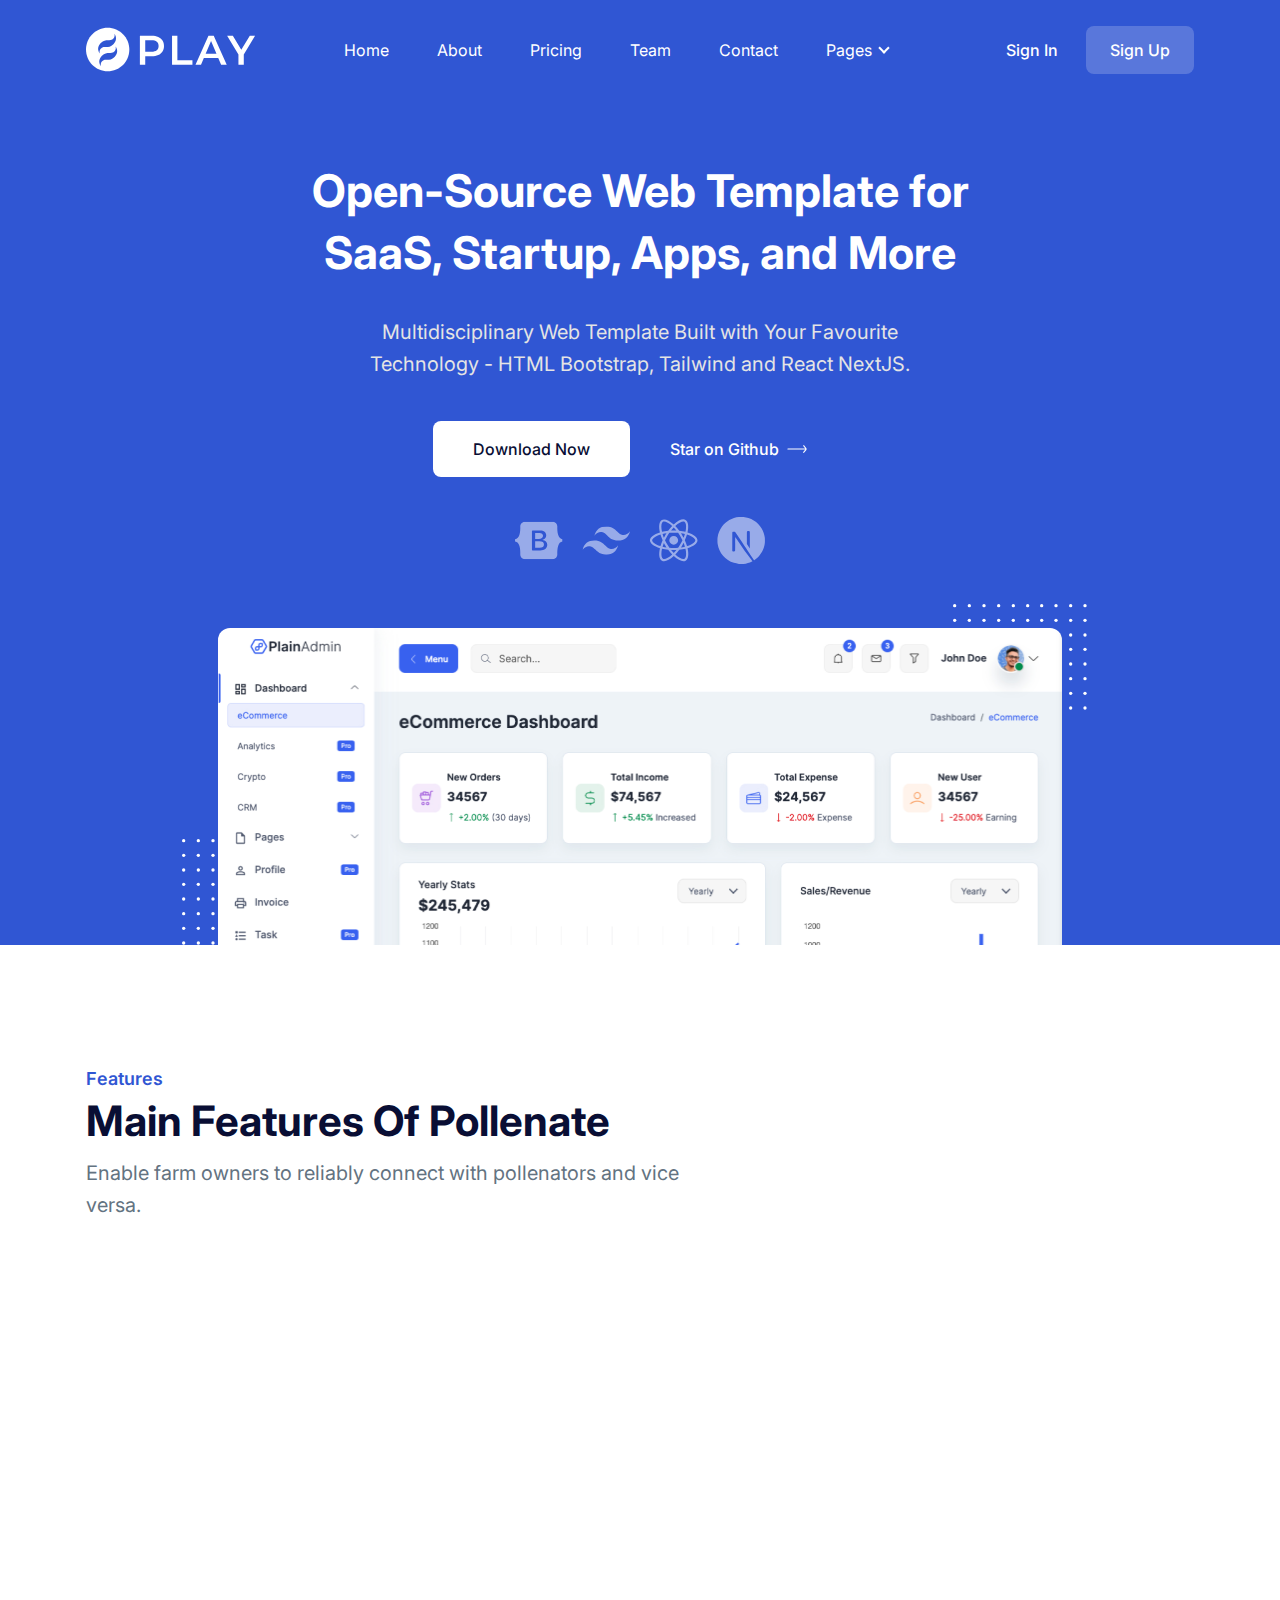
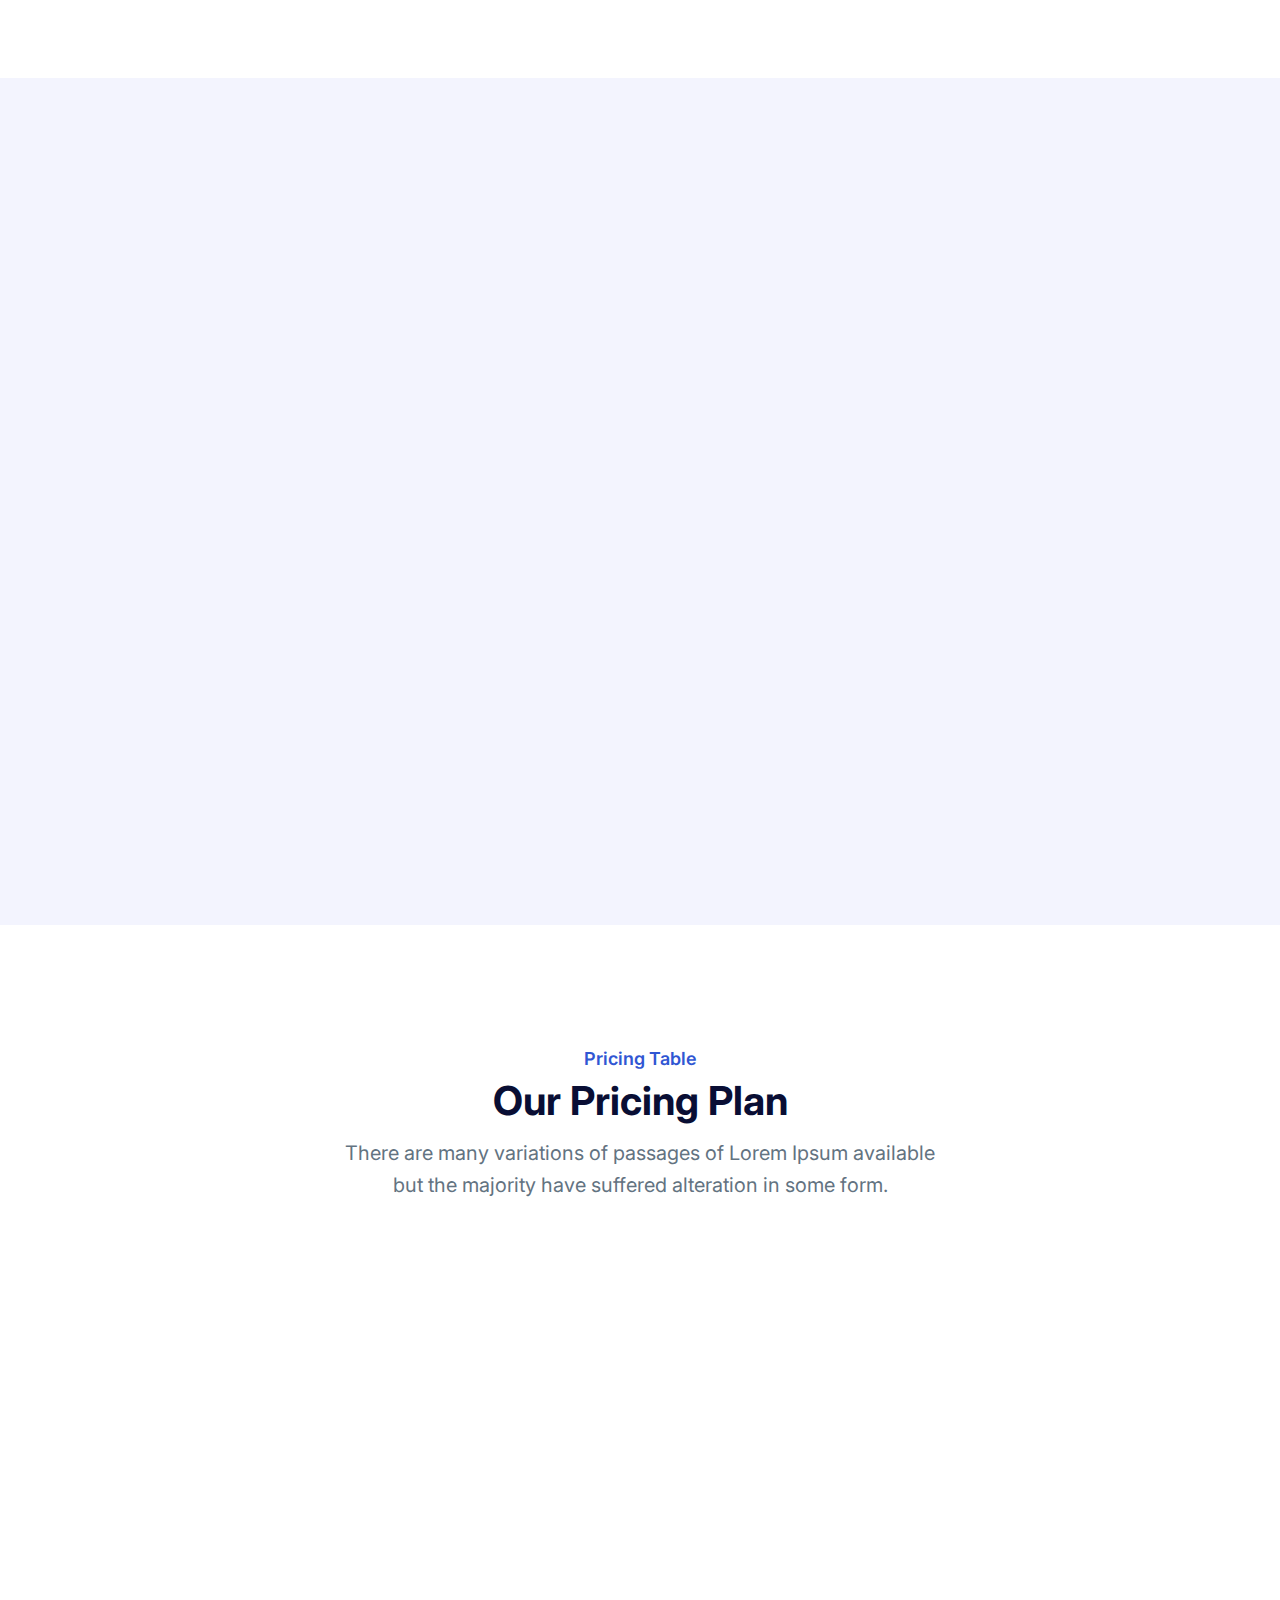
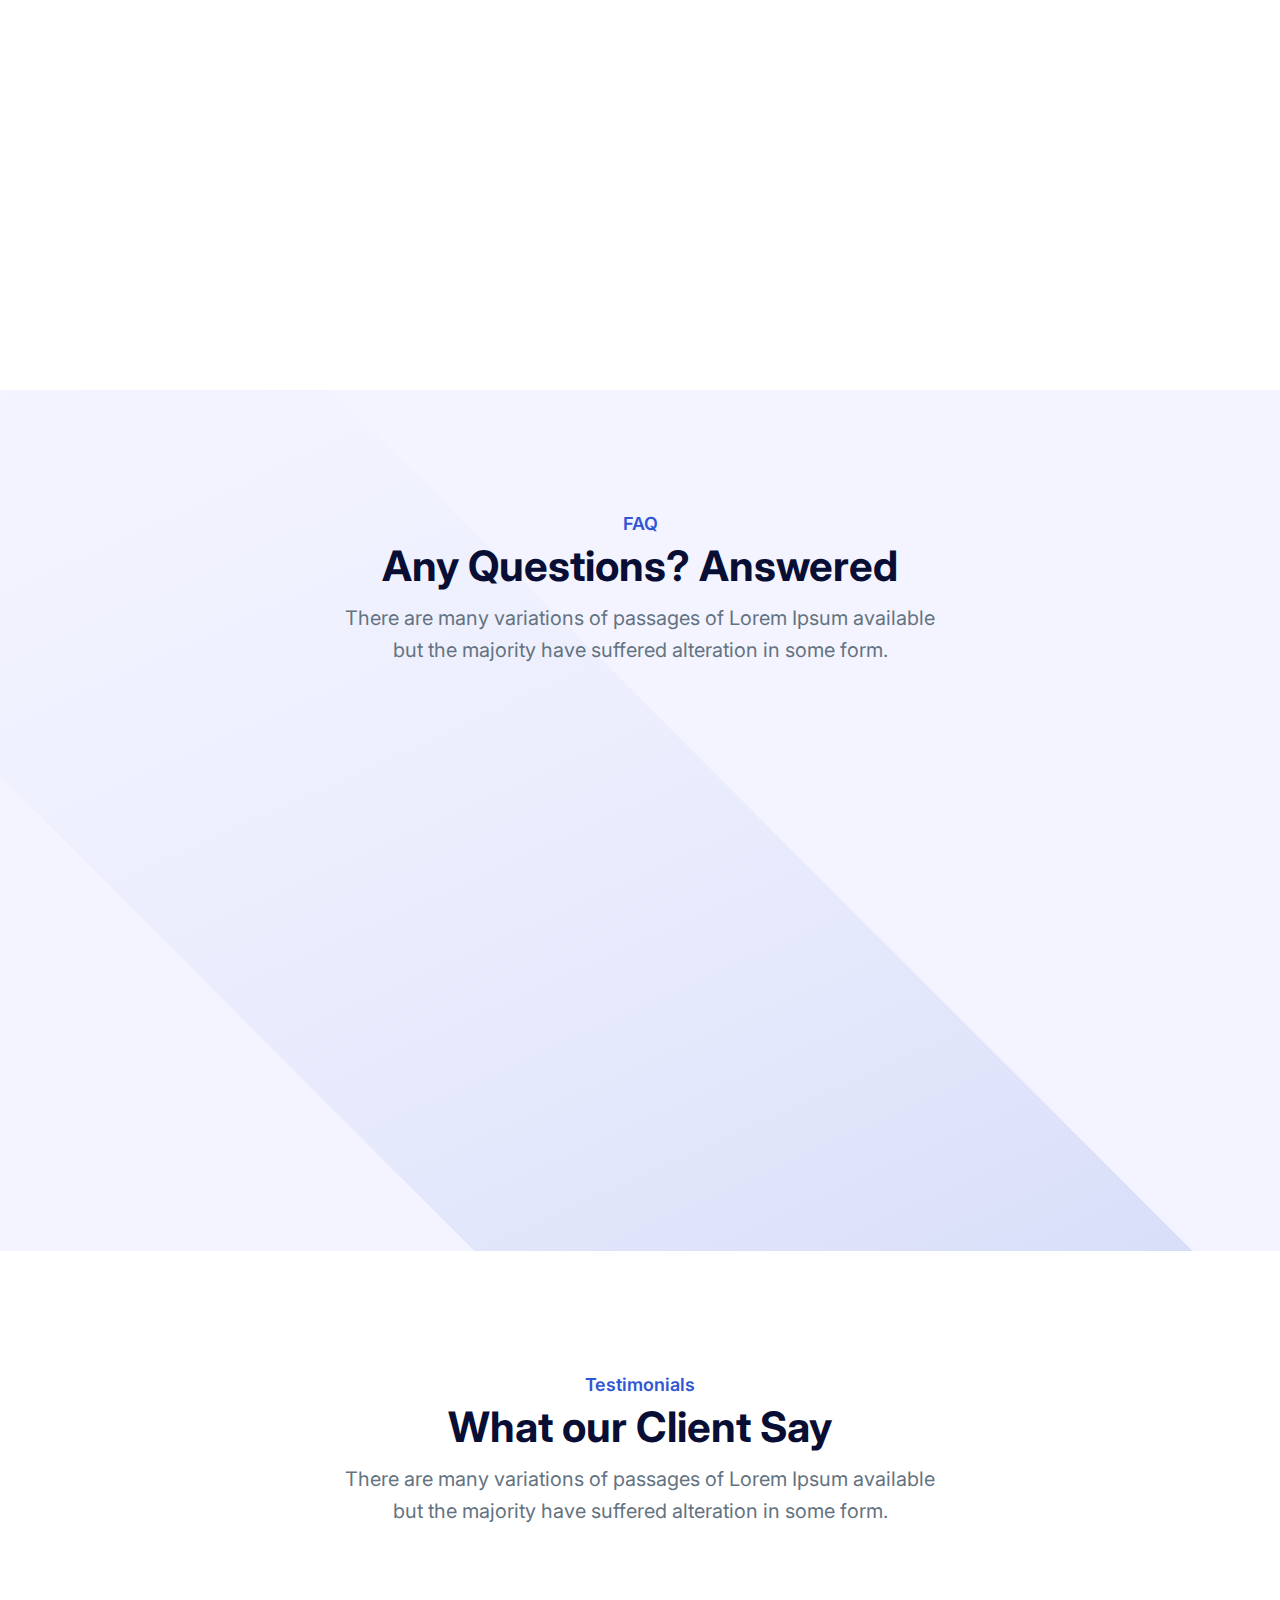
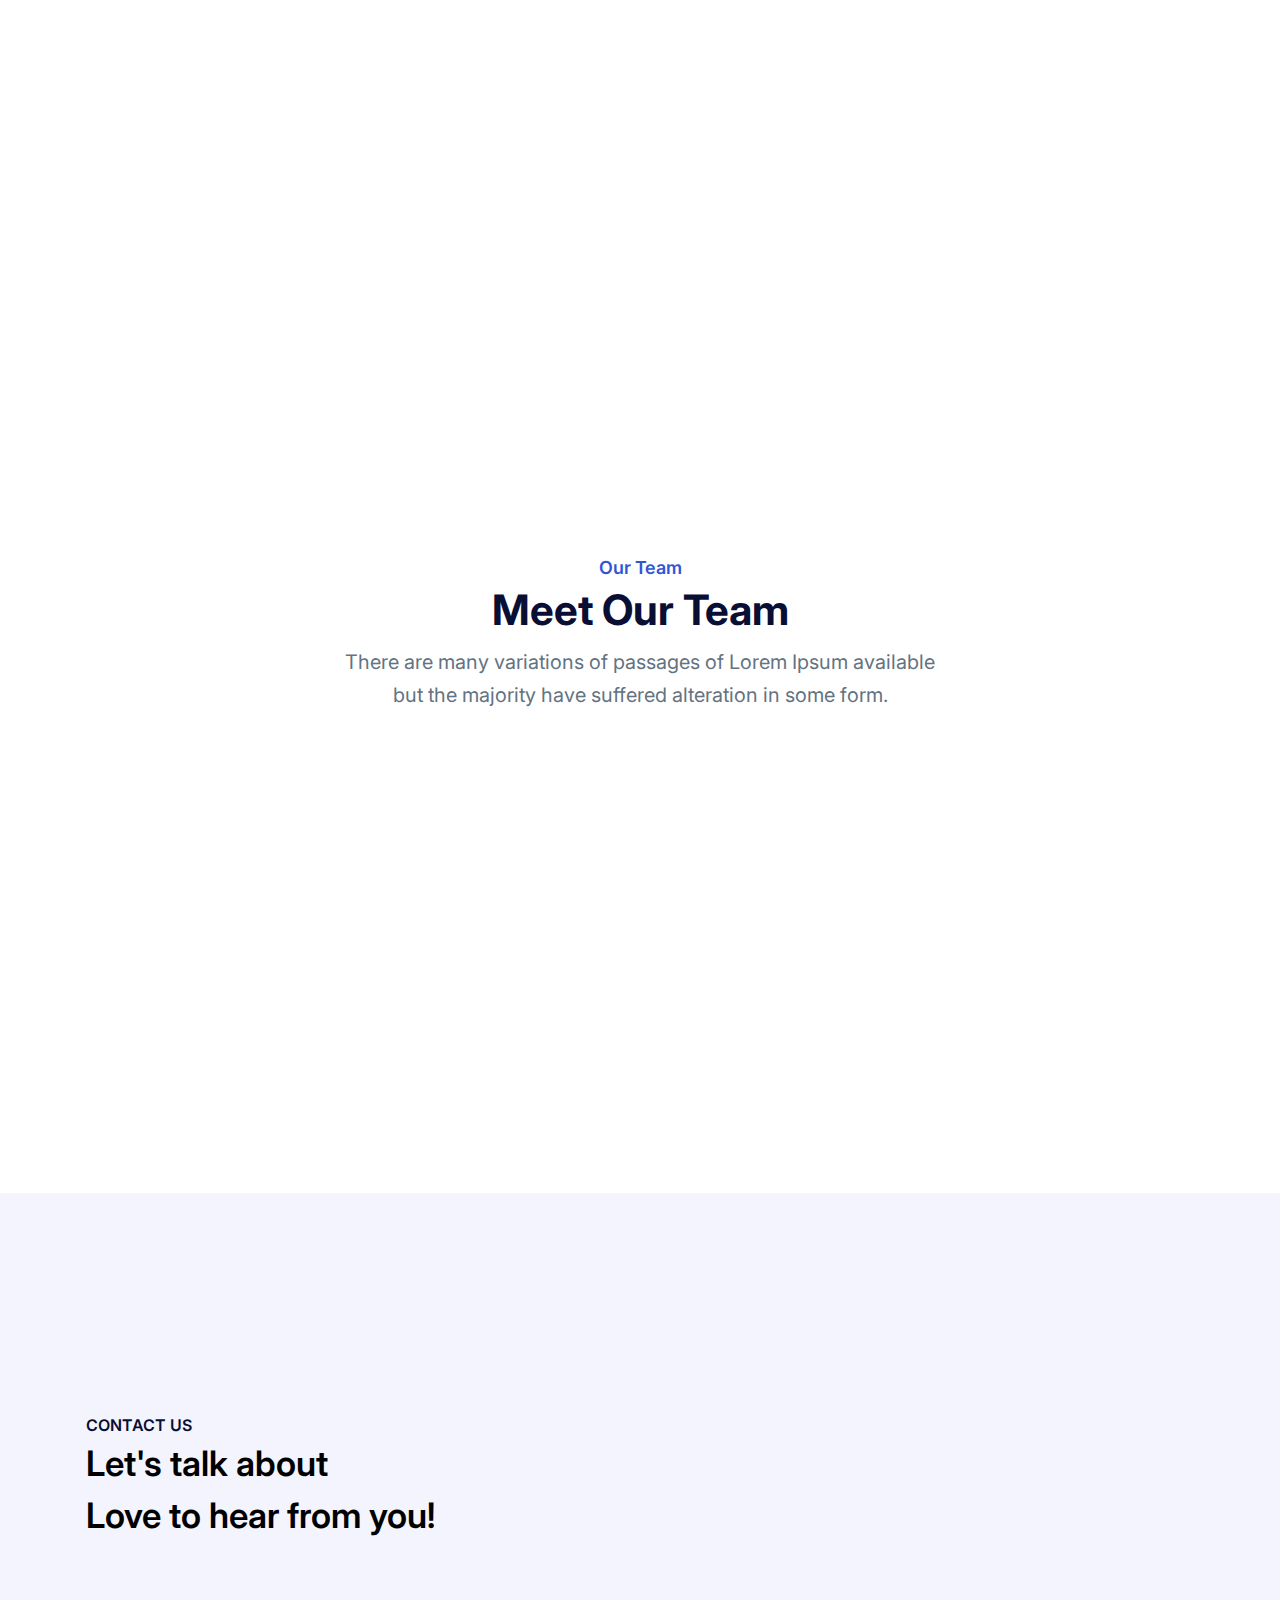
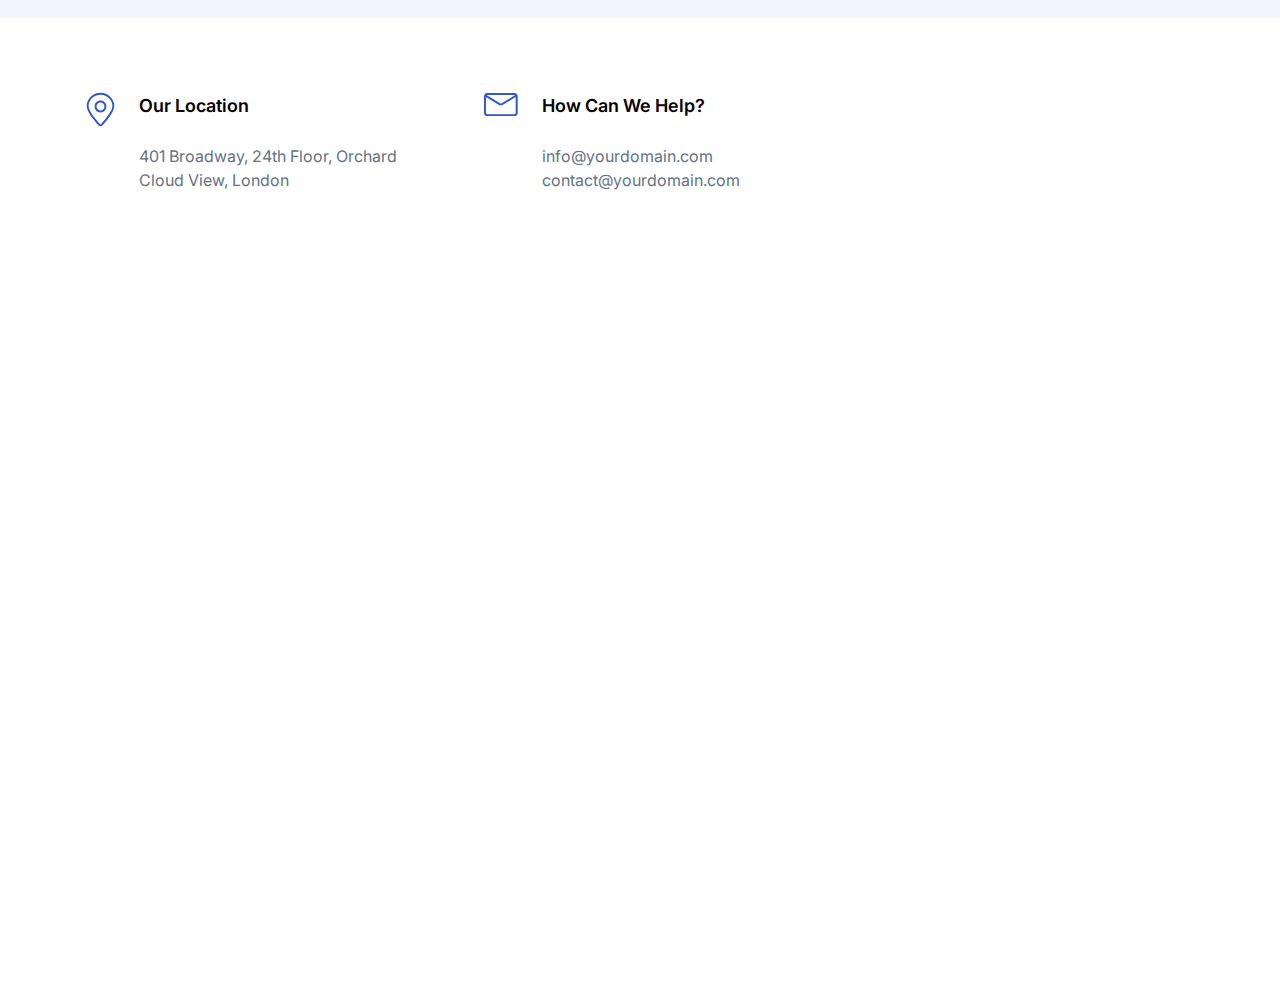
==== commit 38dfb0ba: "Update index.html" ====
--- a/play-tailwind-main/index.html
+++ b/play-tailwind-main/index.html
@@ -5,7 +5,7 @@
     <meta http-equiv="X-UA-Compatible" content="IE=edge" />
     <meta name="viewport" content="width=device-width, initial-scale=1.0" />
     <title>
-      Play | Free Tailwind CSS Template for Startup and SaaS By TailGrids
+      Pollenate
     </title>
     <link
       rel="shortcut icon"
@@ -1416,13 +1416,12 @@
               <h2
                 class="mb-4 text-3xl font-bold text-dark sm:text-4xl md:text-[42px]"
               >
-                Main Features Of Play
+                Main Features Of Pollenate
               </h2>
               <p
                 class="text-lg leading-relaxed text-body-color sm:text-xl sm:leading-relaxed"
               >
-                There are many variations of passages of Lorem Ipsum available
-                but the majority have suffered alteration in some form.
+                Enable farm owners to reliably connect with pollenators and vice versa.
               </p>
             </div>
           </div>
